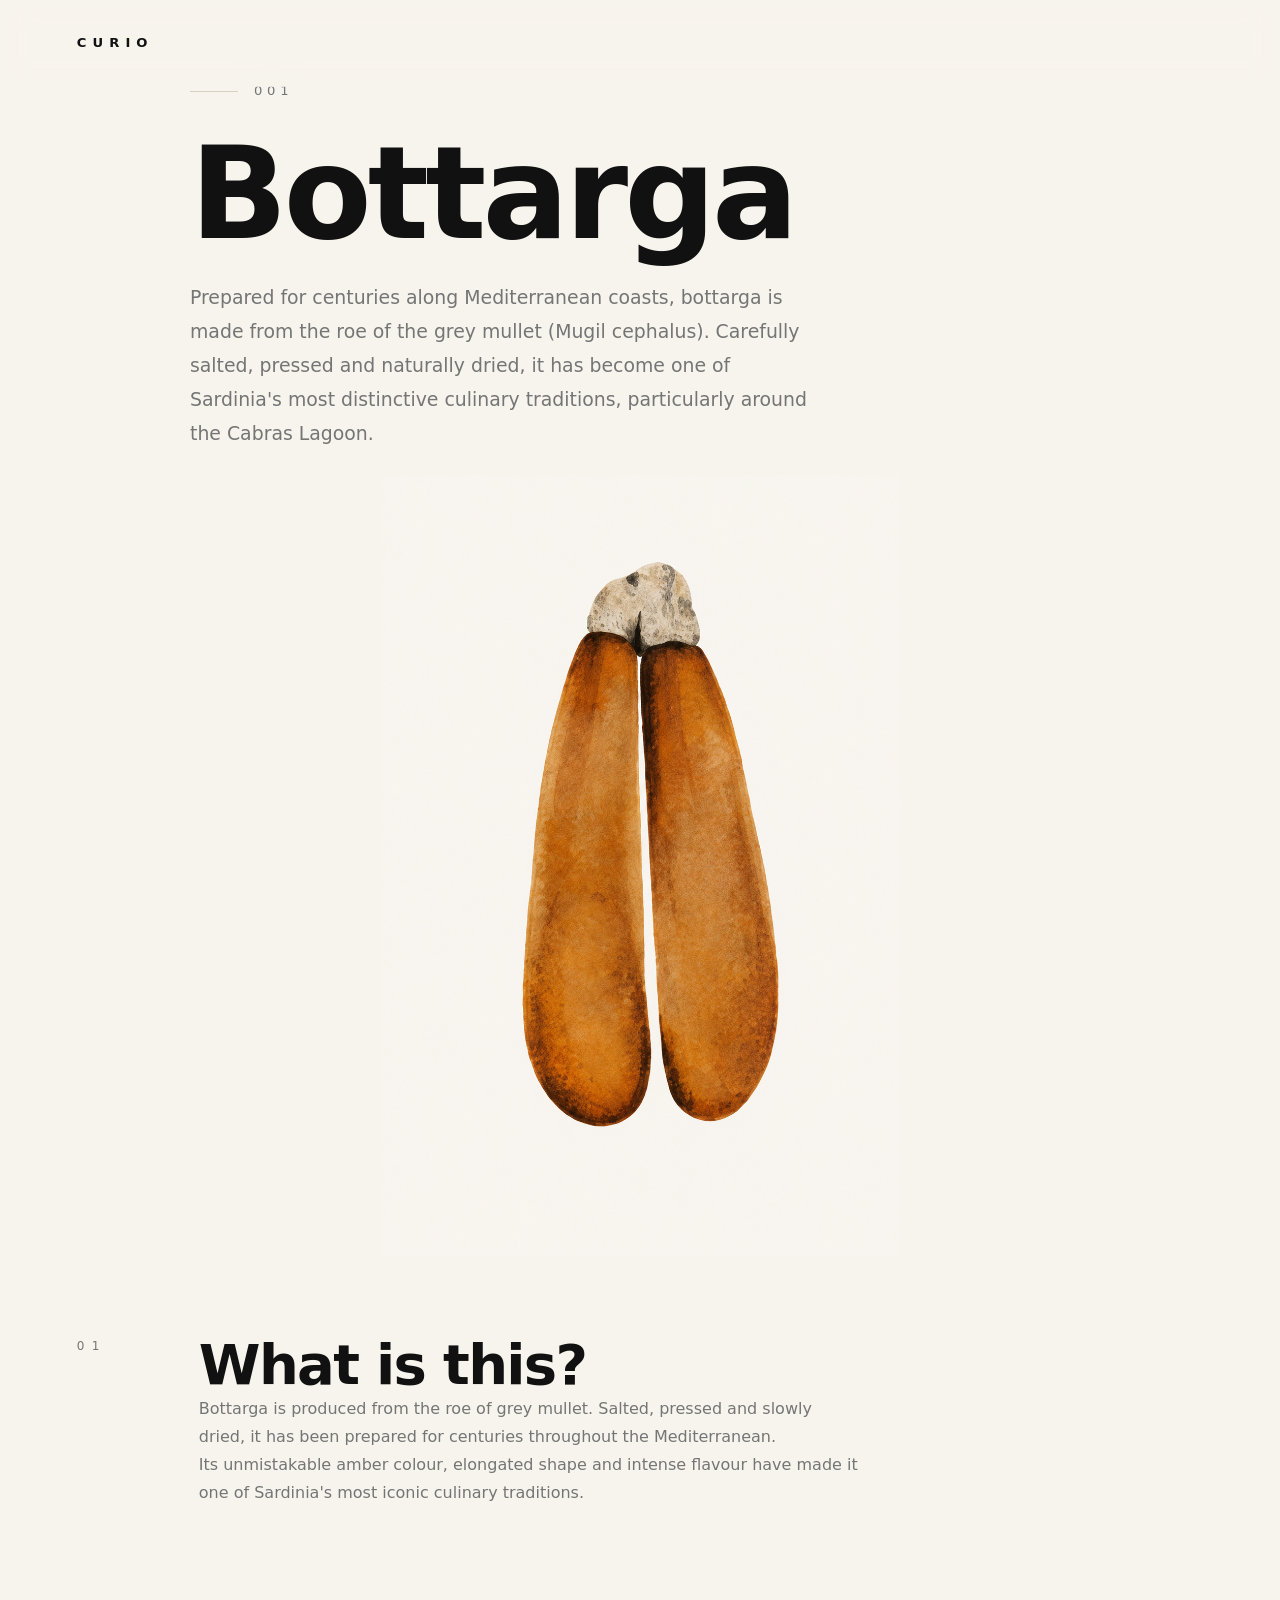
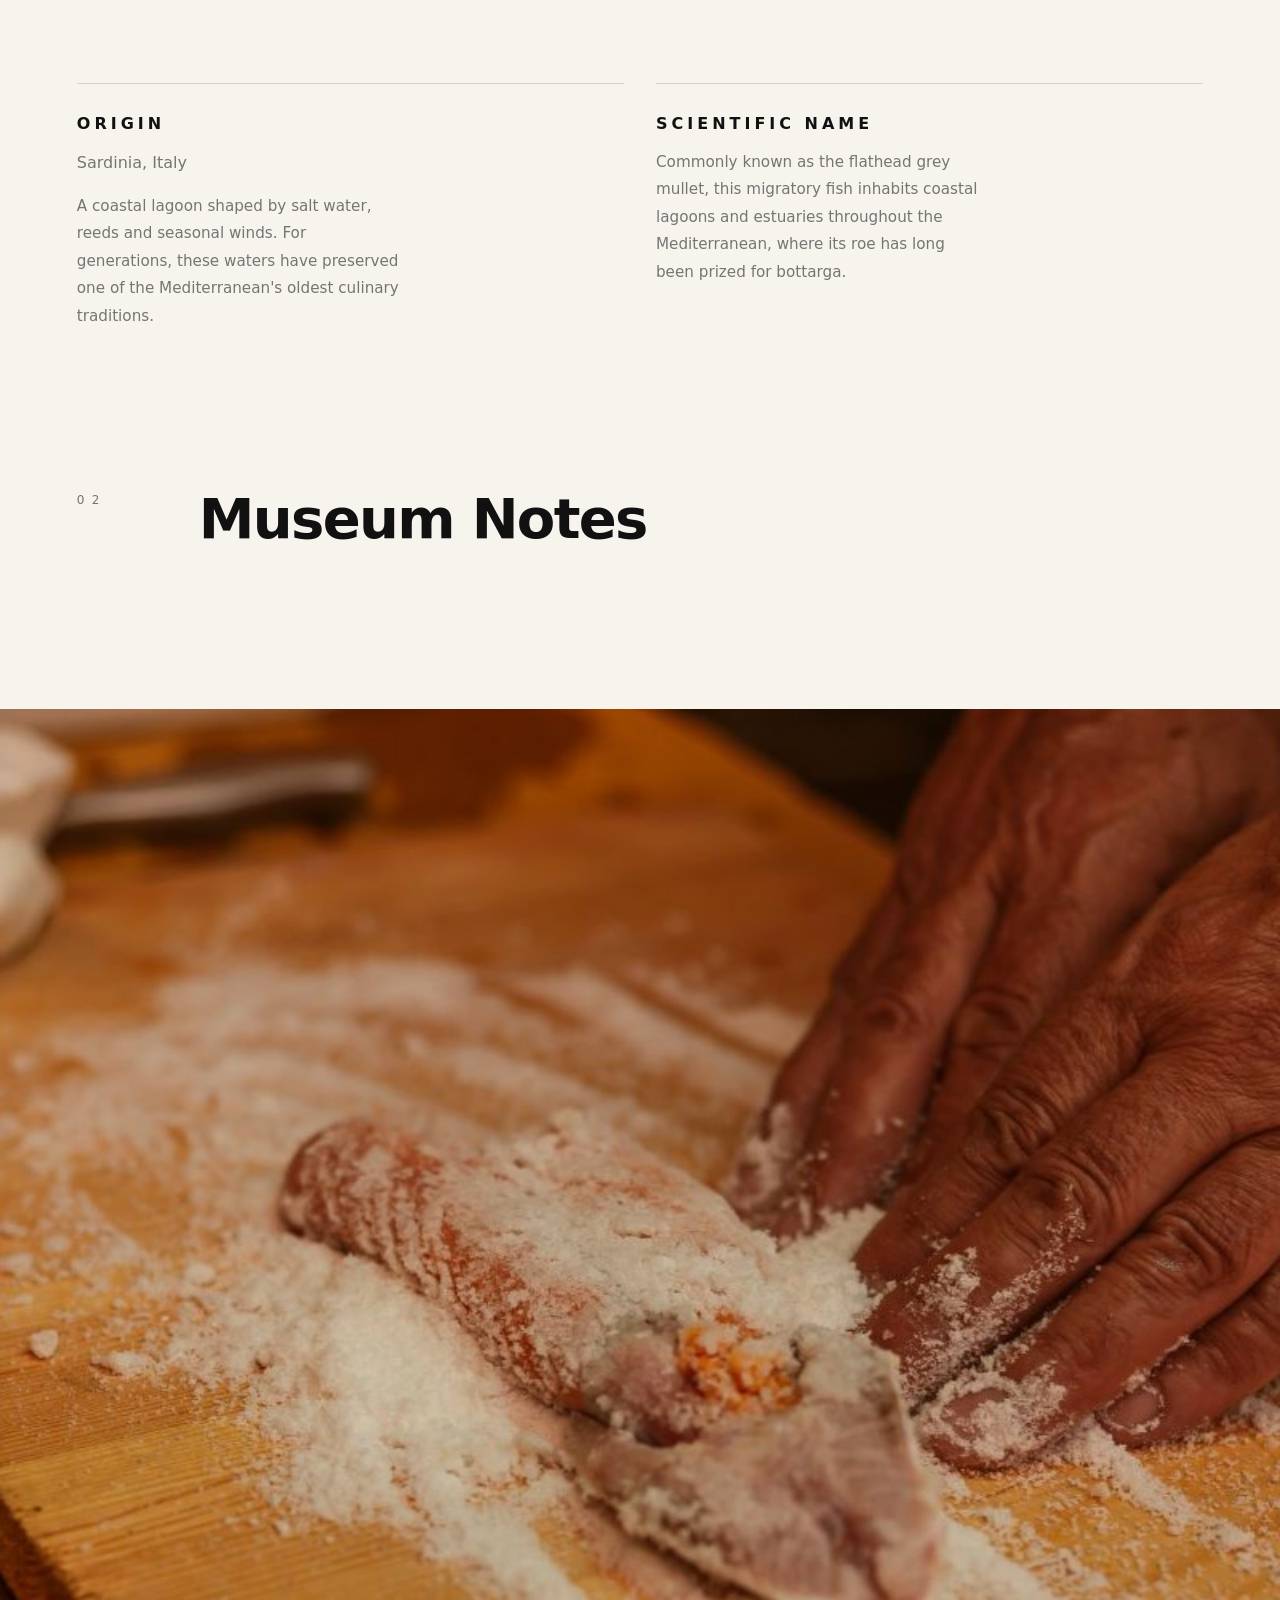
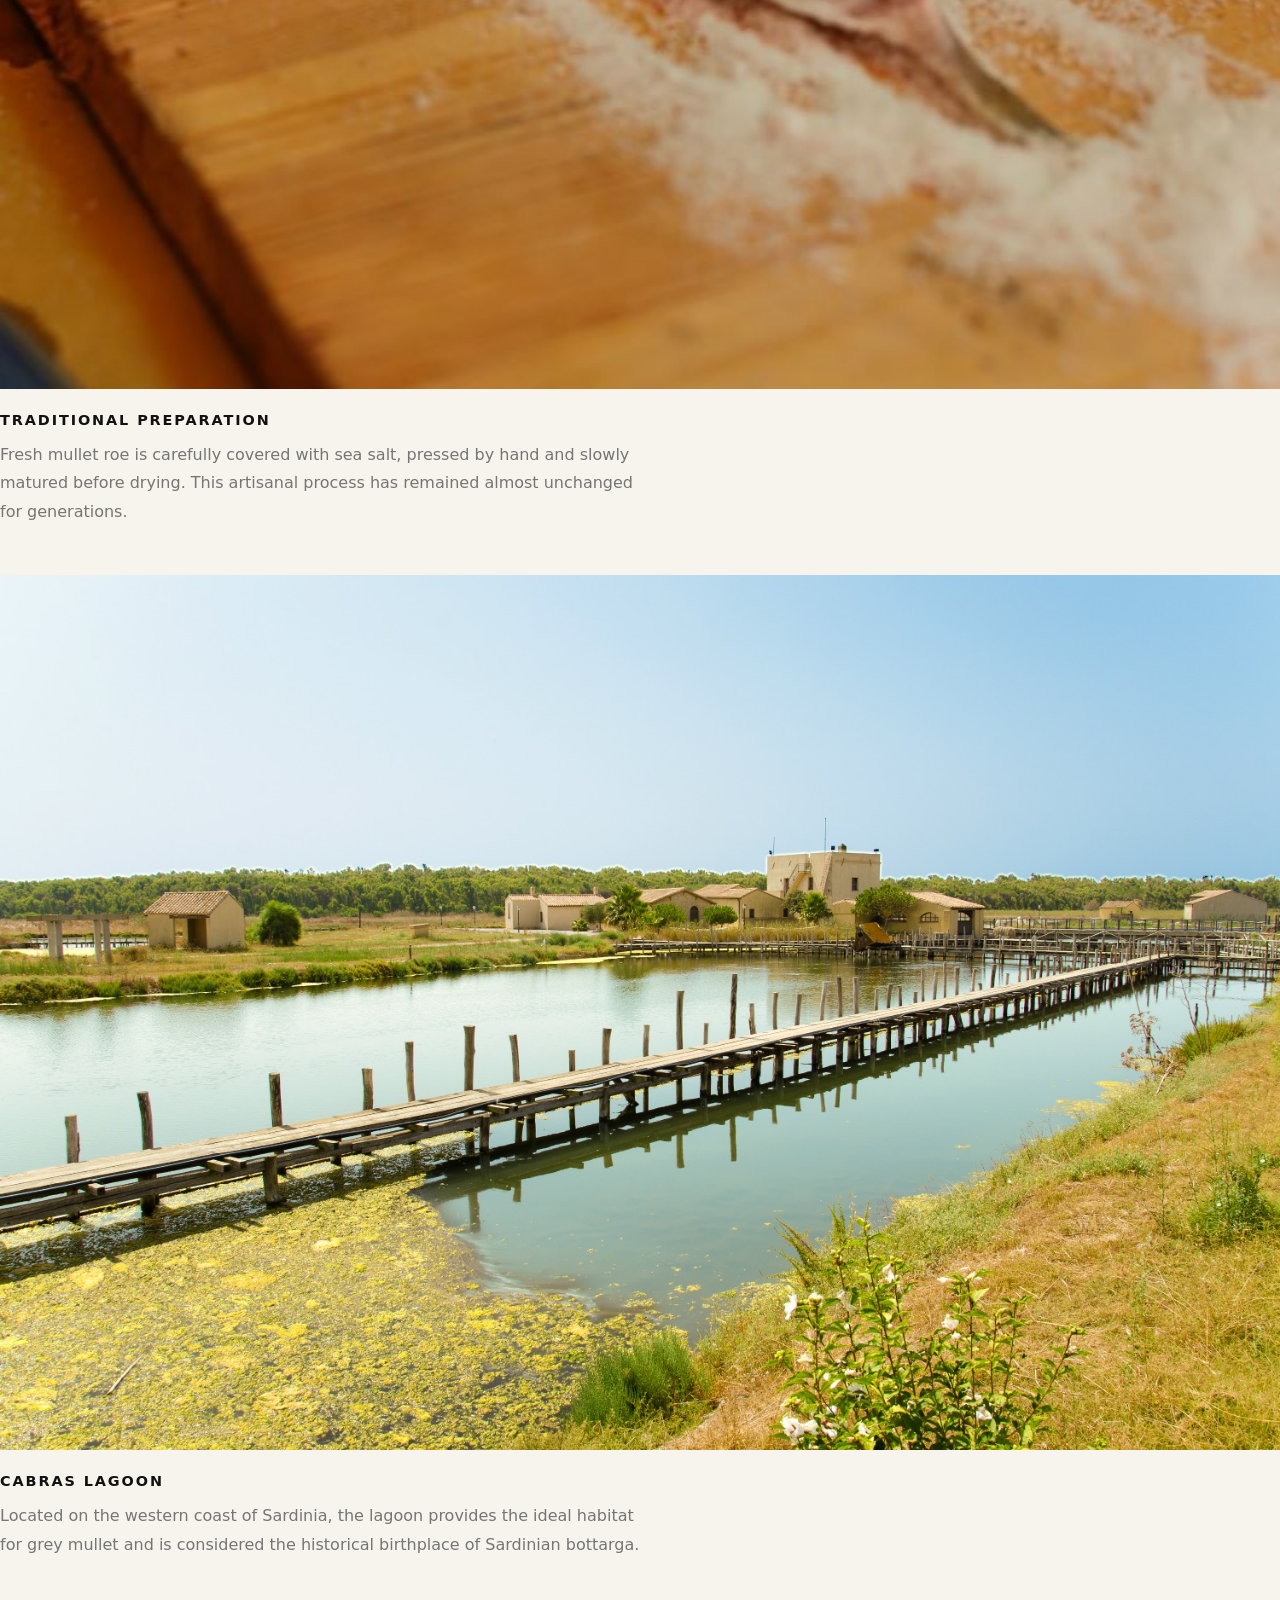
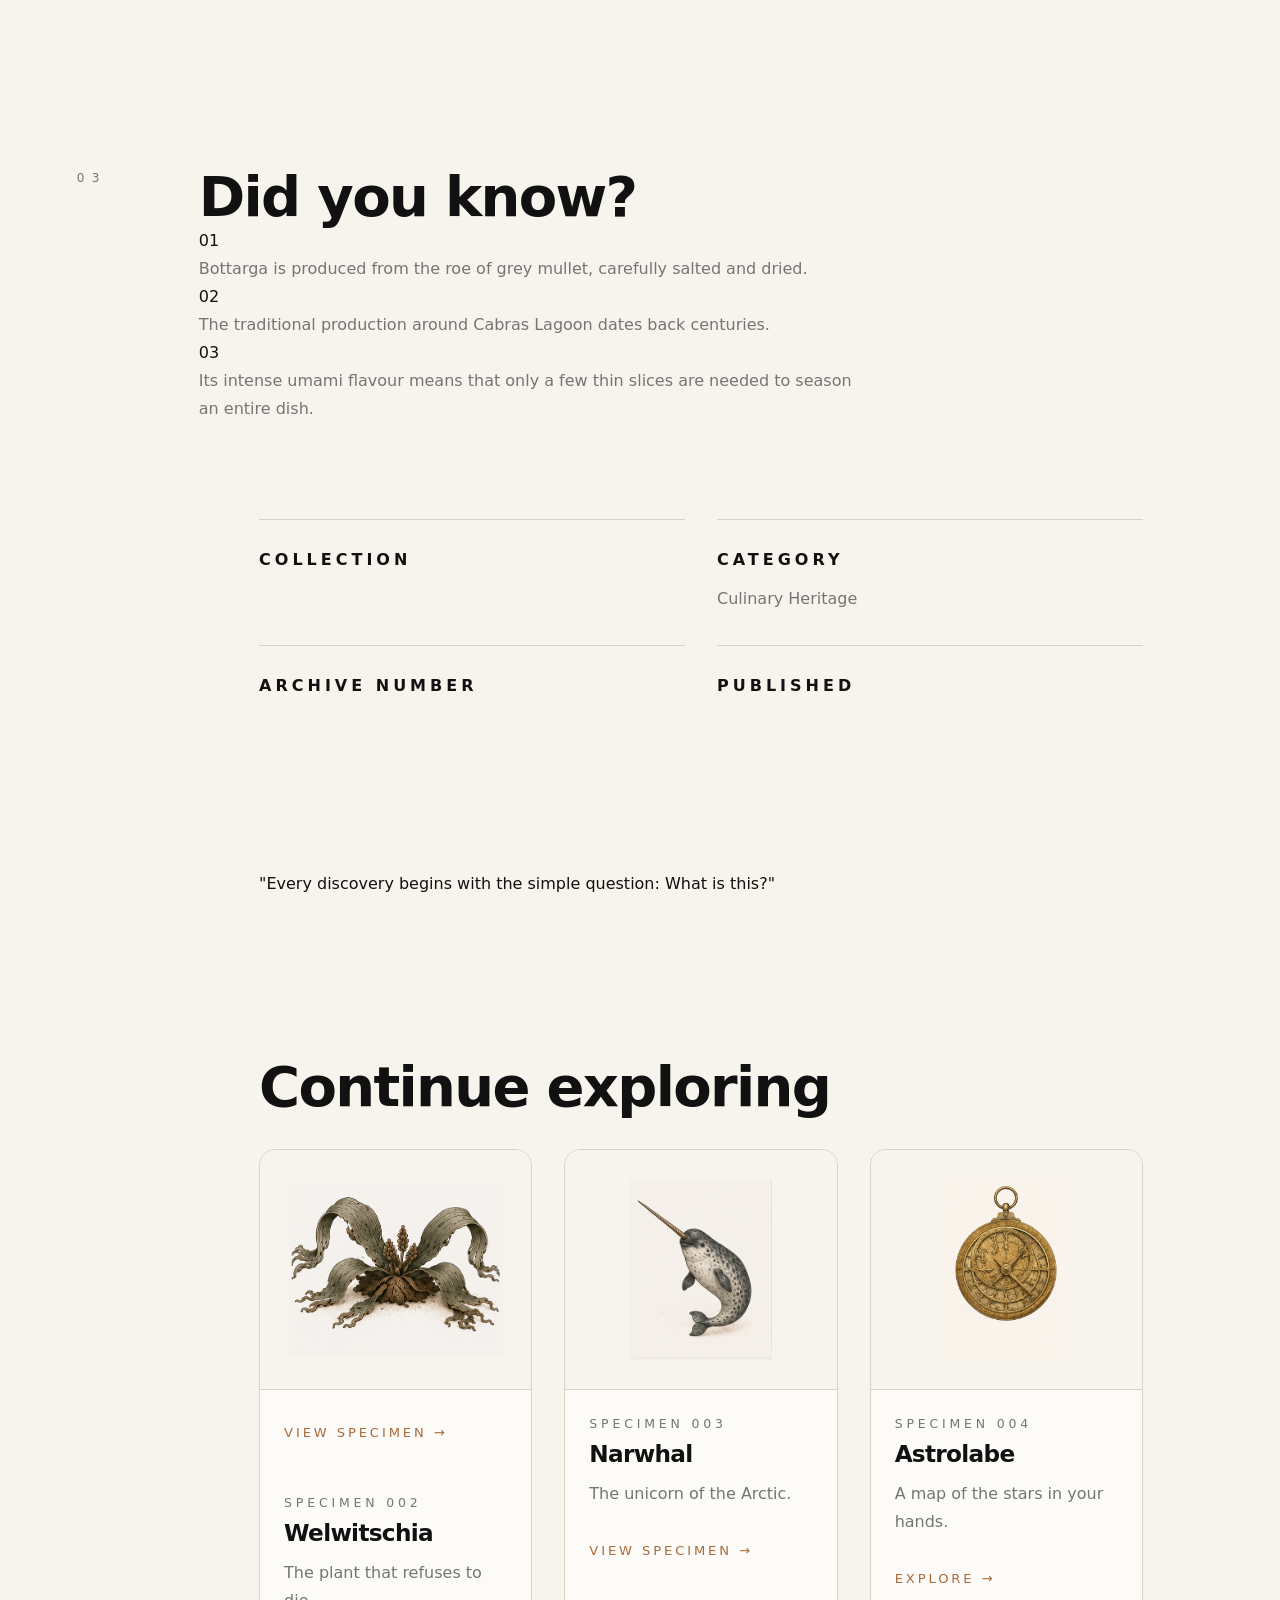
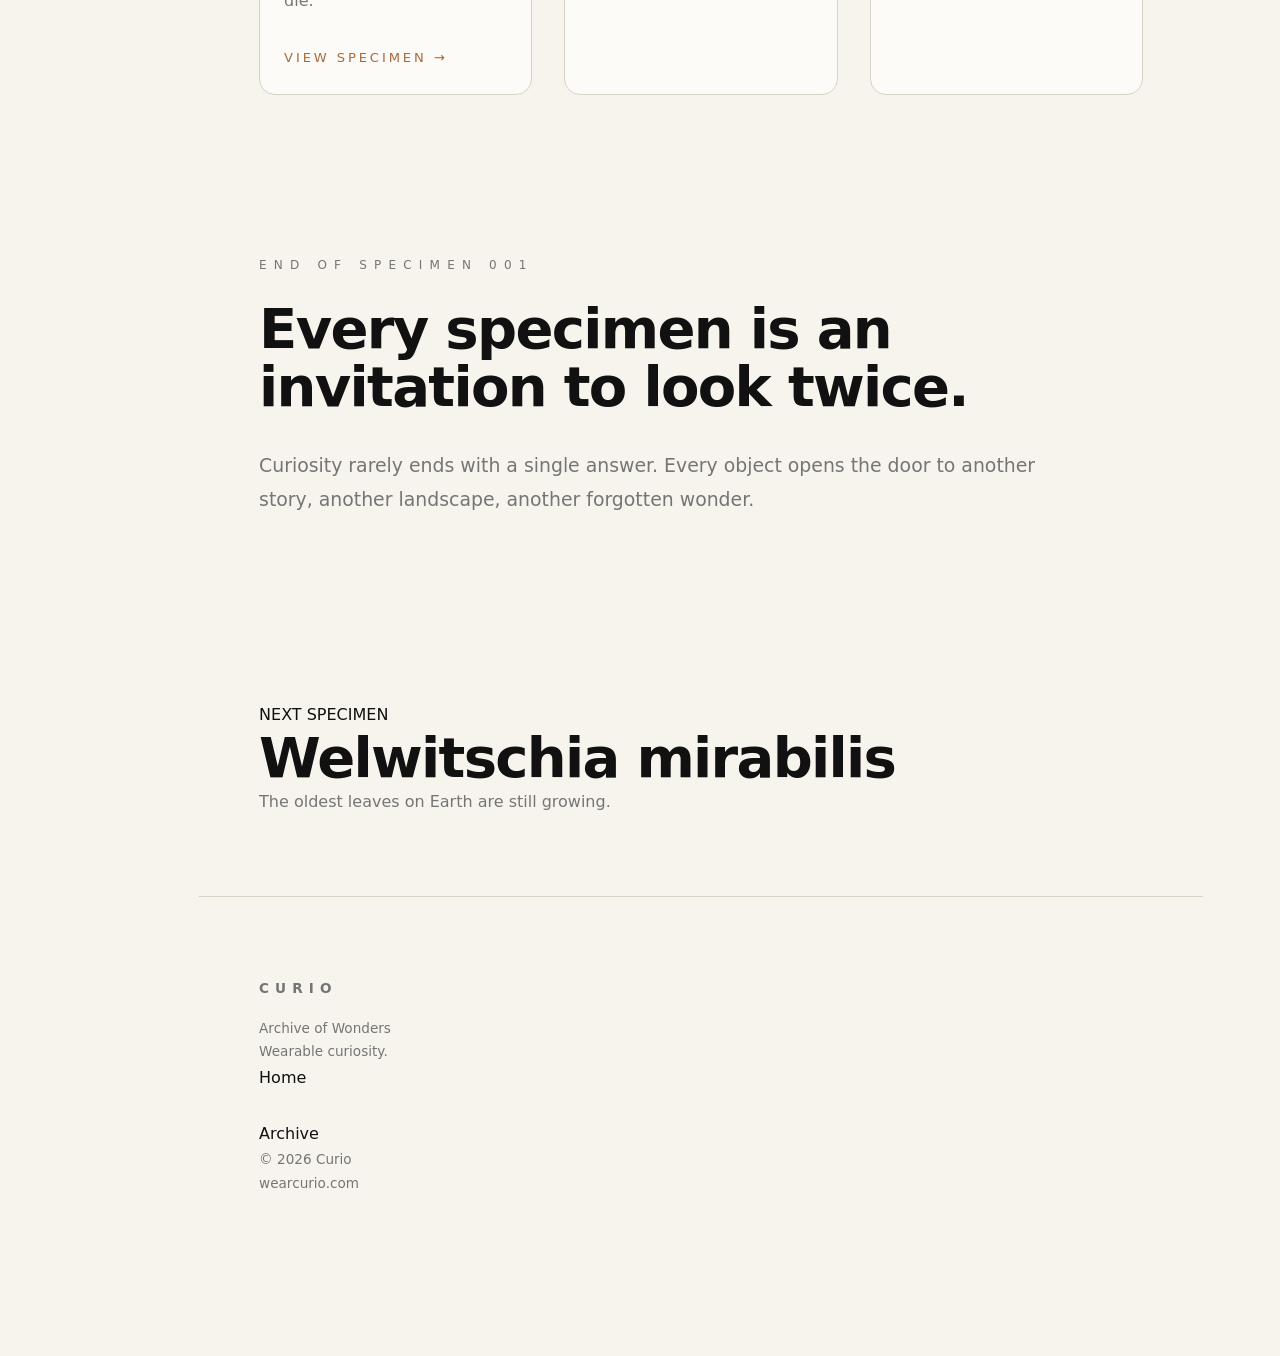
==== specimen.html @ 8e7086c0 "Update specimen.html" ====
<!DOCTYPE html>
<html lang="en">

<head>

    <!-- =====================================================
         CURIO
         SPECIMEN PAGE
    ====================================================== -->

    <meta charset="UTF-8">

    <meta name="viewport"
          content="width=device-width, initial-scale=1.0">

    <title>Curio — Specimen 001</title>

    <meta name="description"
          content="Curio Archive">

    <meta name="theme-color"
          content="#F7F4ED">

    <link rel="stylesheet"
          href="css/main.css">

</head>

<body class="theme-bottarga">

<!-- ======================================================
     HEADER
====================================================== -->

<header class="site-header">

    <div class="container">

        <a href="index.html"
           class="logo">

            CURIO

        </a>

    </div>

</header>

<!-- ======================================================
     MAIN
====================================================== -->

<main>

<!-- ======================================================
     SPECIMEN HERO
====================================================== -->

<section class="hero specimen-hero">

    <div class="container hero-layout">

        <div class="hero-copy">

<div class="specimen-label">
    <span id="specimen-number"></span>
</div>

<h1 class="hero-title" id="specimen-name"></h1>

<p class="hero-description reading" id="specimen-description"></p>

        </div>

        <div class="hero-illustration">

            <img
                src=""
                alt=""
                id="specimen-image"
                class="hero-specimen-image">

        </div>

    </div>

</section>

<!-- ======================================================
     INTRODUCTION
====================================================== -->

<section>

    <div class="container">

        <div class="intro-grid">

            <div>

                <p class="section-number">

                    01

                </p>

            </div>

            <div>

                <h2>

                    What is this?

                </h2>
                <p id="specimen-description-long"></p>

                <p>

                    Bottarga is produced from the roe
                    of grey mullet.

                    Salted, pressed and slowly dried,
                    it has been prepared for centuries
                    throughout the Mediterranean.

                </p>

                <p>

                    Its unmistakable amber colour,
                    elongated shape and intense flavour
                    have made it one of Sardinia's
                    most iconic culinary traditions.

                </p>

            </div>

        </div>

    </div>

</section>

<!-- ======================================================
     SPECIMEN DATA
====================================================== -->

<section>

<div class="container">

<div class="info-grid">

<div class="info-block">

    <h3>

        ORIGIN

    </h3>

    <p>

<span id="specimen-origin"></span>

    </p>

    <p class="info-note">

        A coastal lagoon shaped by salt water,
        reeds and seasonal winds.
        For generations, these waters have
        preserved one of the Mediterranean's
        oldest culinary traditions.

    </p>

</div>

<div class="info-block">

    <h3>

        SCIENTIFIC NAME

    </h3>

<p id="specimen-scientific-name"></p>

    <p class="info-note">

        Commonly known as the flathead grey
        mullet, this migratory fish inhabits
        coastal lagoons and estuaries throughout
        the Mediterranean, where its roe has
        long been prized for bottarga.

    </p>

</div>
        </div> <!-- .info-grid -->

    </div> <!-- .container -->

</section>
<!-- ======================================================
     PART B STARTS HERE
====================================================== -->
<!-- ======================================================
     MUSEUM NOTES
====================================================== -->

<section>

    <div class="container">

        <div class="divider"></div>

        <div class="intro-grid">

            <div>

                <p class="section-number">

                    02

                </p>

            </div>

            <div>

                <h2>

                    Museum Notes

                </h2>

               <p id="specimen-museum-notes"></p>

            </div>

        </div>

    </div>

</section>
<section class="photo-story">

    <div class="photo-block">

        <img
            src="assets/photos/bottarga-process.jpg"
            alt="Traditional preparation of bottarga">

        <div class="photo-caption">

            <h3>Traditional preparation</h3>

            <p>
                Fresh mullet roe is carefully covered with sea salt,
                pressed by hand and slowly matured before drying.
                This artisanal process has remained almost unchanged
                for generations.
            </p>

        </div>

    </div>

    <div class="photo-block">

        <img
            src="assets/photos/cabras-lagoon.jpg"
            alt="Cabras Lagoon">

        <div class="photo-caption">

            <h3>Cabras Lagoon</h3>

            <p>
                Located on the western coast of Sardinia,
                the lagoon provides the ideal habitat for
                grey mullet and is considered the historical
                birthplace of Sardinian bottarga.
            </p>

        </div>

    </div>

</section>

<!-- ======================================================
     DID YOU KNOW
====================================================== -->

<section>

    <div class="container">

        <div class="intro-grid">

            <div>

                <p class="section-number">

                    03

                </p>

            </div>

            <div>

                <h2>

                    Did you know?

                </h2>
    
  <div class="facts">

    <div class="fact">
    <span>01</span>
    <p>
        Bottarga is produced from the roe of grey mullet,
        carefully salted and dried.
    </p>
</div>

<div class="fact">
    <span>02</span>
    <p>
        The traditional production around Cabras Lagoon
        dates back centuries.
    </p>
</div>

<div class="fact">
    <span>03</span>
    <p>
        Its intense umami flavour means that only a few thin
        slices are needed to season an entire dish.
    </p>
</div>


<!-- ======================================================
     SPECIMEN DETAILS
====================================================== -->

<section>

    <div class="container">

        <div class="divider"></div>

        <div class="info-grid">

            <div class="info-block">

                <h3>

                    Collection

                </h3>

                <p id="specimen-collection"></p>

            </div>

            <div class="info-block">

                <h3>

                    Category

                </h3>

             <p>
    <span id="specimen-category"></span>
             </p>

            </div>

            <div class="info-block">

                <h3>

                    Archive Number

                </h3>

                <p id="specimen-archive-number"></p>

            </div>

            <div class="info-block">

                <h3>

                    Published

                </h3>

                <p id="specimen-published"></p>

            </div>

        </div>

    </div>

</section>


<!-- ======================================================
     QUOTE
====================================================== -->

<section>

    <div class="container">

<blockquote class="specimen-quote">

    "Every discovery begins with the
    simple question:
    What is this?"

</blockquote>

    </div>

</section>


<!-- ======================================================
     RELATED SPECIMENS
====================================================== -->

<section>

    <div class="container">

        <div class="divider"></div>

<div class="related-header">
    <h2>Continue exploring</h2>
</div>
<div class="related">

            <!-- SPECIMEN 002 -->

            <article class="related-card">

                <img
                    class="related-image"
                    src="assets/illustrations/welwitschia.png"
                    alt="Welwitschia illustration">

                <div class="related-content">
                    <a href="specimen.html?id=002" class="related-link">
    View specimen →
</a>
                    </div>
                <span>SPECIMEN 002</span>

                <h4>Welwitschia</h4>

                <p>
                    The plant that refuses to die.
                </p>

                <a href="specimen.html?id=002" class="related-link">
                    View specimen →
                </a>

            </article>

            <!-- SPECIMEN 003 -->

            <article class="related-card">

                <img
                    class="related-image"
                    src="assets/illustrations/narwhal.png"
                    alt="Narwhal illustration">

                <span>SPECIMEN 003</span>
<div class="related-content">
                <h4>Narwhal</h4>

                <p>
                    The unicorn of the Arctic.
                </p>

                <a href="specimen.html?id=003" class="related-link">
                    View specimen →
                </a>
</div>
            </article>

            <!-- SPECIMEN 004 -->

<article class="related-card">

    <img
        class="related-image"
        src="assets/illustrations/astrolabe.png"
        alt="Astrolabe illustration">

    <span>SPECIMEN 004</span>
<div class="related-content">
    <h4>Astrolabe</h4>

    <p>
        A map of the stars in your hands.
    </p>

    <a href="specimen.html?id=004" class="related-link">
        Explore →
    </a>
</div>
</article>

<!-- ======================================================
     PART C STARTS HERE
====================================================== -->
<!-- ======================================================
     END OF SPECIMEN
====================================================== -->
    </div> <!-- .related -->

</div> <!-- .container -->

</section>
<section class="specimen-ending">

    <div class="container">

        <div class="divider"></div>

        <p class="section-number">

            END OF SPECIMEN 001

        </p>

        <h2 class="mt-3">

            Every specimen is an invitation
            to look twice.

        </h2>

        <p class="hero-description mt-4">

            Curiosity rarely ends with a single answer.
            Every object opens the door to another story,
            another landscape, another forgotten wonder.

        </p>

    </div>

</section>

<!-- ======================================================
     NEXT SPECIMEN
====================================================== -->

<section class="next-specimen">

    <div class="container">

        <a href="#"
           class="next-card">

            <span>

                NEXT SPECIMEN

            </span>

            <h2>

                Welwitschia mirabilis

            </h2>

            <p>

                The oldest leaves on Earth are still growing.

            </p>

        </a>

    </div>

</section>

<!-- ======================================================
     FOOTER
====================================================== -->

<footer class="site-footer">

    <div class="container footer-grid">

        <div>

            <p class="logo">

                CURIO

            </p>

            <p class="mt-2">

                Archive of Wonders

            </p>

        </div>

        <div>

            <p>

                Wearable curiosity.

            </p>

        </div>

        <div>

            <a href="index.html">

                Home

            </a>

            <br><br>

            <a href="#">

                Archive

            </a>

        </div>

        <div>

            <p>

                © 2026 Curio

            </p>

            <p>

                wearcurio.com

            </p>

        </div>

    </div>

</footer>

<script src="js/main.js"></script>

<script src="js/specimen.js"></script>

</body>

</html>
---- css/main.css ----
/* ==========================================================
   CURIO
   MAIN STYLESHEET
   Version 1.0
   ========================================================== */


/* ==========================================================
   RESET
   ========================================================== */

*,
*::before,
*::after{
    margin:0;
    padding:0;
    box-sizing:border-box;
}

html{
    scroll-behavior:smooth;
}

body{
    min-height:100vh;
}

img,
picture,
svg,
video{
    display:block;
    max-width:100%;
}

button,
input,
textarea,
select{
    font:inherit;
}

a{
    color:inherit;
    text-decoration:none;
}

ul,
ol{
    list-style:none;
}


/* ==========================================================
   DESIGN TOKENS
   ========================================================== */

:root{

    /* ------------------------------------------------------
       COLORS
    ------------------------------------------------------ */

    --background:#F7F4ED;

    --surface:#FFFFFF;

    --text:#111111;

    --muted:#757575;

    --border:#D8D2C5;

    --accent:#A96B3C;

    --shadow:rgba(0,0,0,.05);

    /* ------------------------------------------------------
       TYPOGRAPHY
    ------------------------------------------------------ */

    --font-family:

        Inter,

        system-ui,

        -apple-system,

        BlinkMacSystemFont,

        "Segoe UI",

        sans-serif;

    --fw-regular:400;

    --fw-medium:500;

    --fw-semibold:600;

    --fw-bold:700;

    --lh-tight:1.05;

    --lh-body:1.75;

    /* ------------------------------------------------------
       FONT SIZE
    ------------------------------------------------------ */

    --fs-xs:.75rem;

    --fs-sm:.875rem;

    --fs-base:1rem;

    --fs-md:1.125rem;

    --fs-lg:1.35rem;

    --fs-xl:2rem;

    --fs-hero:clamp(4rem,10vw,8rem);

    /* ------------------------------------------------------
       SPACING
    ------------------------------------------------------ */

    --space-1:.5rem;

    --space-2:1rem;

    --space-3:1.5rem;

    --space-4:2rem;

    --space-5:3rem;

    --space-6:4rem;

    --space-7:6rem;

    --space-8:5rem;

    /* ------------------------------------------------------
       LAYOUT
    ------------------------------------------------------ */

    --container:1200px;

    --reading:760px;

    /* ------------------------------------------------------
       RADIUS
    ------------------------------------------------------ */

    --radius-sm:8px;

    --radius-md:14px;

    --radius-lg:22px;

    /* ------------------------------------------------------
       TRANSITIONS
    ------------------------------------------------------ */

    --transition-fast:.25s ease;

    --transition-normal:.45s ease;

    --transition-slow:.8s ease;

}


/* ==========================================================
   GLOBAL
   ========================================================== */

body{

    background:var(--background);

    color:var(--text);

    font-family:var(--font-family);

    font-size:var(--fs-base);

    line-height:var(--lh-body);

    text-rendering:optimizeLegibility;

    -webkit-font-smoothing:antialiased;

    overflow-x:hidden;

}


/* ==========================================================
   TYPOGRAPHY
   ========================================================== */

h1,
h2,
h3,
h4{

    line-height:var(--lh-tight);

    font-weight:var(--fw-bold);

    letter-spacing:-0.03em;

}

h1{

    font-size:var(--fs-hero);

}

h2{

    font-size:clamp(2rem,5vw,3.5rem);

}

h3{

    font-size:1.5rem;

}

p{

    max-width:65ch;

    color:var(--muted);

}

strong{

    color:var(--text);

}


/* ==========================================================
   CONTAINER
   ========================================================== */

.container{

    width:min(88%, var(--container));

    max-width:1200px;

    margin-left:auto;

    margin-right:auto;

}


/* ==========================================================
   SECTION
   ========================================================== */

section{

    padding-block:5rem;

}


/* ==========================================================
   READING WIDTH
   ========================================================== */

.reading{

    max-width:var(--reading);

}


/* ==========================================================
   UTILITIES
   ========================================================== */

.text-center{

    text-align:center;

}

.text-right{

    text-align:right;

}

.hidden{

    display:none;

}

.full-width{

    width:100%;

}

.mt-1{

    margin-top:var(--space-1);

}

.mt-2{

    margin-top:var(--space-2);

}

.mt-3{

    margin-top:var(--space-3);

}

.mt-4{

    margin-top:var(--space-4);

}

.mt-5{

    margin-top:var(--space-5);

}

.mt-6{

    margin-top:var(--space-6);

}

.mb-1{

    margin-bottom:var(--space-1);

}

.mb-2{

    margin-bottom:var(--space-2);

}

.mb-3{

    margin-bottom:var(--space-3);

}

.mb-4{

    margin-bottom:var(--space-4);

}

.mb-5{

    margin-bottom:var(--space-5);

}

.mb-6{

    margin-bottom:var(--space-6);

}


/* ==========================================================
   SELECTION
   ========================================================== */

::selection{

    background:var(--accent);

    color:white;

}
/* ==========================================================
   HEADER
========================================================== */

.site-header{

    position:fixed;

    inset:0 0 auto 0;

    z-index:1000;

    padding:2rem 0;

    backdrop-filter:blur(14px);

    background:rgba(247,244,237,.55);

    transition:all var(--transition-normal);

}

.site-header .container{

    display:flex;

    justify-content:space-between;

    align-items:center;

}

.logo{

    font-size:.82rem;

    letter-spacing:.38rem;

    font-weight:600;

    text-transform:uppercase;

    transition:opacity var(--transition-fast);

}

.logo:hover{

    opacity:.55;

}


/* ==========================================================
   HERO
========================================================== */

.hero{

    min-height:auto;

    display:flex;

    align-items:center;

    position:relative;

    overflow:hidden;

    padding:6rem 0 2rem;

}

.hero-content{

    max-width:760px;

}

.hero-label{

    display:inline-block;

    margin-bottom:2rem;

    font-size:.78rem;

    letter-spacing:.35rem;

    text-transform:uppercase;

    color:var(--muted);

}

.hero-title{

    margin-bottom:.75rem;

    max-width:10ch;

}

.hero-description{

    font-size:1.18rem;

    line-height:1.8;

    margin-bottom:1.5rem;

}


/* ==========================================================
   BUTTON
========================================================== */

.button-primary{

    display:inline-flex;

    align-items:center;

    justify-content:center;

    gap:.75rem;

    padding:1rem 2rem;

    border:1px solid var(--text);

    color:var(--text);

    background:transparent;

    transition:

        background var(--transition-fast),

        color var(--transition-fast),

        transform var(--transition-fast),

        box-shadow var(--transition-fast);

}

.button-primary:hover{

    background:var(--text);

    color:var(--background);

    transform:translateY(-3px);

    box-shadow:

        0 18px 40px var(--shadow);

}

.button-primary:active{

    transform:translateY(0);

}


/* ==========================================================
   INTRO
========================================================== */

.intro{

    border-top:1px solid var(--border);

}

.intro-grid{

    display:grid;

    grid-template-columns:90px 1fr;

    gap:2rem;

    align-items:start;

}

.section-number{

    font-size:.75rem;

    letter-spacing:.45rem;

    color:var(--muted);

}

.intro h2{

    max-width:14ch;

    margin-bottom:2rem;

}

.intro p{

    font-size:1.08rem;

}
.intro-section{
    padding-top:0;
    padding-bottom:3rem;
}

/* ==========================================================
   FOOTER
========================================================== */

.site-footer{

    padding:5rem 0;

    border-top:1px solid var(--border);

}

.site-footer p{

    font-size:.85rem;

    color:var(--muted);

}


/* ==========================================================
   SMALL MICRO ANIMATIONS
========================================================== */

.hero-label,

.hero-title,

.hero-description,

.button-primary{

    animation:fadeUp .9s ease forwards;

    opacity:0;

}

.hero-title{

    animation-delay:.15s;

}

.hero-description{

    animation-delay:.35s;

}

.button-primary{

    animation-delay:.55s;

}

@keyframes fadeUp{

    from{

        opacity:0;

        transform:translateY(32px);

    }

    to{

        opacity:1;

        transform:translateY(0);

    }

}


/* ==========================================================
   RESPONSIVE
========================================================== */

@media (max-width:900px){

    section{

        padding-block:5rem;

    }

    .hero{

        min-height:auto;

        padding-top:10rem;

    }

    .hero-title{

        font-size:clamp(3.4rem,15vw,5rem);

    }

    .intro-grid{

        grid-template-columns:1fr;

        gap:2rem;

    }

    .hero-description{

        font-size:1rem;

    }

}

@media (max-width:640px){

    .site-header{

        padding:1.4rem 0;

    }

    .logo{

        letter-spacing:.28rem;

    }

    .button-primary{

        width:100%;

    }

}
/* ==========================================================
   CURIO COMPONENTS
   Version 1.0
========================================================== */


/* ==========================================================
   SPECIMEN LABEL
========================================================== */

.specimen-label{

    display:flex;

    align-items:center;

    gap:1rem;

    margin-bottom:2rem;

    font-size:.82rem;

    letter-spacing:.30rem;

    text-transform:uppercase;

    color:var(--muted);

}

.specimen-label::before{

    content:"";

    width:48px;

    height:1px;

    background:var(--border);

}


/* ==========================================================
   READING BLOCK
========================================================== */

.reading-block{

    max-width:720px;

}

.reading-block p{

    margin-bottom:1.5rem;

}


/* ==========================================================
   IMAGE FRAME
========================================================== */

.image-frame{

    display:flex;

    justify-content:center;

    align-items:center;

    margin:0 auto;

    padding:0;

}
.image-frame img{

    width:100%;

    max-width:620px;

    height:auto;

    object-fit:contain;

    transition:
        transform 1.2s ease,
        filter .8s ease;

}
.image-frame:hover img{

    transform:scale(1.015);

}


/* ==========================================================
   INFORMATION GRID
========================================================== */

.info-grid{

    display:grid;
    grid-template-columns:repeat(2,minmax(0,1fr));

    gap:2rem;

    margin-top:1rem;
}

.info-block{

    border-top:1px solid var(--border);

    padding-top:2rem;

}

.info-block h3{

    margin-bottom:1rem;

    font-size:1rem;

    letter-spacing:.25rem;

    text-transform:uppercase;

}

.info-block p{

    color:var(--muted);

}

.info-note{

    margin-top:1rem;

    font-size:.95rem;

    line-height:1.8;

    color:var(--muted);

    max-width:34ch;

}


/* ==========================================================
   RELATED SPECIMENS
========================================================== */

.related{

    display:grid;
    grid-template-columns:repeat(3,minmax(0,1fr));
    gap:2rem;
    align-items:stretch;

}

.related-card{

    display:flex;
    flex-direction:column;

    background:#FCFBF8;

    border:1px solid var(--border);
    border-radius:16px;

    overflow:hidden;

    transition:
        transform .35s ease,
        box-shadow .35s ease;

}

.related-card:hover{

    transform:translateY(-8px);

    box-shadow:0 18px 40px rgba(0,0,0,.06);

}

.related-image{

    width:100%;

    height:240px;

    object-fit:contain;

    background:#F7F4ED;

    border-bottom:1px solid var(--border);

    padding:1.8rem;

}

.related-card span{

    margin:1.4rem 1.5rem .5rem;

    font-size:.78rem;

    letter-spacing:.24rem;

    text-transform:uppercase;

    color:var(--muted);

}

.related-card h4{

    margin:0 1.5rem .8rem;

    font-size:1.45rem;

}

.related-card p{

    margin:0 1.5rem;

    color:var(--muted);

    flex:1;

}

.related-link{

    display:inline-block;

    margin:2rem 1.5rem 1.5rem;

    font-size:.82rem;

    letter-spacing:.18rem;

    text-transform:uppercase;

    color:var(--accent);

    transition:opacity .25s ease;

}

.related-link:hover{

    opacity:.65;

}

.related-header{

    margin-bottom:2rem;

}

/* ======================================================
   SPECIMEN HERO 2.0
====================================================== */

.specimen-hero{
    padding-top:5rem;
    padding-bottom:0rem;
}

.hero-layout{

    display:flex;

    flex-direction:column;

    align-items:center;

}

.hero-copy{

    width:100%;
    max-width:900px;

}

.hero-copy .specimen-label{

    margin-bottom:1.5rem;

}

.hero-copy .hero-title{

    margin-bottom:1.25rem;

}

.hero-copy .hero-description{
    max-width:620px;
    margin-bottom:1.5rem;
}
.hero-illustration{

    width:100%;

    display:flex;

    justify-content:center;

    align-items:center;

}

.hero-specimen-image{

    width:min(100%,520px);

    height:auto;

    display:block;

    transition:transform .5s ease;

}

.hero-specimen-image:hover{

    transform:scale(1.03);

}
/* ==========================================
DOCUMENTARY PHOTOS
========================================== */

.photo-block{
    width:100%;
    margin:0 0 3rem;
}

.photo-block img{
    display:block;
    width:100%;
    height:auto;
}

.photo-caption{

    max-width:720px;

    margin-top:1.2rem;

    margin-left:0;

    margin-right:auto;

    text-align:left;

}

.photo-caption h3{

    margin-bottom:.8rem;

    letter-spacing:.12rem;

    text-transform:uppercase;

    font-size:.9rem;

}

.photo-caption p{

    color:var(--muted);

    line-height:1.8;

}
/* ==========================================================
   SPECIMEN RESPONSIVE
========================================================== */

@media (max-width:900px){

    .hero-layout{
        gap:2rem;
    }

    .hero-copy{
        text-align:left;
    }

    .hero-specimen-image{
        width:min(90vw,420px);
    }
   }

/* ==========================================================
PHOTO STORY
========================================================== */


.photo-caption{

    margin-top:1.5rem;

    max-width:640px;

}

.photo-caption h3{

    margin-bottom:.8rem;

}
   
/* ==========================================================
FACTS + INFO
========================================================== */

/* ==========================================================
   CURIO SPECIMEN RESPONSIVE 2.0
========================================================== */

@media (max-width: 900px){

    /* HERO */

    .specimen-hero{
        padding-top:6rem;
        padding-bottom:2rem;
    }

    .hero-layout{
        display:flex;
        flex-direction:column;
        gap:2rem;
        align-items:center;
    }

    .hero-copy{
        max-width:100%;
    }

    .hero-description{
        max-width:100%;
    }

    .hero-specimen-image{
        width:min(88vw,420px);
    }

    /* INTRO */

    .intro-grid{
        grid-template-columns:1fr;
        gap:1.5rem;
    }

    .section-number{
        margin-bottom:.5rem;
    }

    /* INFORMATION */

    .info-block{
        padding-top:1.5rem;
    }

    /* PHOTOS */

    .photo-block{
        margin-bottom:3rem;
    }

    .photo-block img{
        width:100%;
        display:block;
    }

    .photo-caption{
        padding-top:1rem;
        text-align:left;
    }

    .photo-caption h3{
        font-size:1.3rem;
        margin-bottom:.5rem;
    }

    /* FACTS */

    .facts{
        display:flex;
        flex-direction:column;
        gap:2rem;
        margin-top:2rem;
    }

    .fact{
        display:block;
    }

    .fact span{
        display:block;
        margin-bottom:.5rem;
        font-weight:700;
        font-size:1.1rem;
    }

    /* DETAILS */

    .info-grid .info-block h3{
        letter-spacing:.18rem;
    }

    /* RELATED */

    .related{
        grid-template-columns:1fr;
    }

}
/* ==========================================================
MOBILE
========================================================== */

@media (max-width: 768px){

    .intro-grid{

        grid-template-columns:1fr;

        gap:2rem;

    }

    .facts-layout{

        grid-template-columns:1fr;

        gap:3rem;

    }

.continue-layout{

    display:grid;

    grid-template-columns:300px minmax(0,1fr);

    gap:4rem;

    align-items:start;

}

    .photo-story{

        width:100%;

        margin:2.5rem auto 0;

    }

    .photo-item{

        margin-bottom:3rem;

    }

    .photo-item h3{

        font-size:1.9rem;

    }

}
/* ==========================================================
PHONE FIX
========================================================== */
@media (max-width:900px){

    .intro-grid,
    .continue-layout{

        display:block;

    }

    .section-number{

        margin-bottom:2rem;

    }

    .photo-story{

        width:100%;

        margin:3rem auto;

    }

    .photo-block{

        margin-bottom:3rem;

    }

    .info-grid{

        grid-template-columns:1fr;

        gap:1.8rem;

        margin-top:2rem;

    }

}
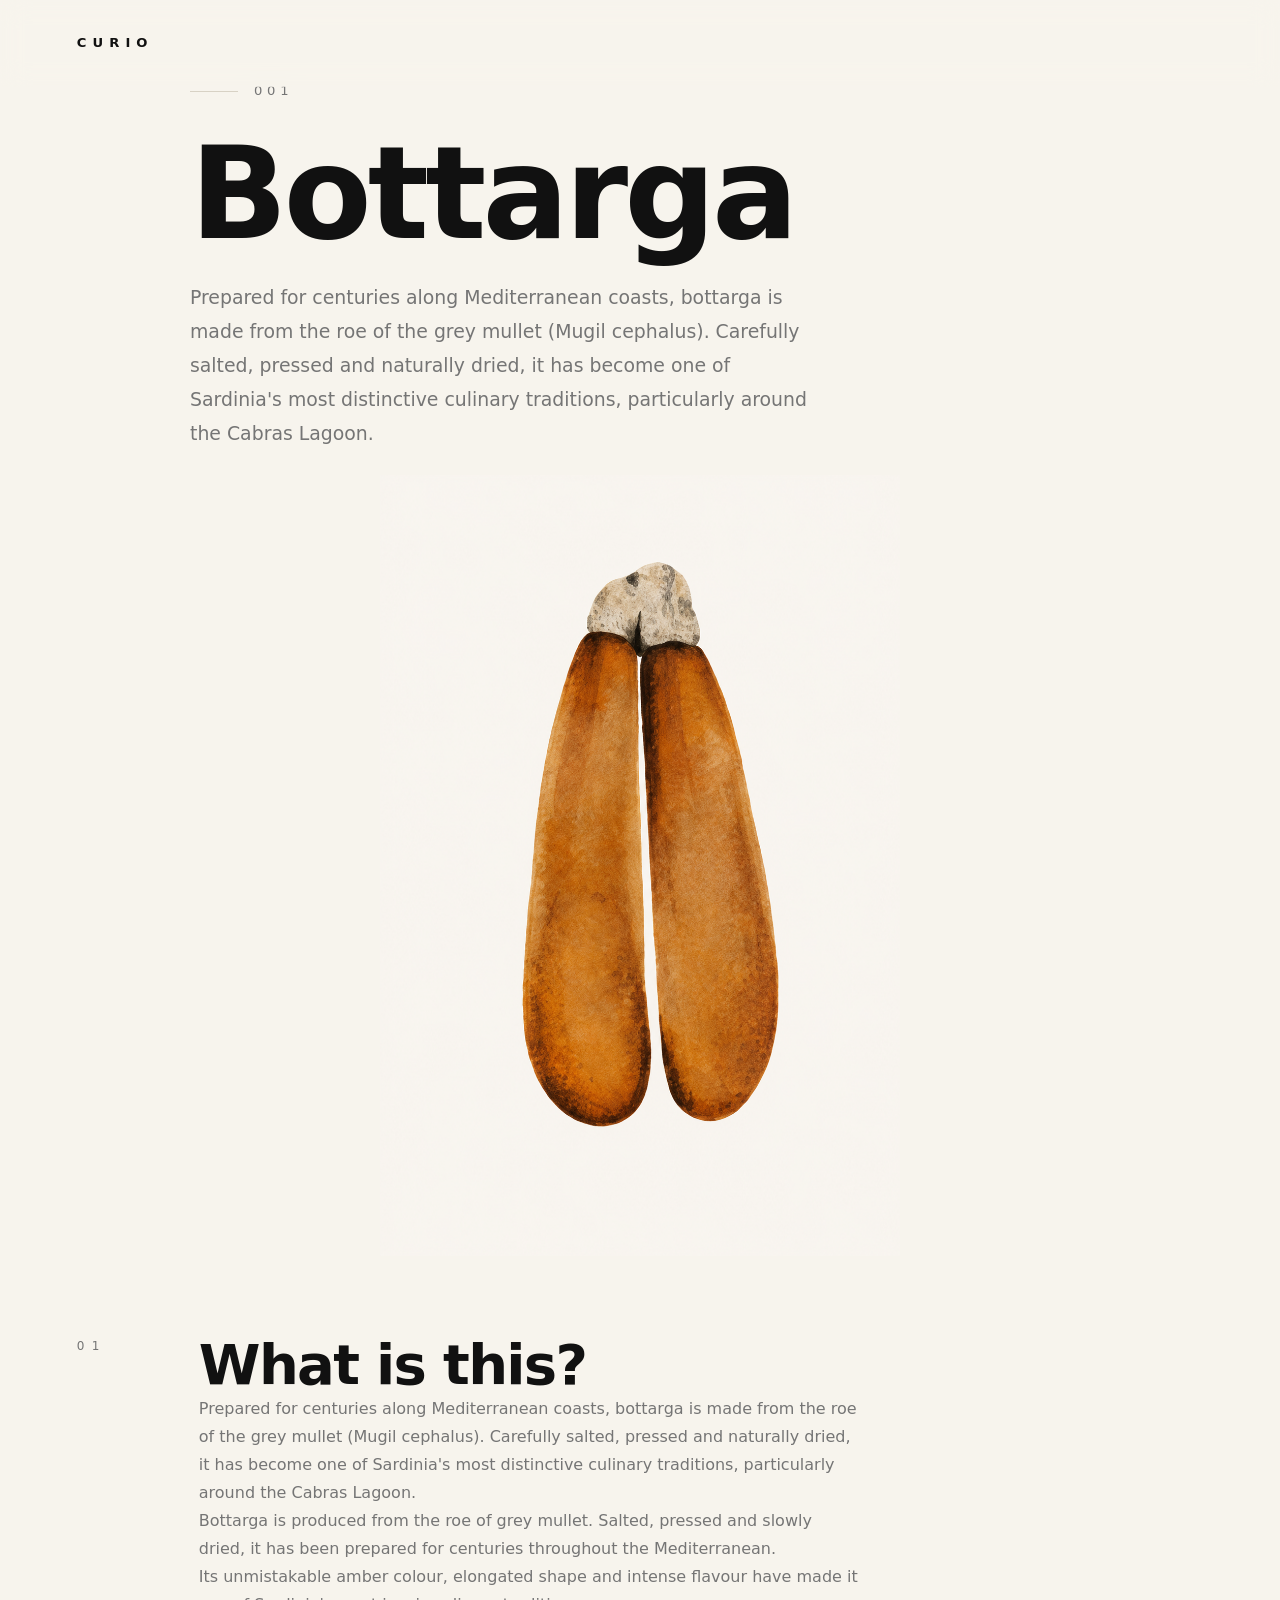
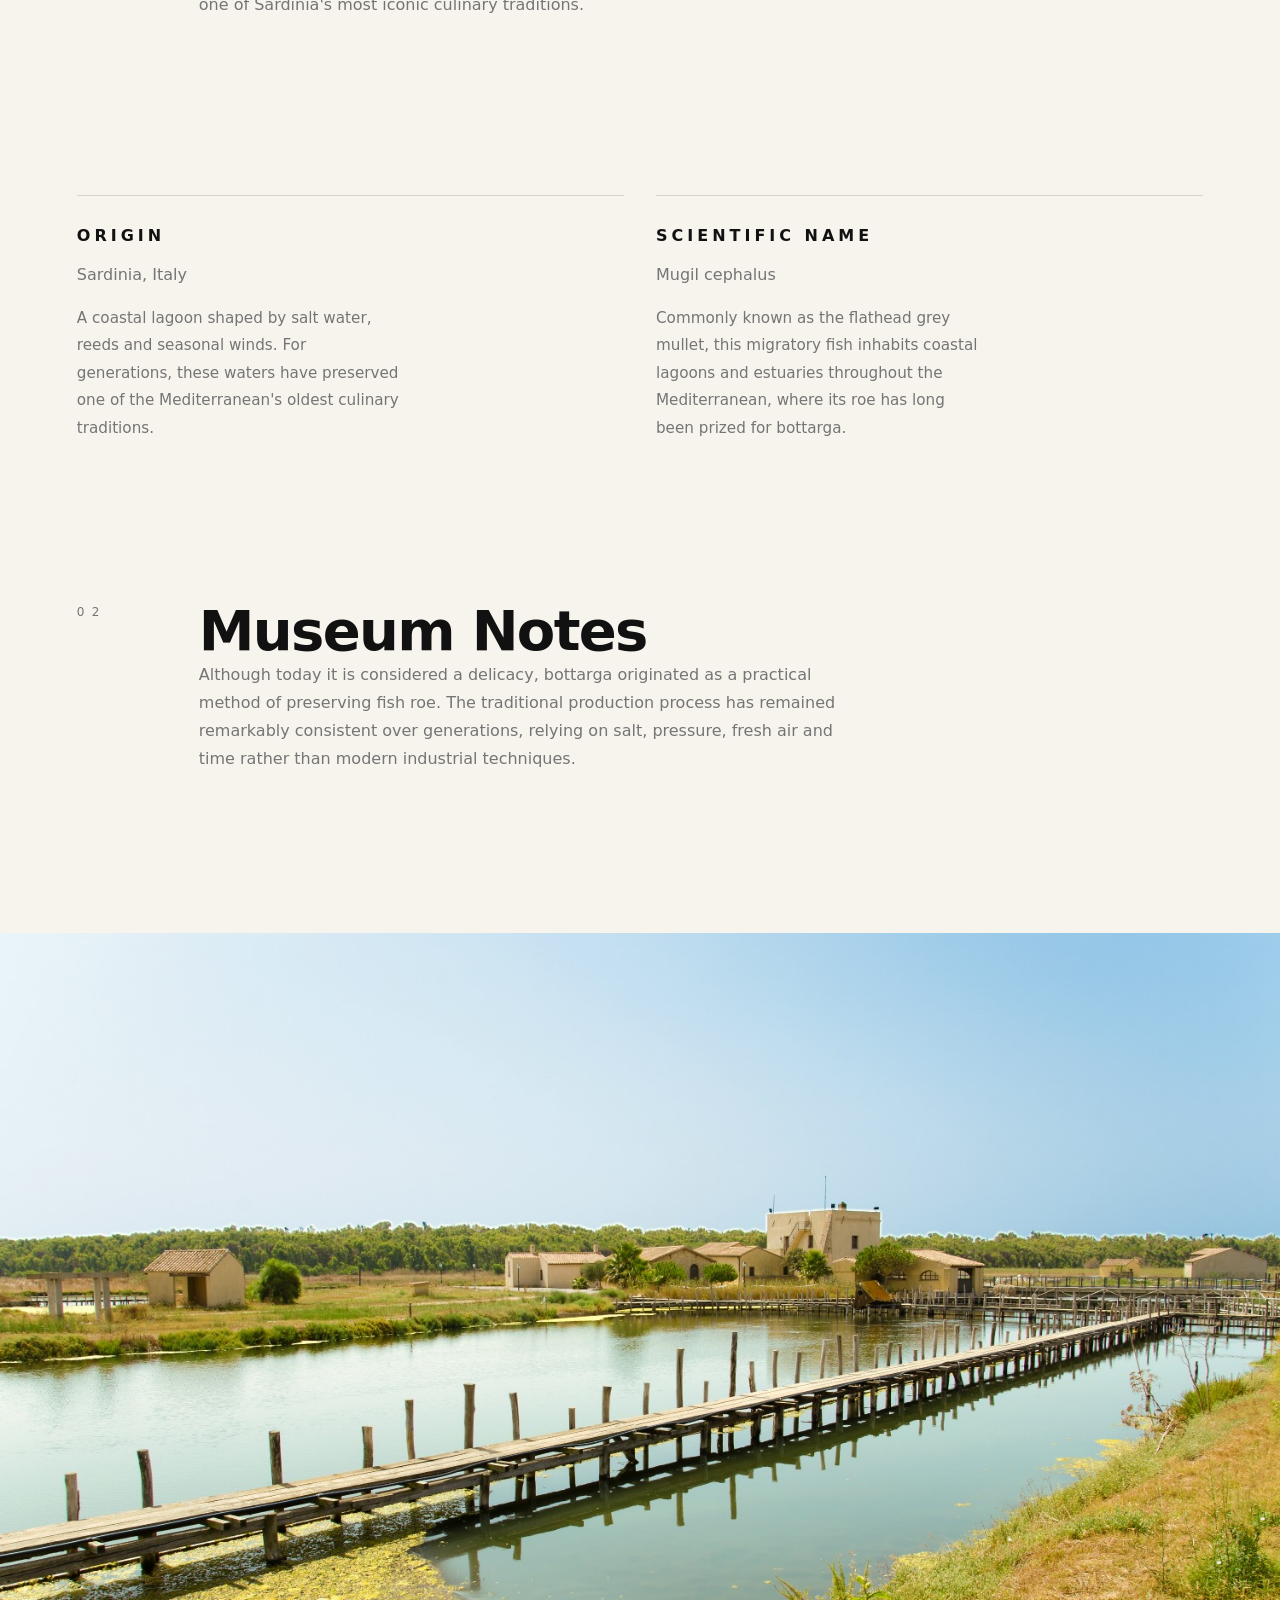
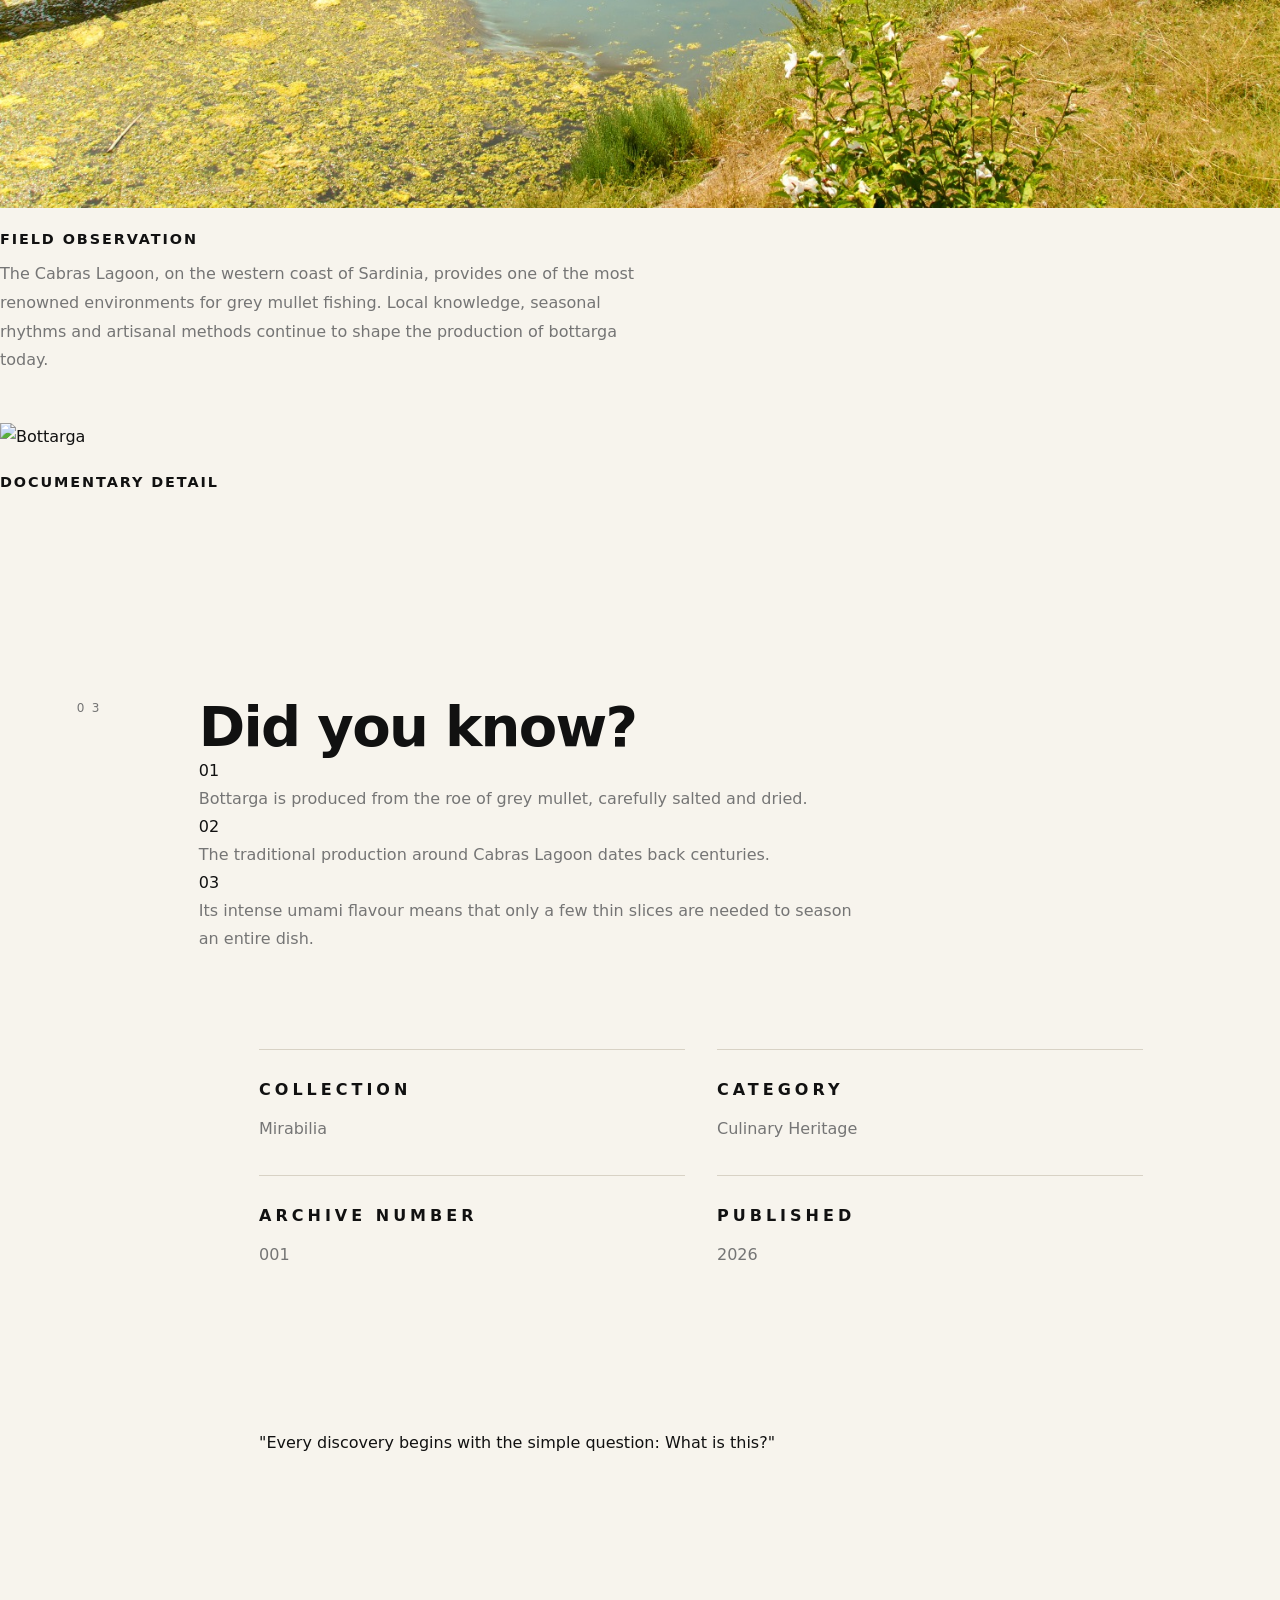
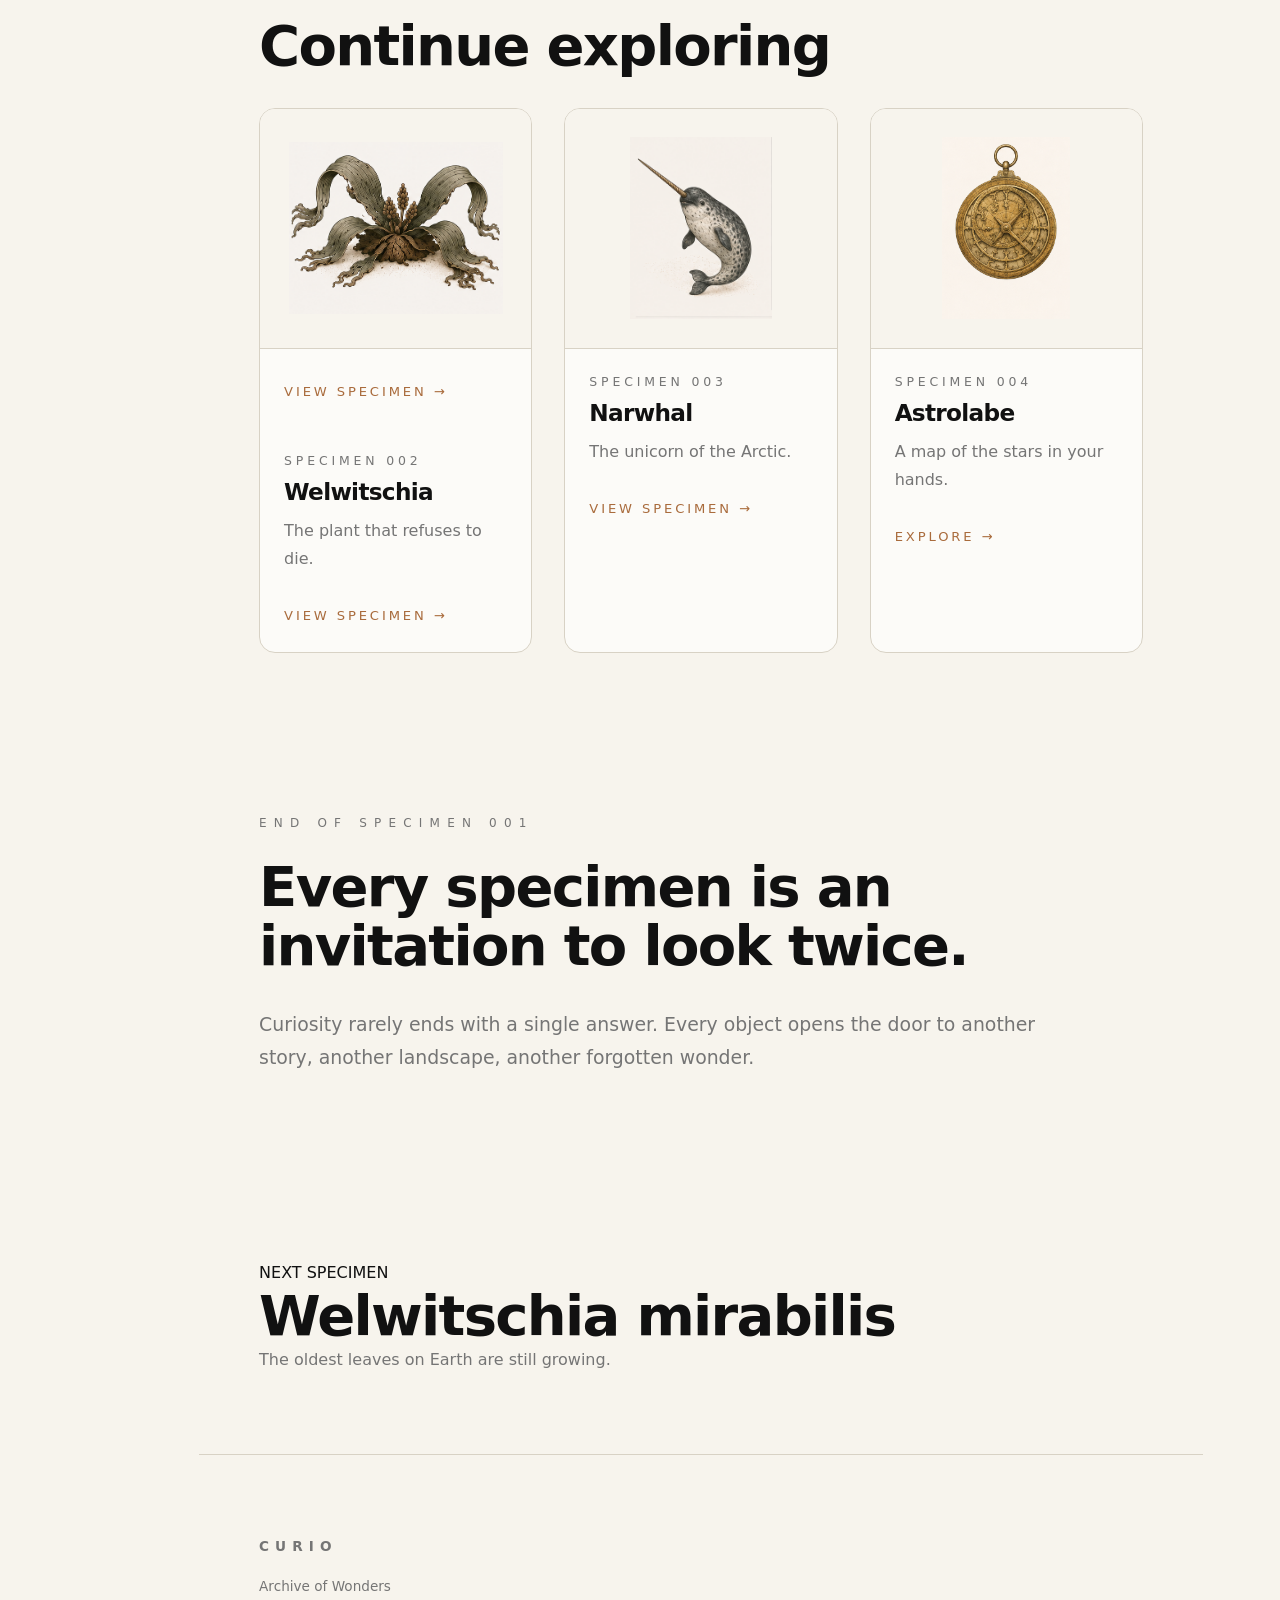
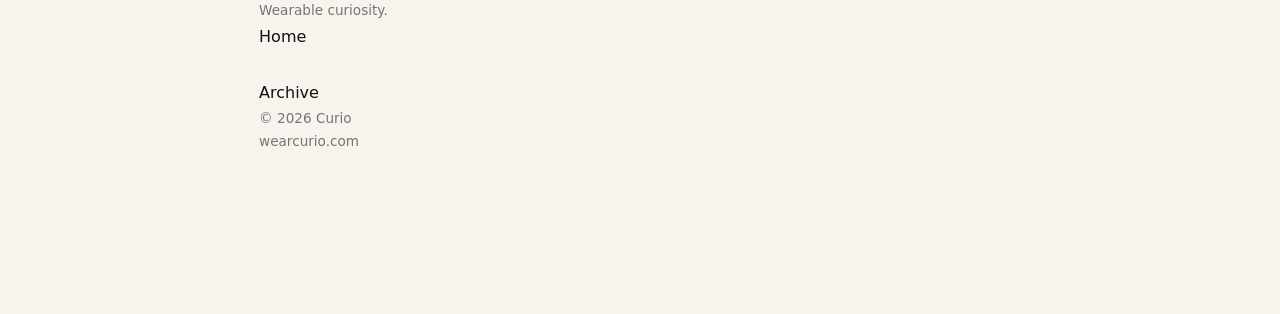
==== commit 35a0c98b: "Refactor photo blocks in specimen.html Updated image elements and captions in specimen.html." ====
--- a/specimen.html
+++ b/specimen.html
@@ -253,40 +253,33 @@
     <div class="photo-block">
 
         <img
-            src="assets/photos/bottarga-process.jpg"
-            alt="Traditional preparation of bottarga">
+            id="specimen-photo-1"
+            src=""
+            alt="">
 
         <div class="photo-caption">
 
-            <h3>Traditional preparation</h3>
-
-            <p>
-                Fresh mullet roe is carefully covered with sea salt,
-                pressed by hand and slowly matured before drying.
-                This artisanal process has remained almost unchanged
-                for generations.
-            </p>
-
-        </div>
-
-    </div>
+            <h3 id="specimen-field-title"></h3>
+
+            <p id="specimen-field-text"></p>
+
+        </div>
+
+    </div>
+
 
     <div class="photo-block">
 
         <img
-            src="assets/photos/cabras-lagoon.jpg"
-            alt="Cabras Lagoon">
+            id="specimen-photo-2"
+            src=""
+            alt="">
 
         <div class="photo-caption">
 
-            <h3>Cabras Lagoon</h3>
-
-            <p>
-                Located on the western coast of Sardinia,
-                the lagoon provides the ideal habitat for
-                grey mullet and is considered the historical
-                birthplace of Sardinian bottarga.
-            </p>
+            <h3>Documentary detail</h3>
+
+            <p></p>
 
         </div>
 
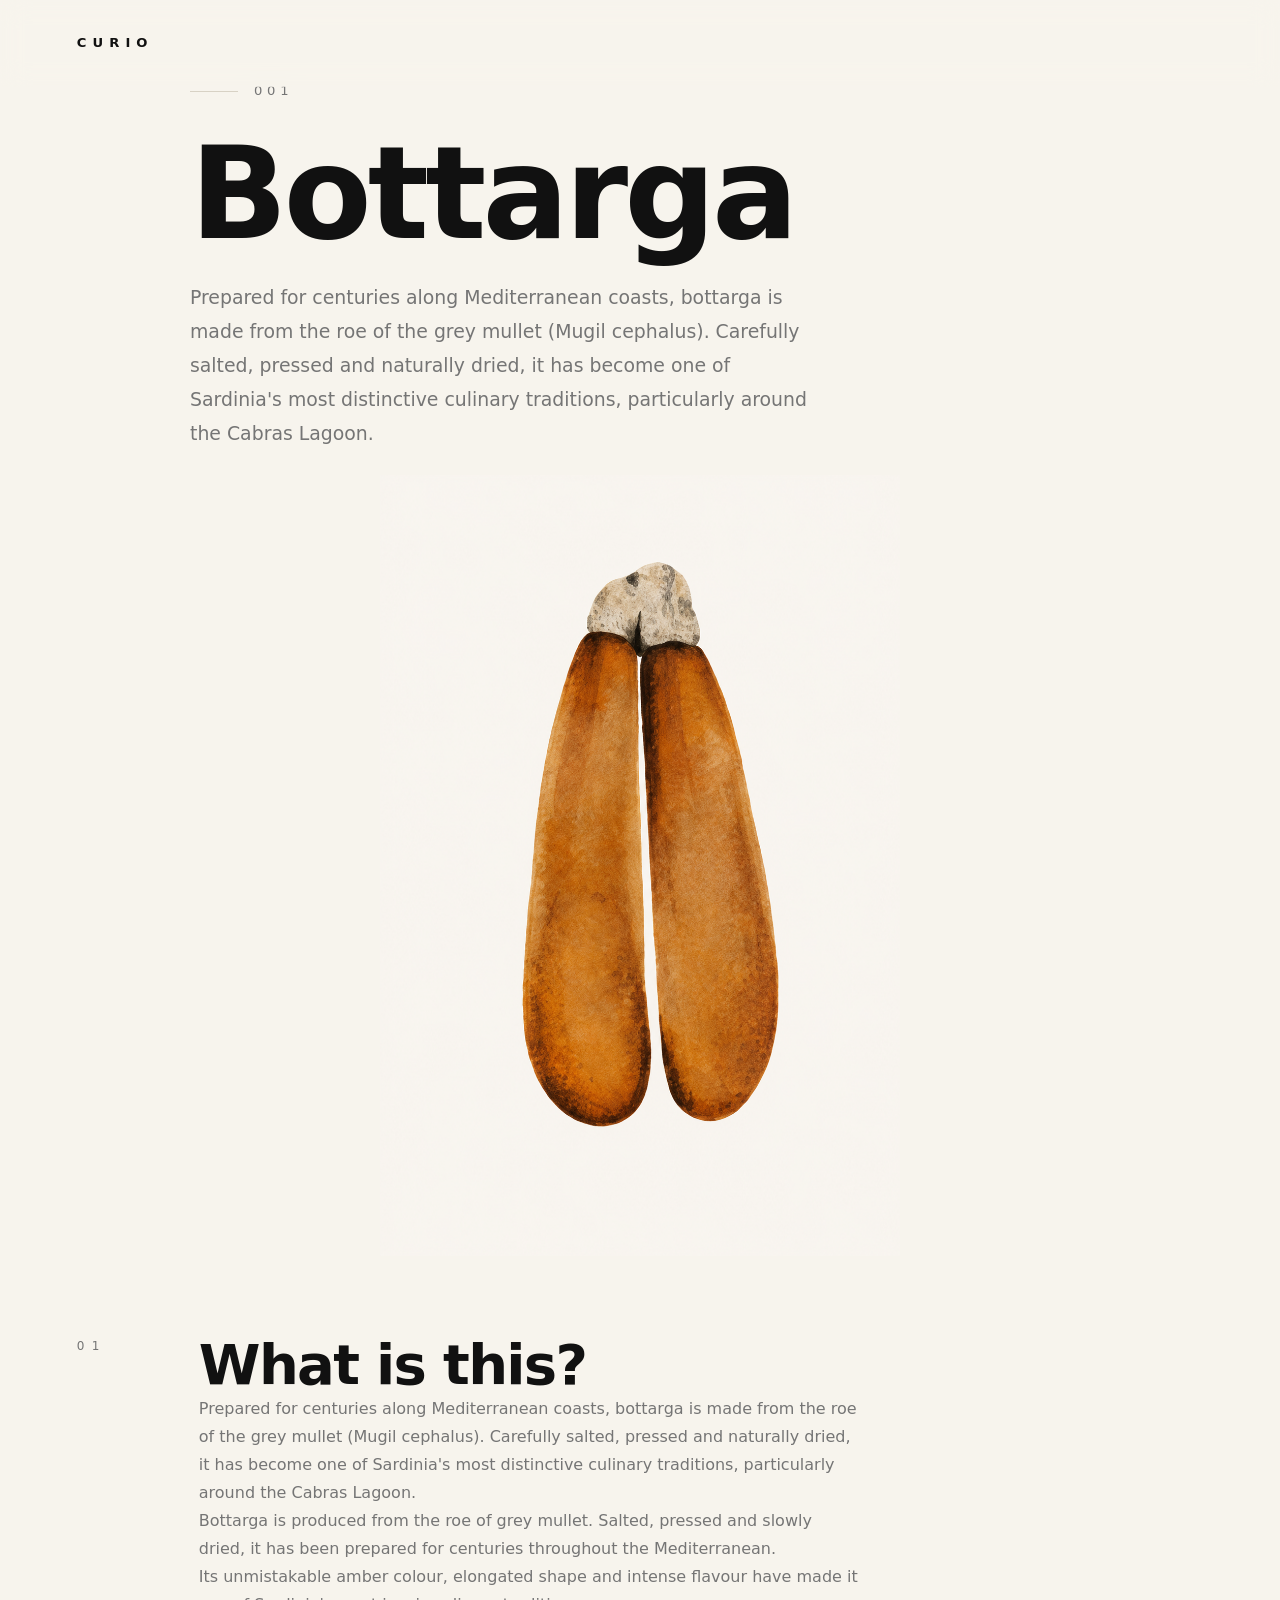
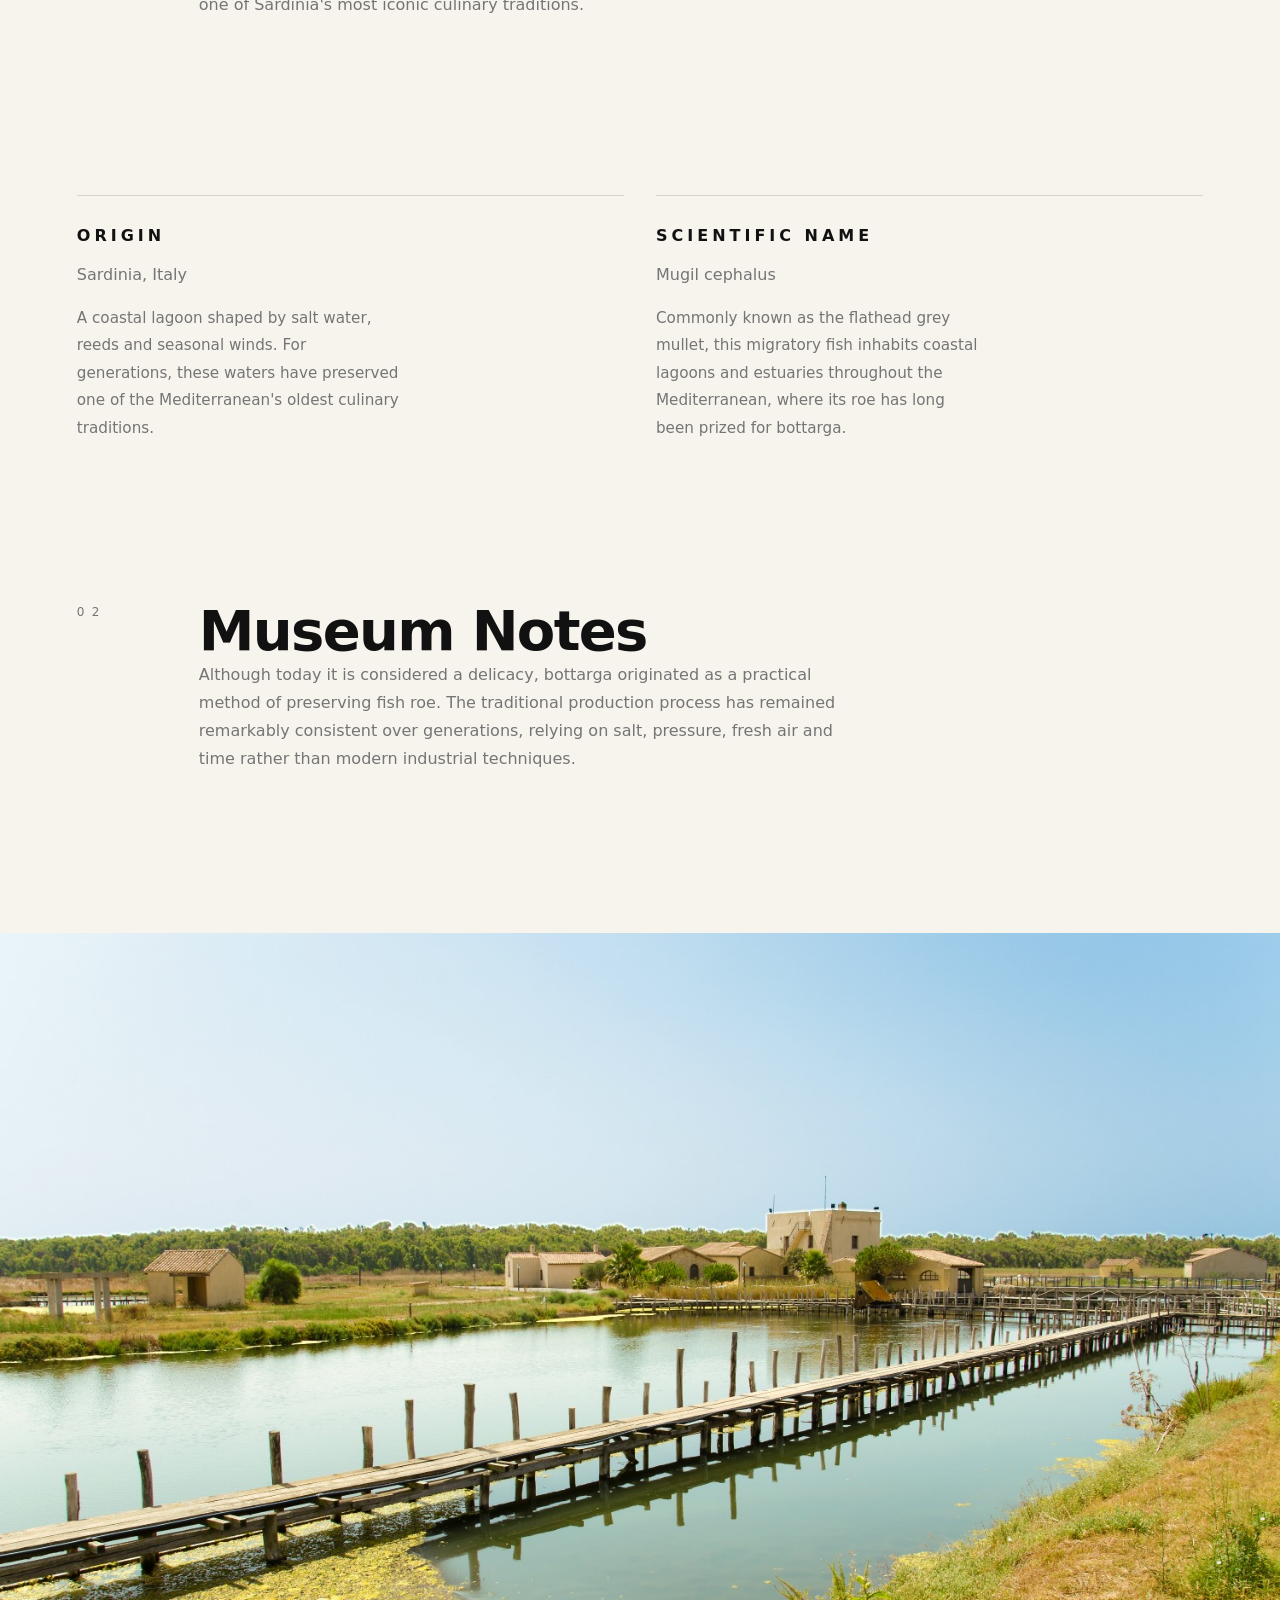
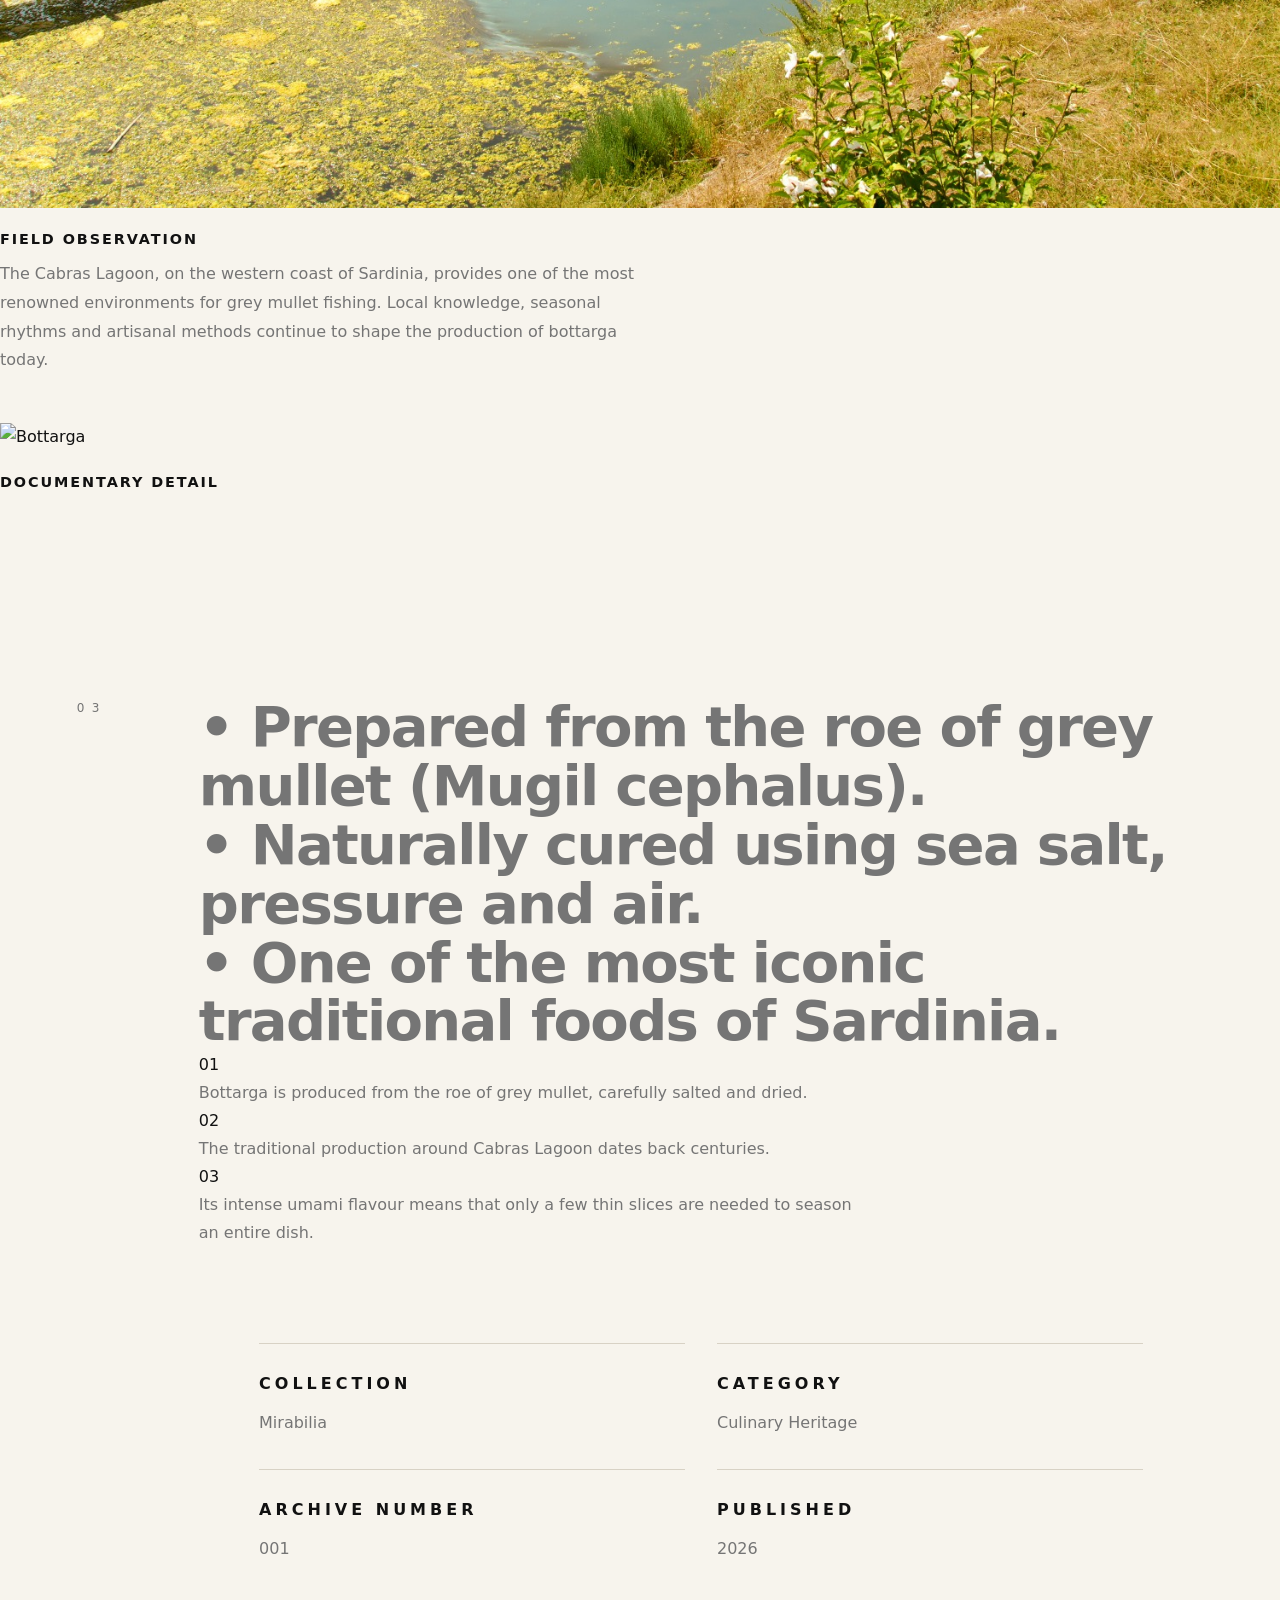
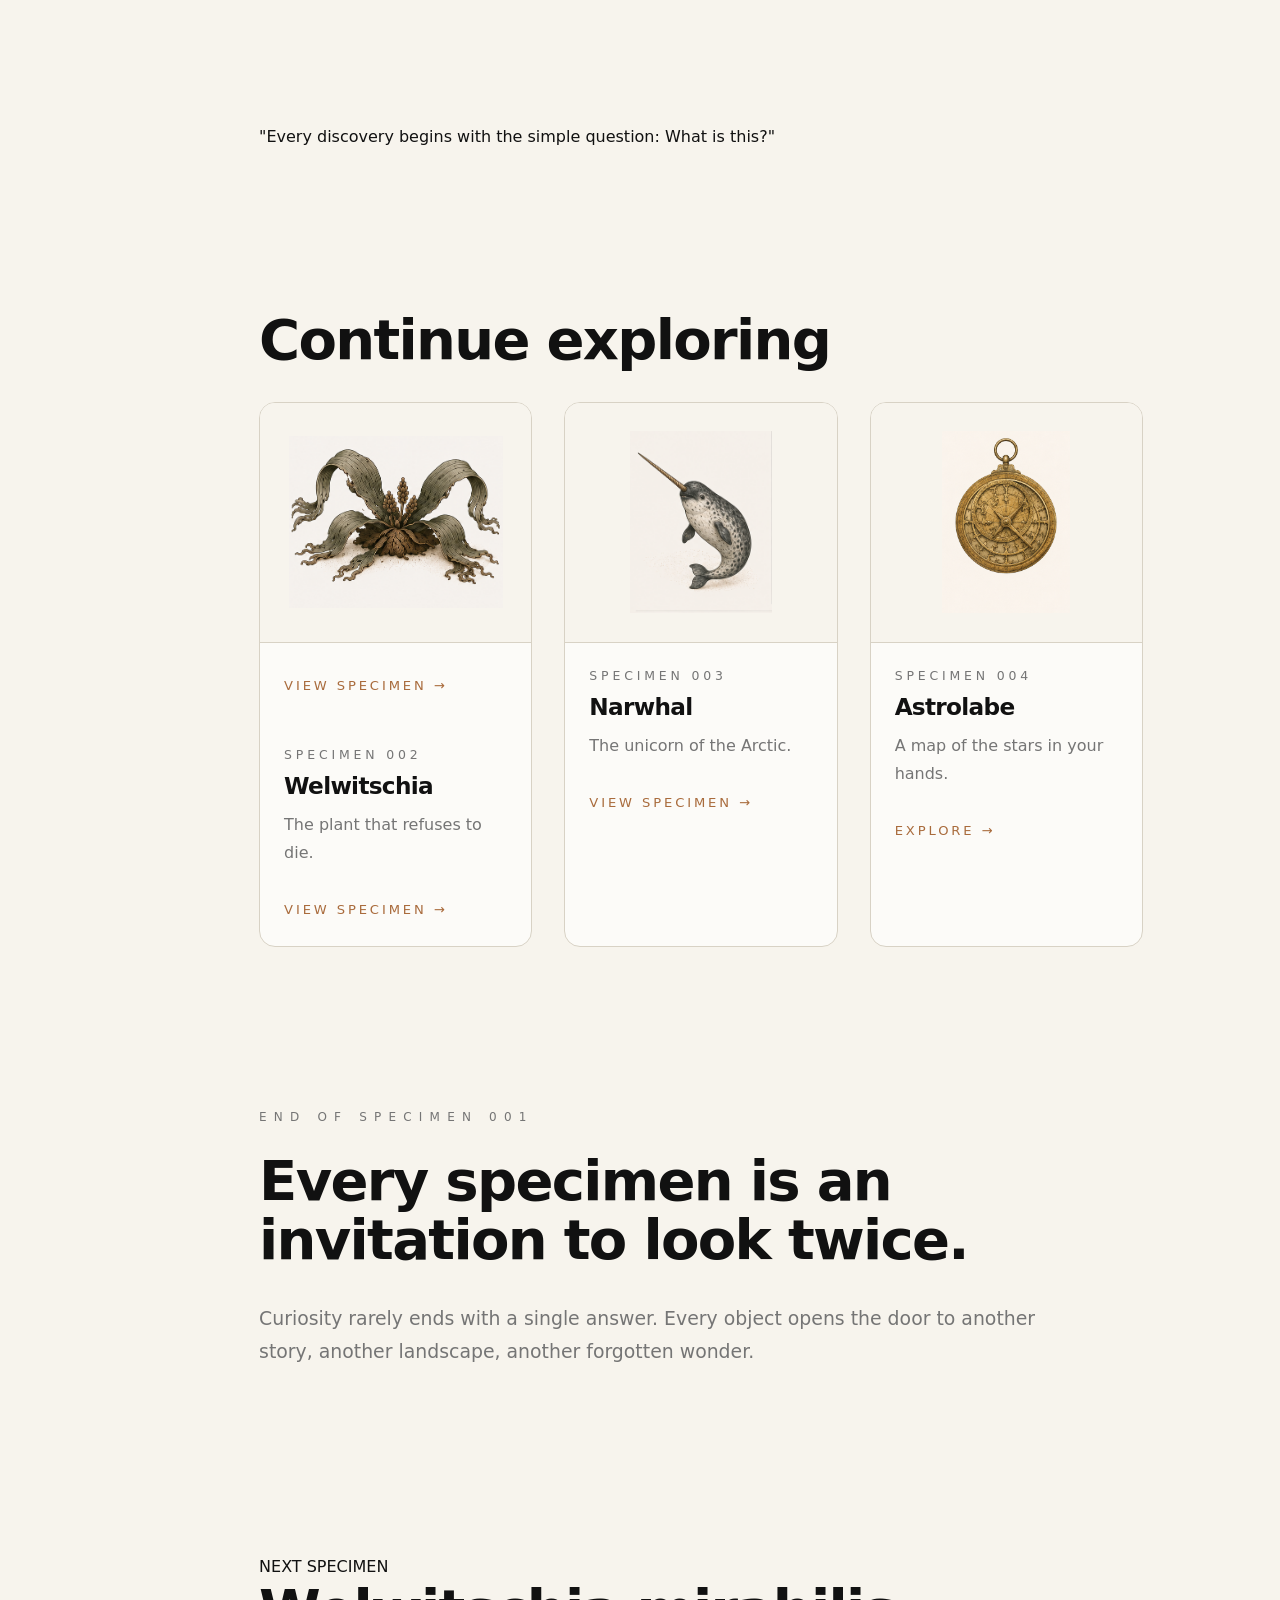
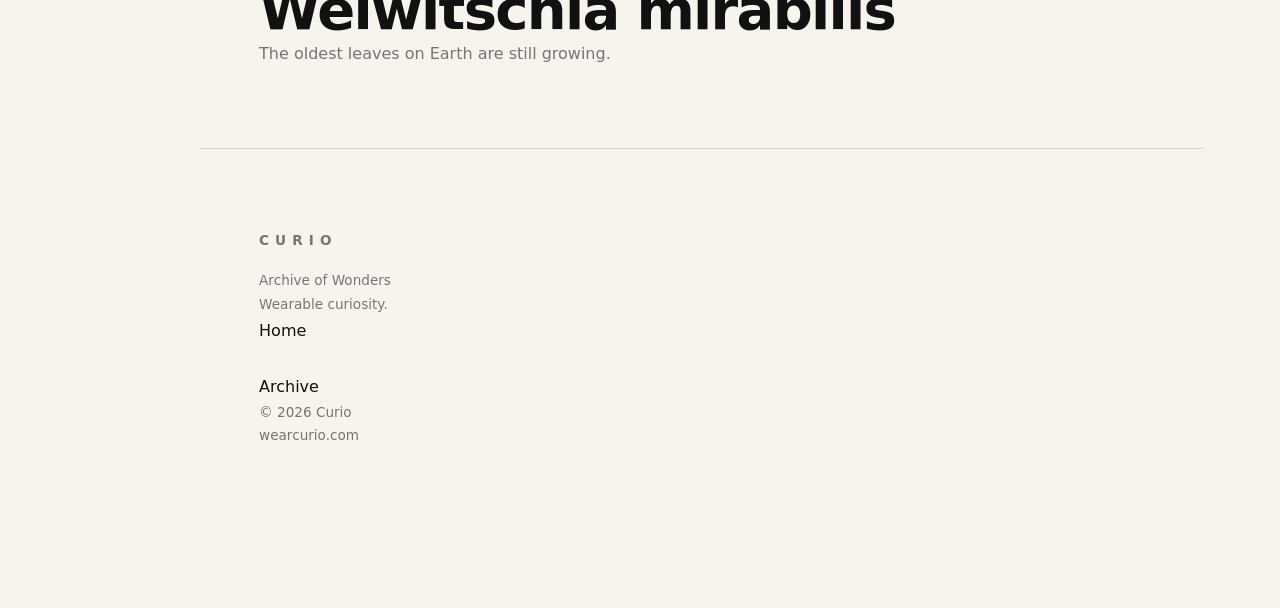
==== commit 3c067191: "Update specimen.html" ====
--- a/specimen.html
+++ b/specimen.html
@@ -311,7 +311,7 @@
 
                 <h2>
 
-                    Did you know?
+                  <div class="facts" id="specimen-curiosity">
 
                 </h2>
     
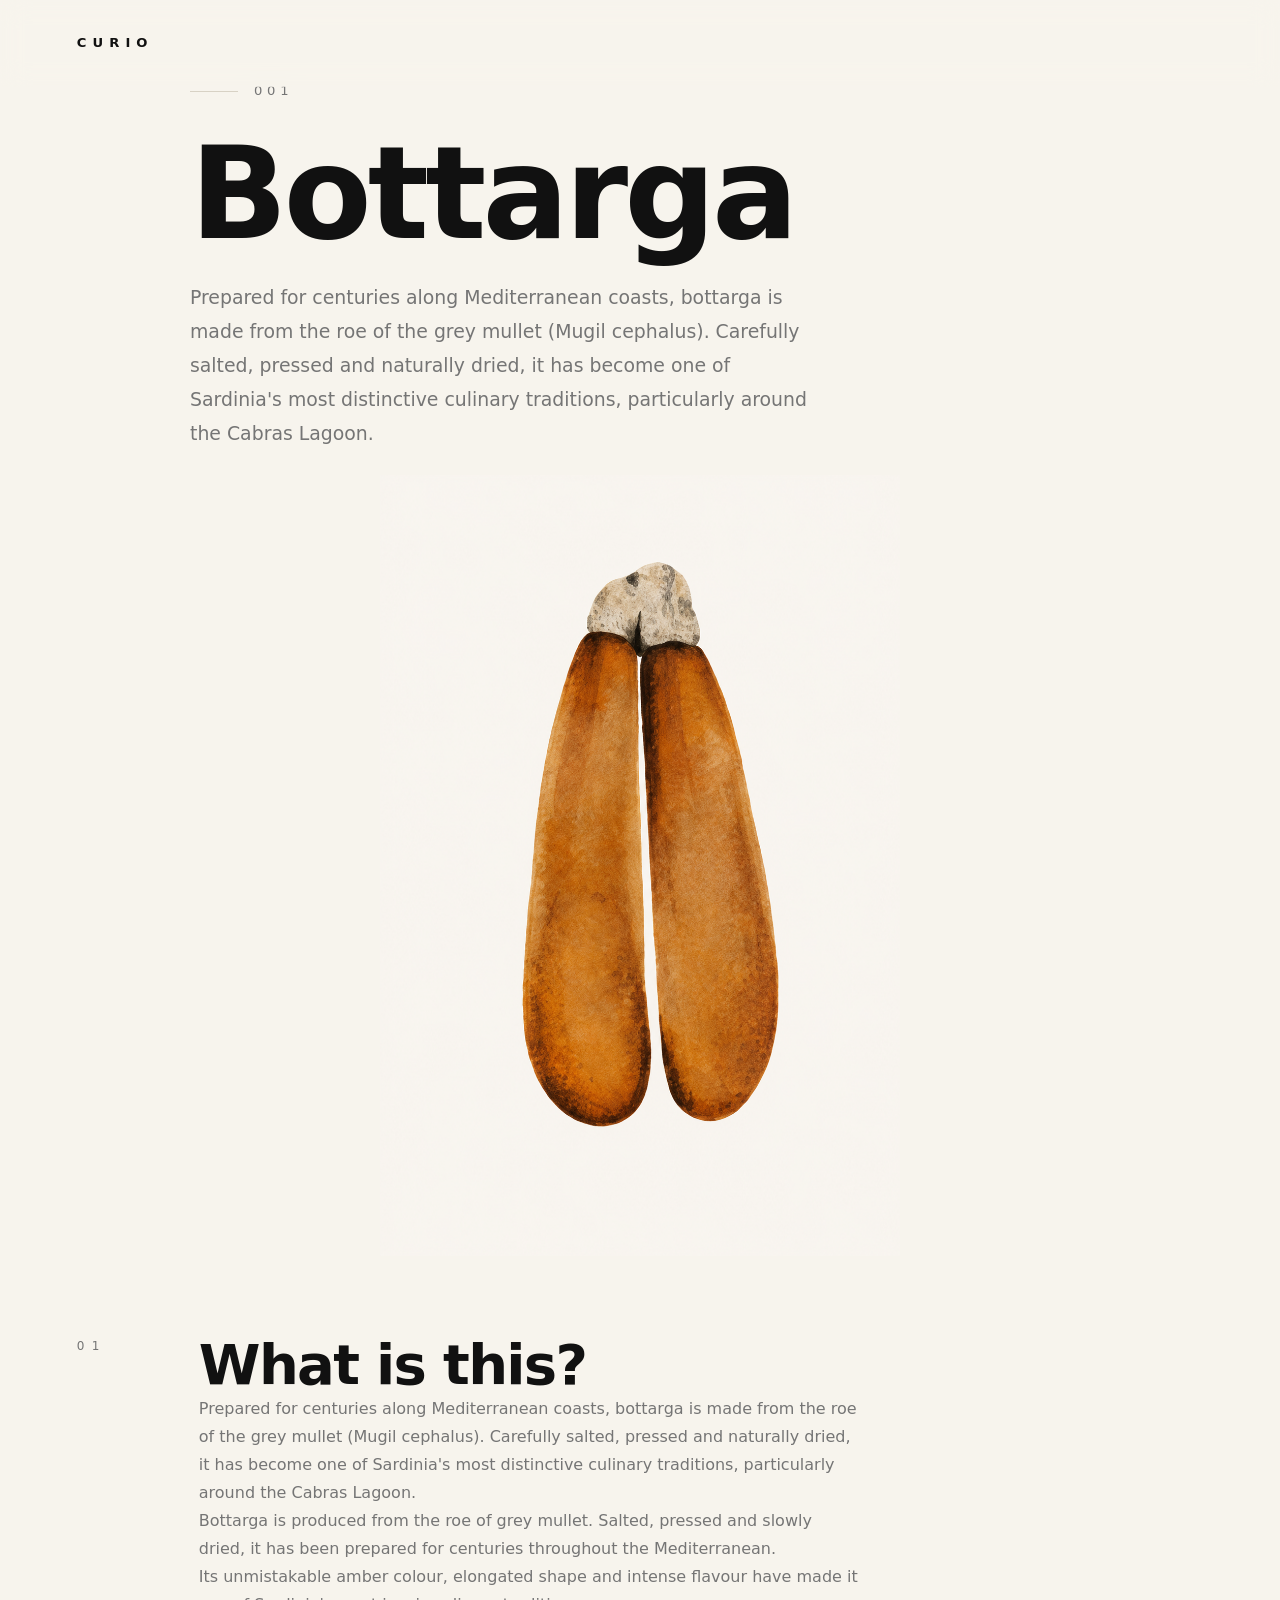
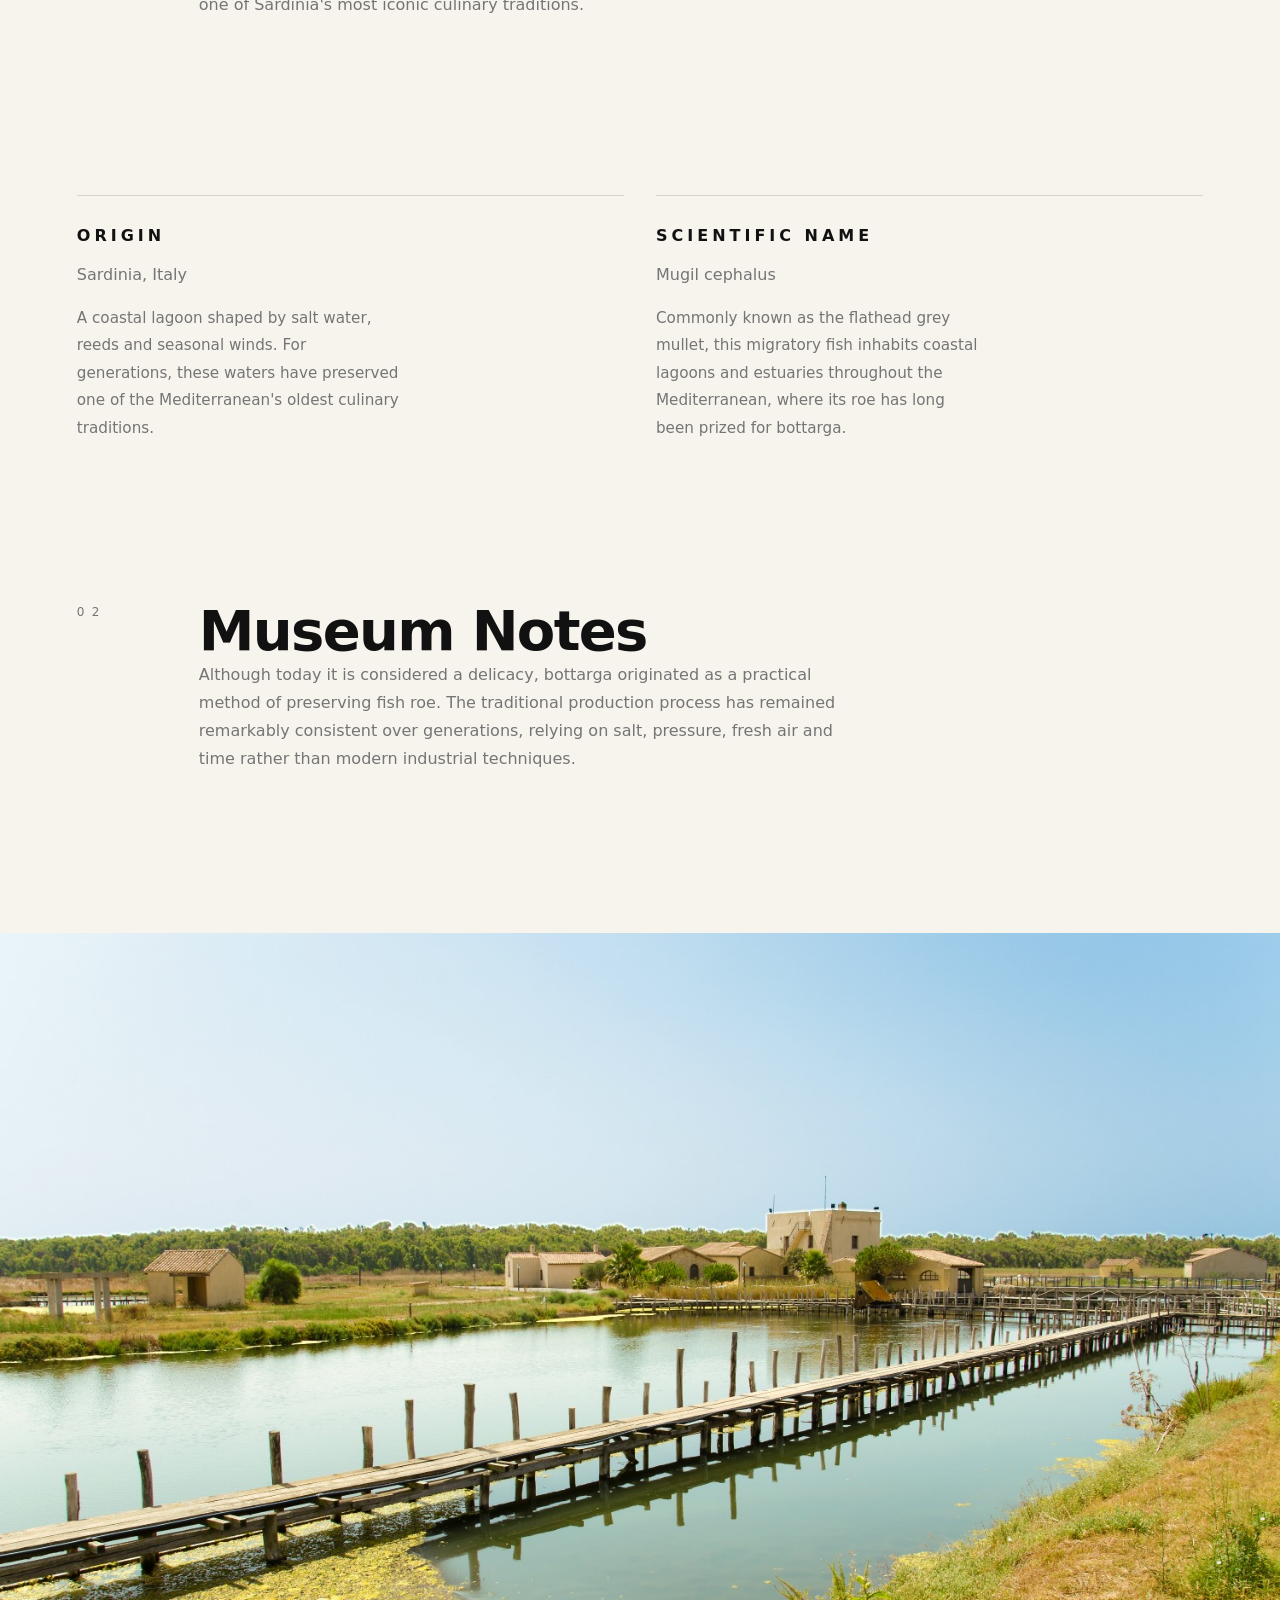
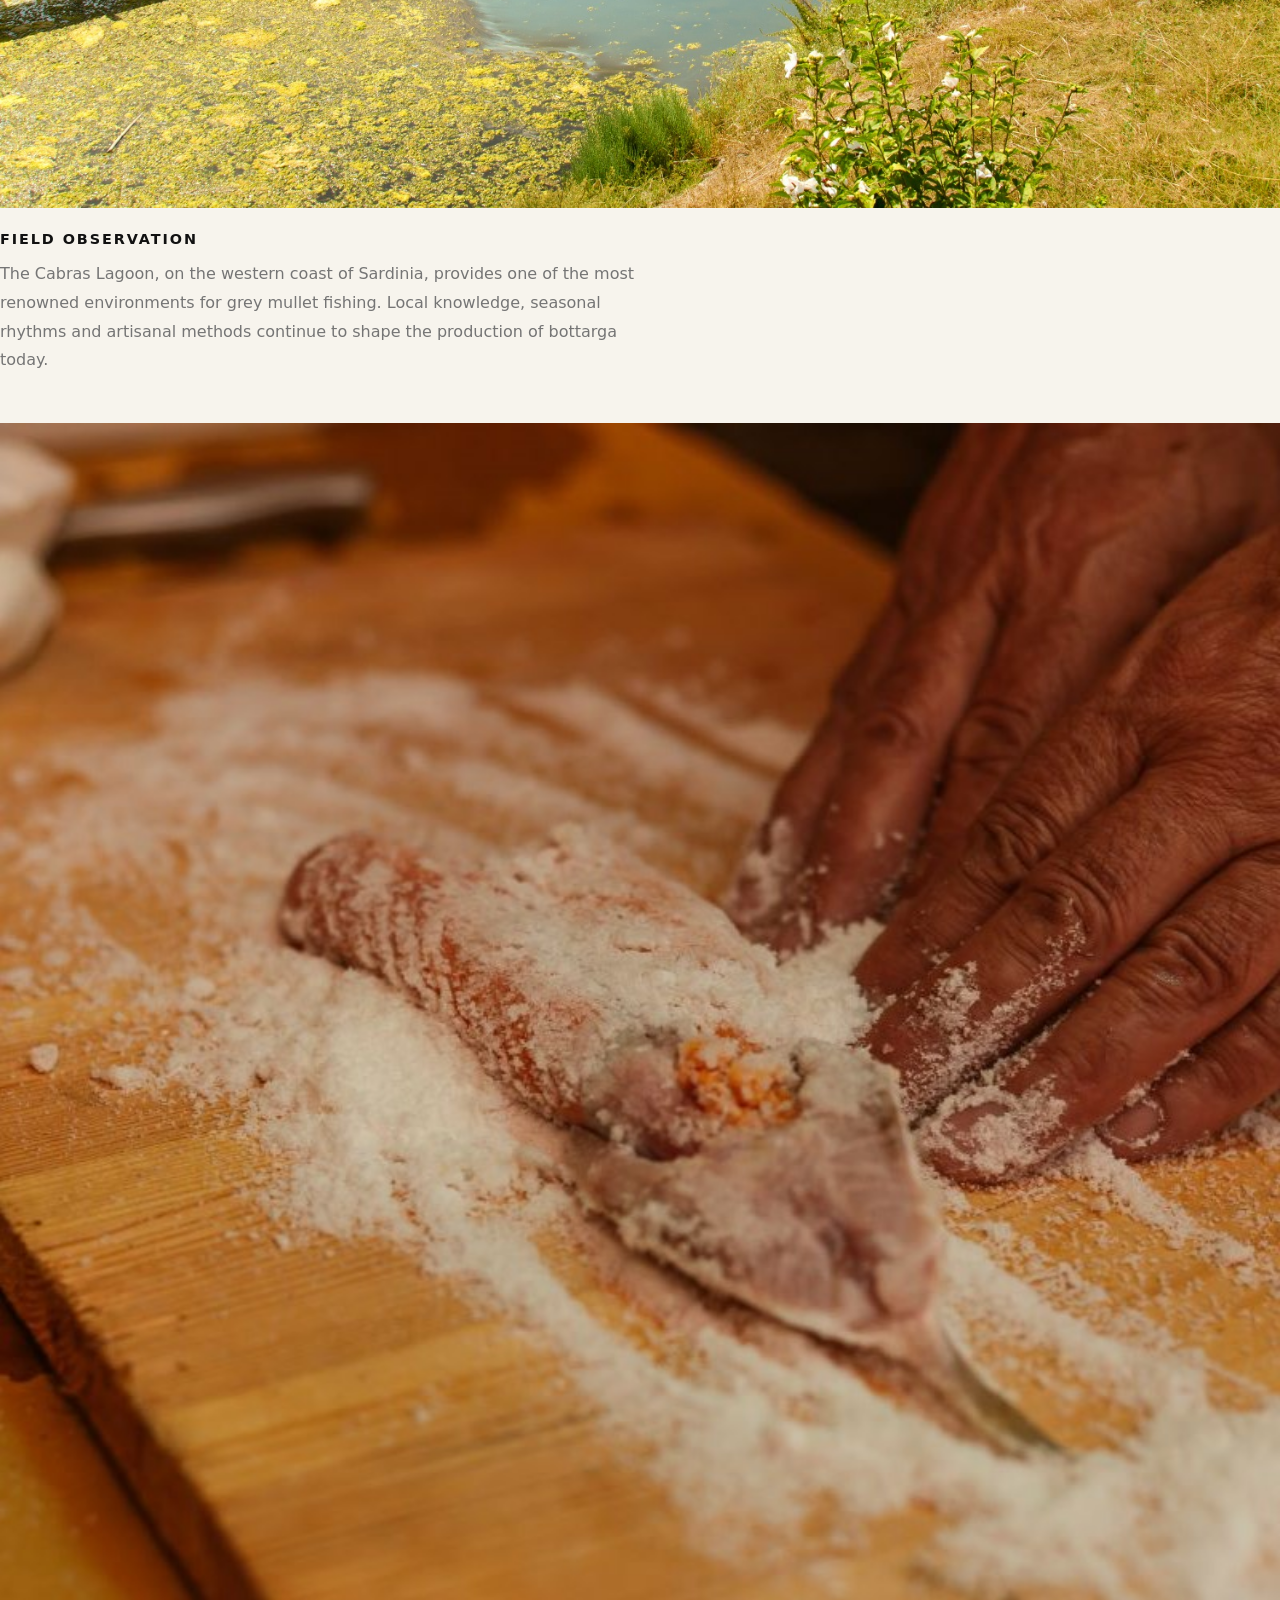
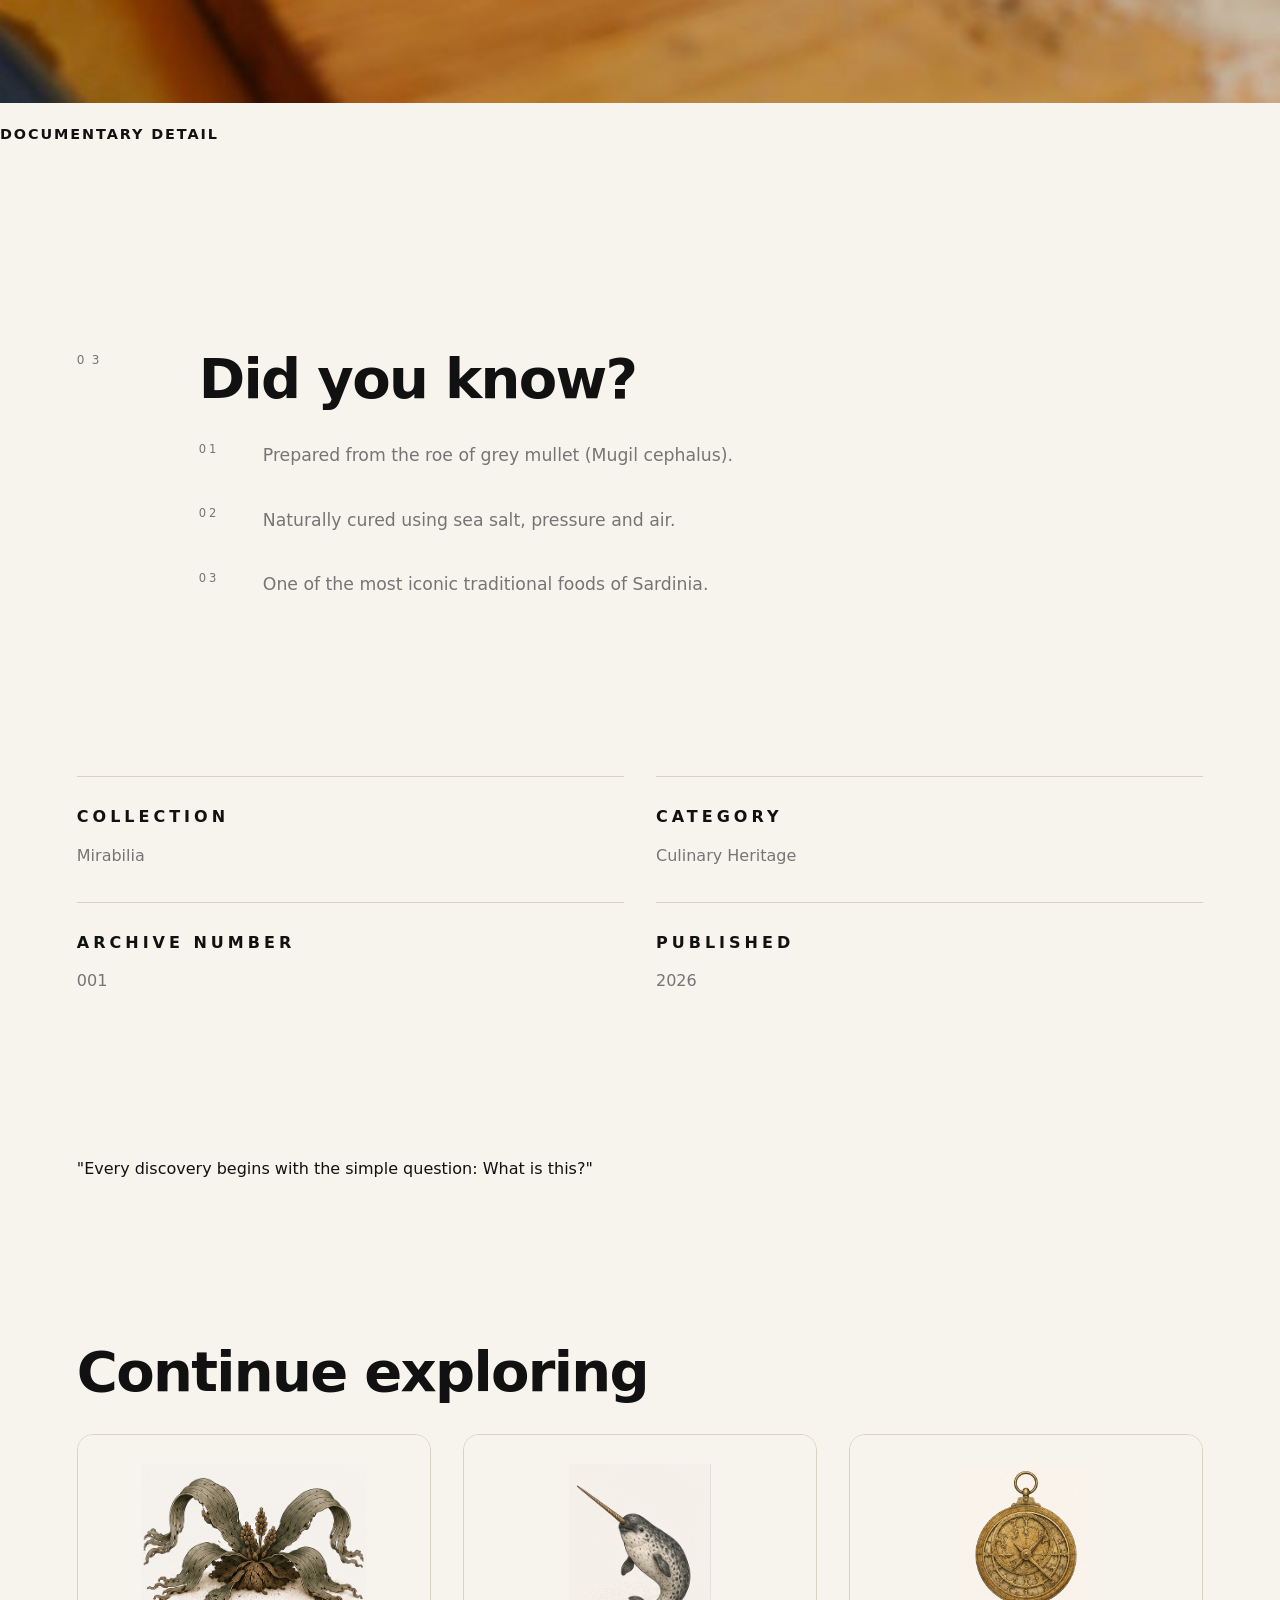
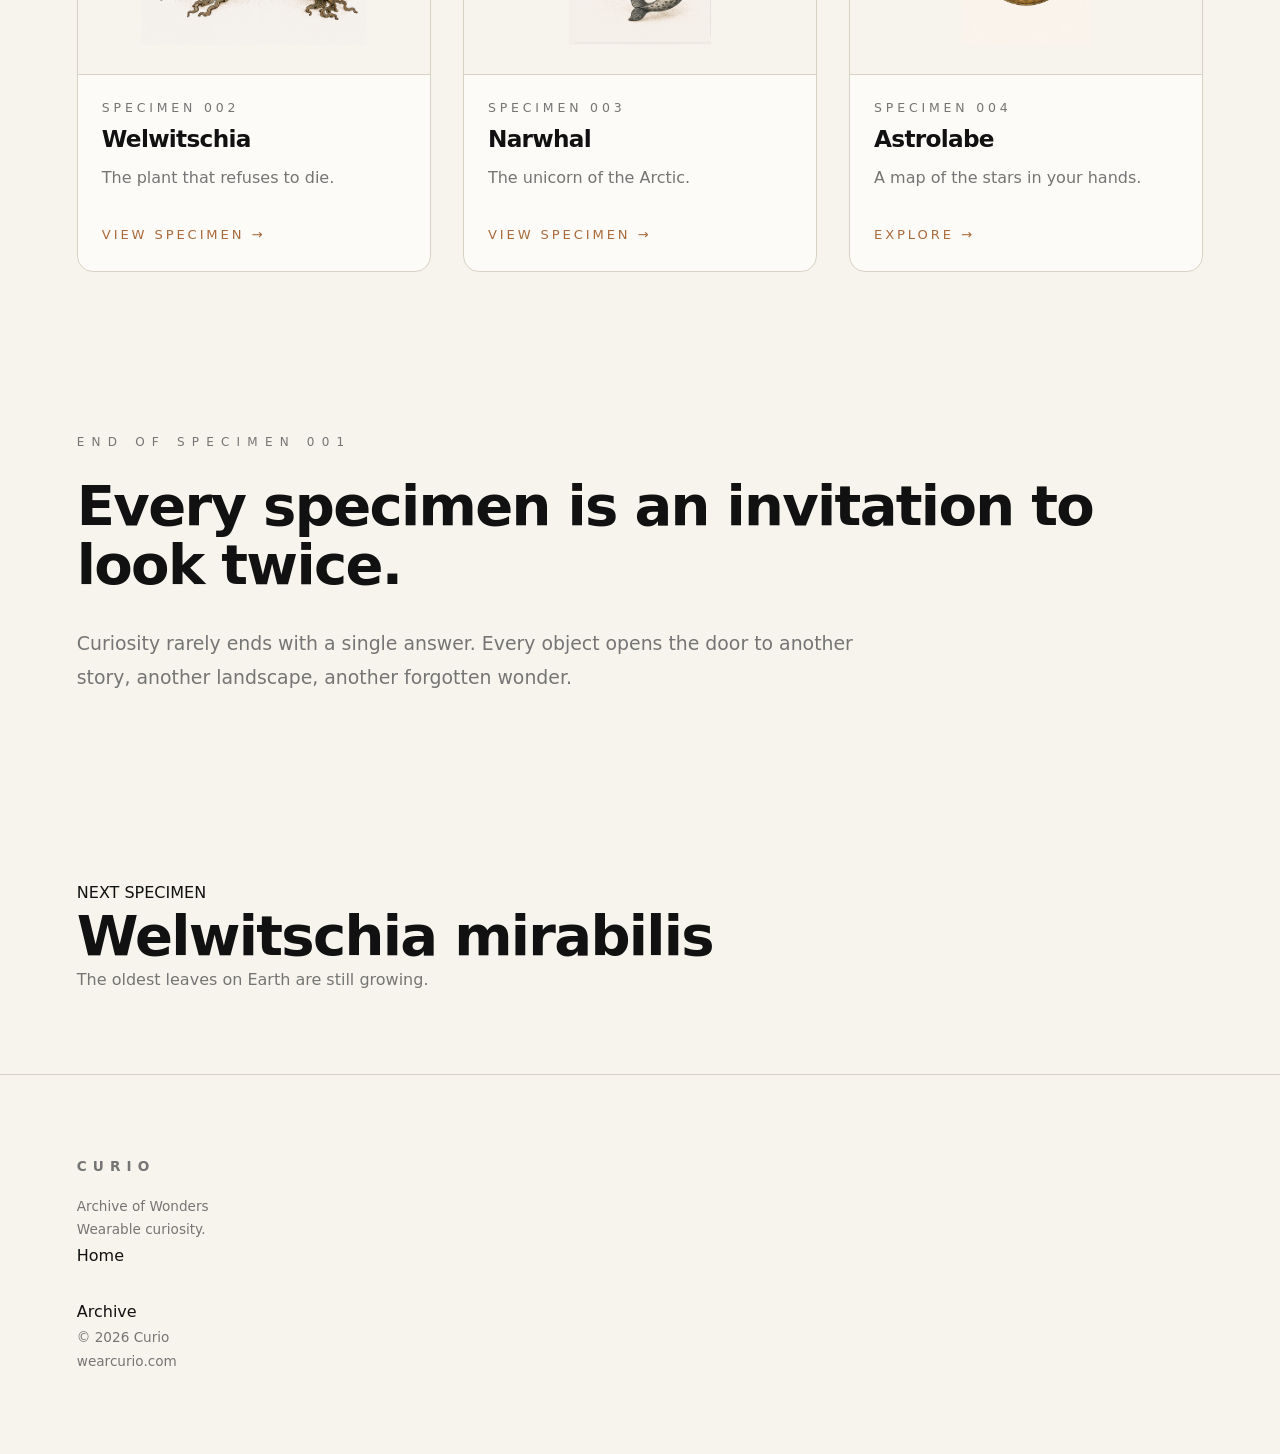
==== commit e3f395f0: "Update specimen.html" ====
--- a/specimen.html
+++ b/specimen.html
@@ -300,9 +300,7 @@
             <div>
 
                 <p class="section-number">
-
                     03
-
                 </p>
 
             </div>
@@ -310,38 +308,19 @@
             <div>
 
                 <h2>
-
-                  <div class="facts" id="specimen-curiosity">
-
+                    Did you know?
                 </h2>
-    
-  <div class="facts">
-
-    <div class="fact">
-    <span>01</span>
-    <p>
-        Bottarga is produced from the roe of grey mullet,
-        carefully salted and dried.
-    </p>
-</div>
-
-<div class="fact">
-    <span>02</span>
-    <p>
-        The traditional production around Cabras Lagoon
-        dates back centuries.
-    </p>
-</div>
-
-<div class="fact">
-    <span>03</span>
-    <p>
-        Its intense umami flavour means that only a few thin
-        slices are needed to season an entire dish.
-    </p>
-</div>
-
-
+
+                <div class="facts" id="specimen-curiosity">
+                </div>
+
+            </div>
+
+        </div>
+
+    </div>
+
+</section>
 <!-- ======================================================
      SPECIMEN DETAILS
 ====================================================== -->
@@ -456,11 +435,7 @@
                     src="assets/illustrations/welwitschia.png"
                     alt="Welwitschia illustration">
 
-                <div class="related-content">
-                    <a href="specimen.html?id=002" class="related-link">
-    View specimen →
-</a>
-                    </div>
+                
                 <span>SPECIMEN 002</span>
 
                 <h4>Welwitschia</h4>
--- a/css/main.css
+++ b/css/main.css
@@ -1393,4 +1393,39 @@
     }
 
 }
-   
+/* ==========================================================
+   FACTS
+========================================================== */
+
+#specimen-curiosity.facts {
+    display:flex;
+    flex-direction:column;
+    gap:2.2rem;
+    margin-top:2rem;
+}
+
+#specimen-curiosity.facts .fact {
+    display:grid;
+    grid-template-columns:40px minmax(0, 1fr);
+    column-gap:1.5rem;
+    align-items:start;
+}
+
+#specimen-curiosity.facts .fact span {
+    display:block;
+    padding-top:.15rem;
+    font-size:.72rem;
+    line-height:1;
+    font-weight:500;
+    letter-spacing:.18rem;
+    color:var(--muted);
+}
+
+#specimen-curiosity.facts .fact p {
+    max-width:65ch;
+    margin:0;
+    font-size:1.08rem;
+    line-height:1.7;
+    font-weight:400;
+    color:var(--muted);
+}
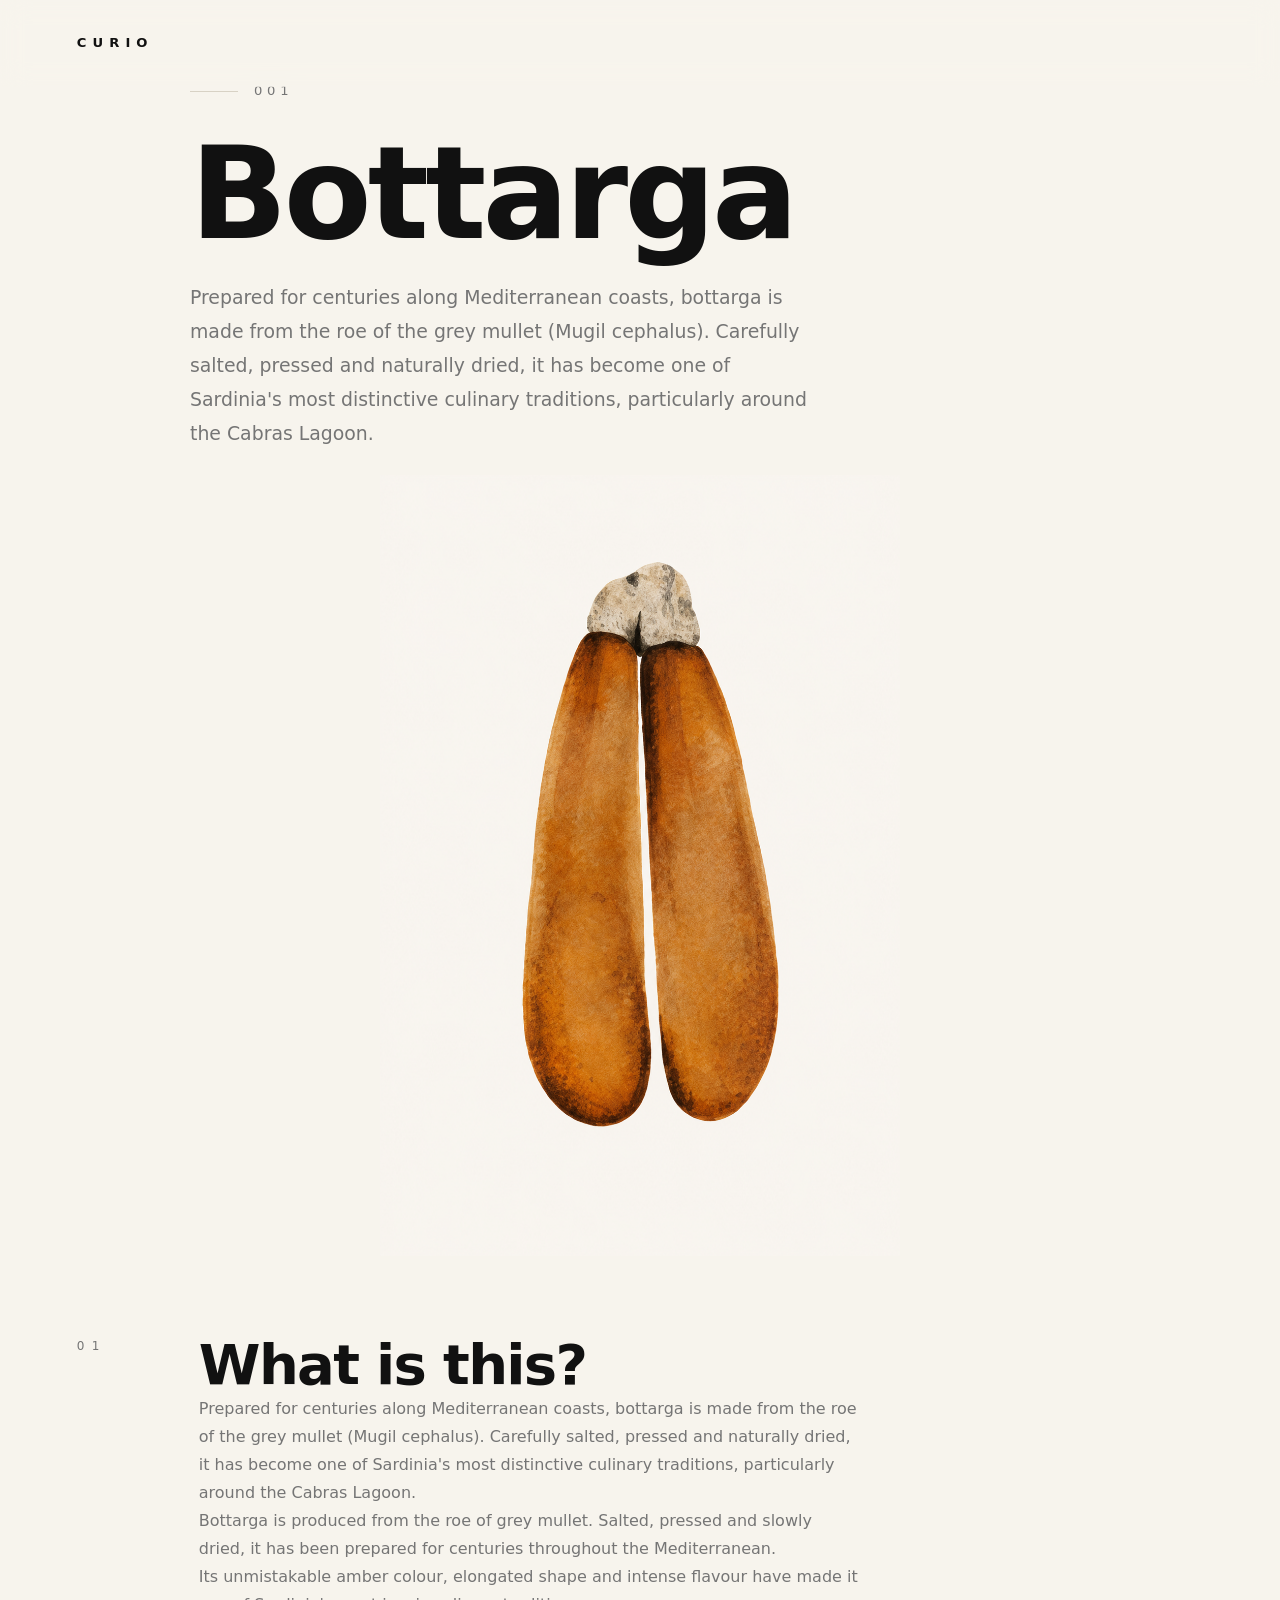
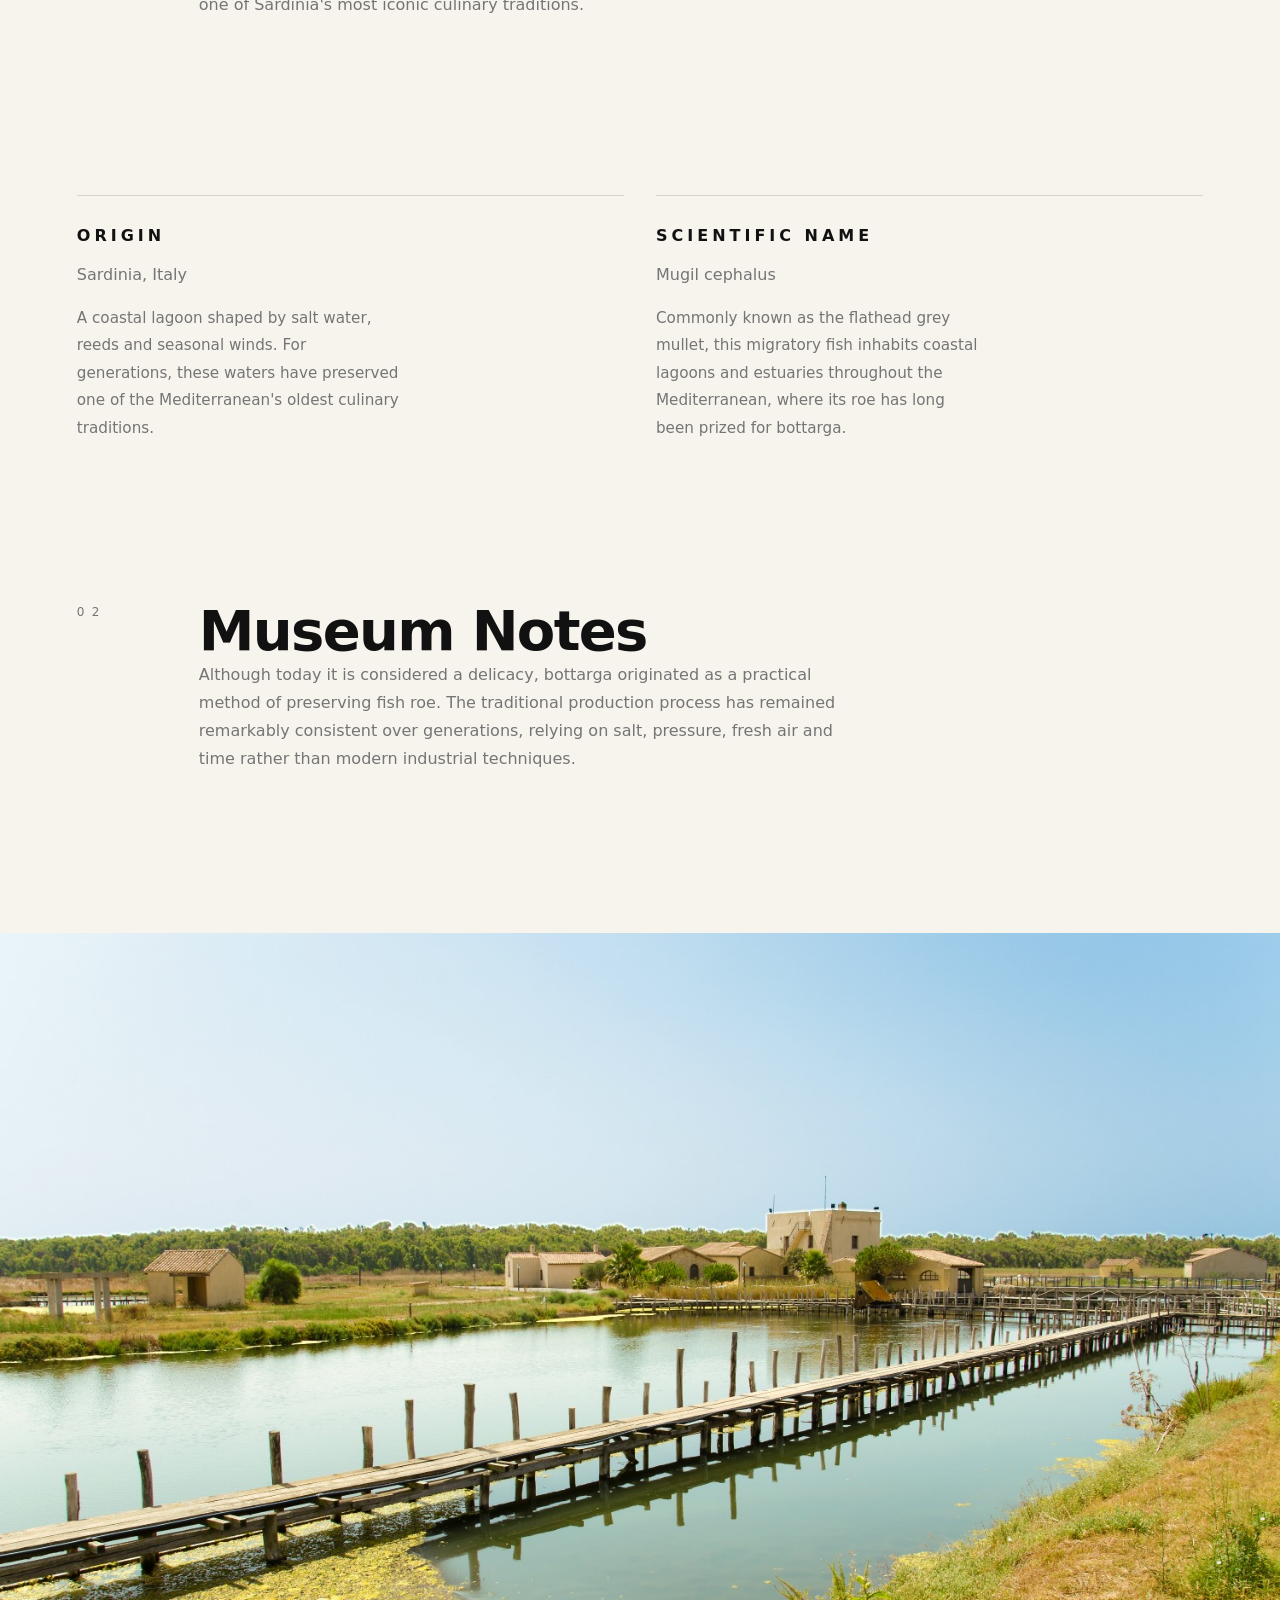
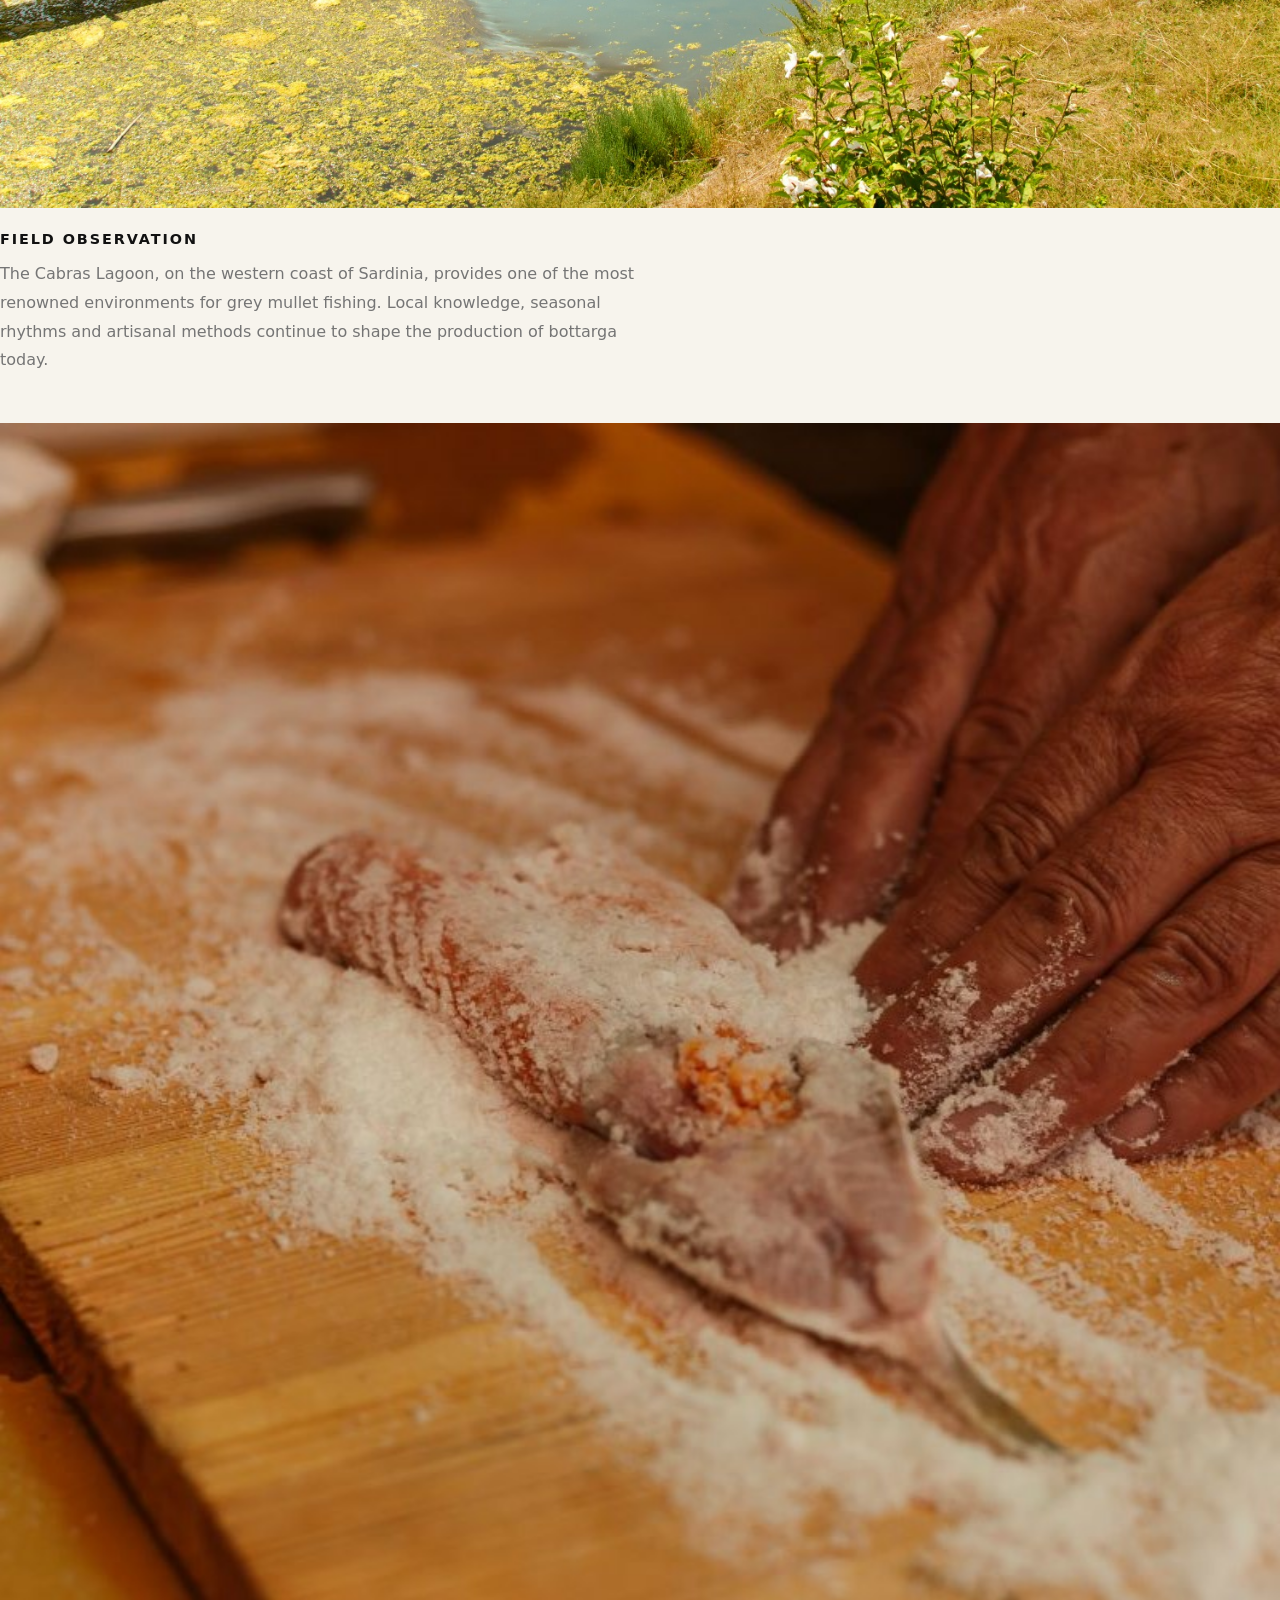
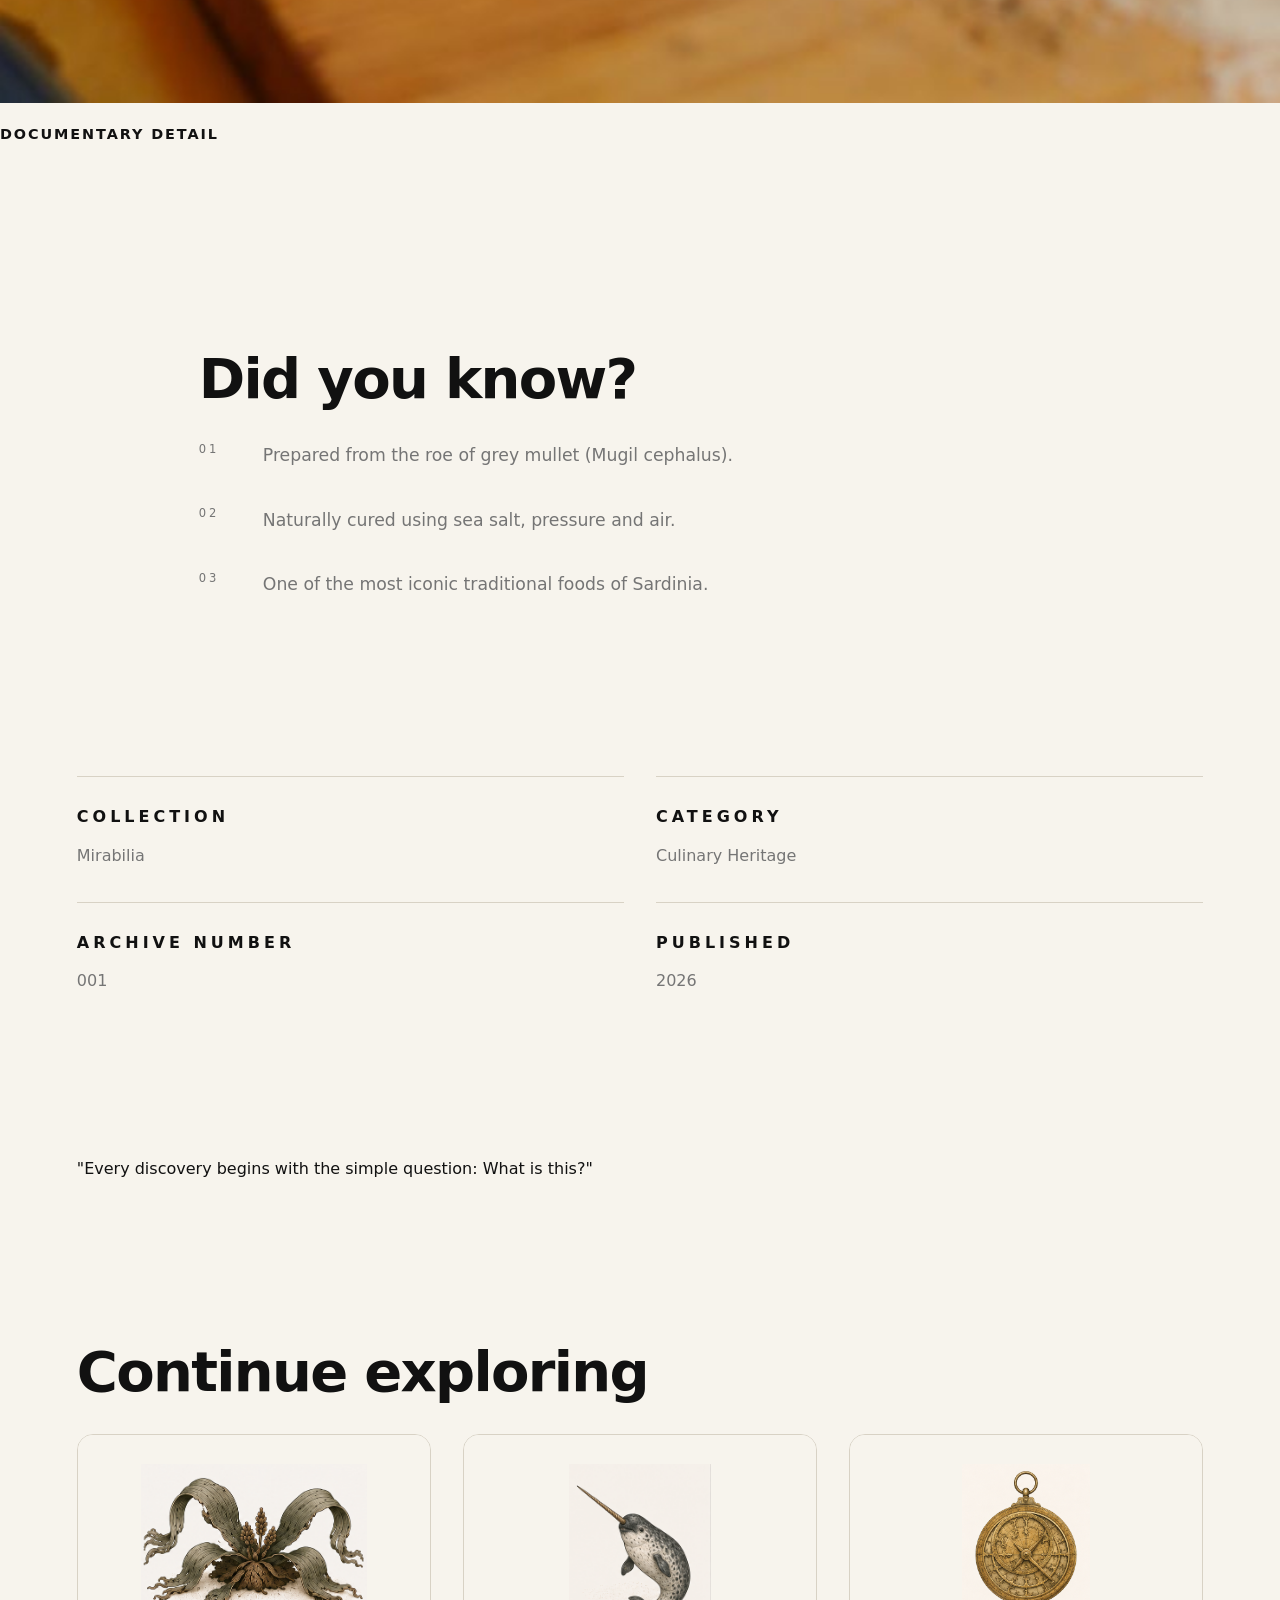
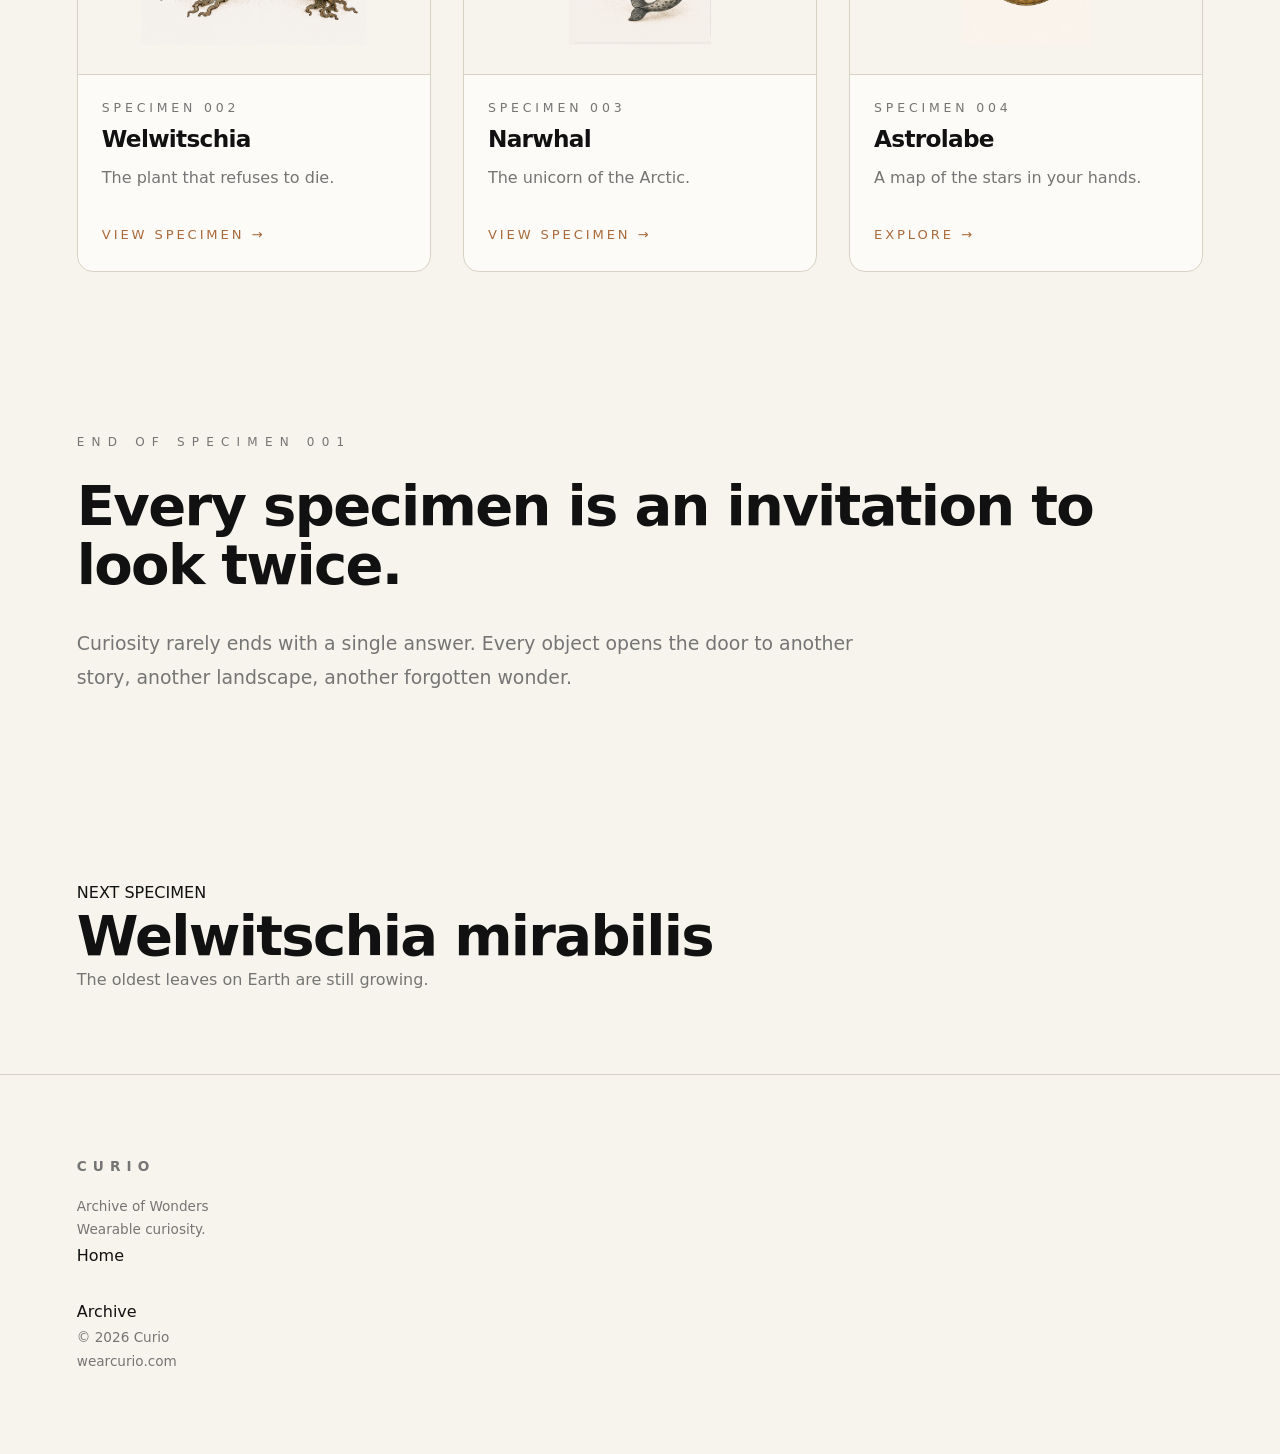
==== commit 336d326a: "Update specimen.html" ====
--- a/specimen.html
+++ b/specimen.html
@@ -299,10 +299,6 @@
 
             <div>
 
-                <p class="section-number">
-                    03
-                </p>
-
             </div>
 
             <div>
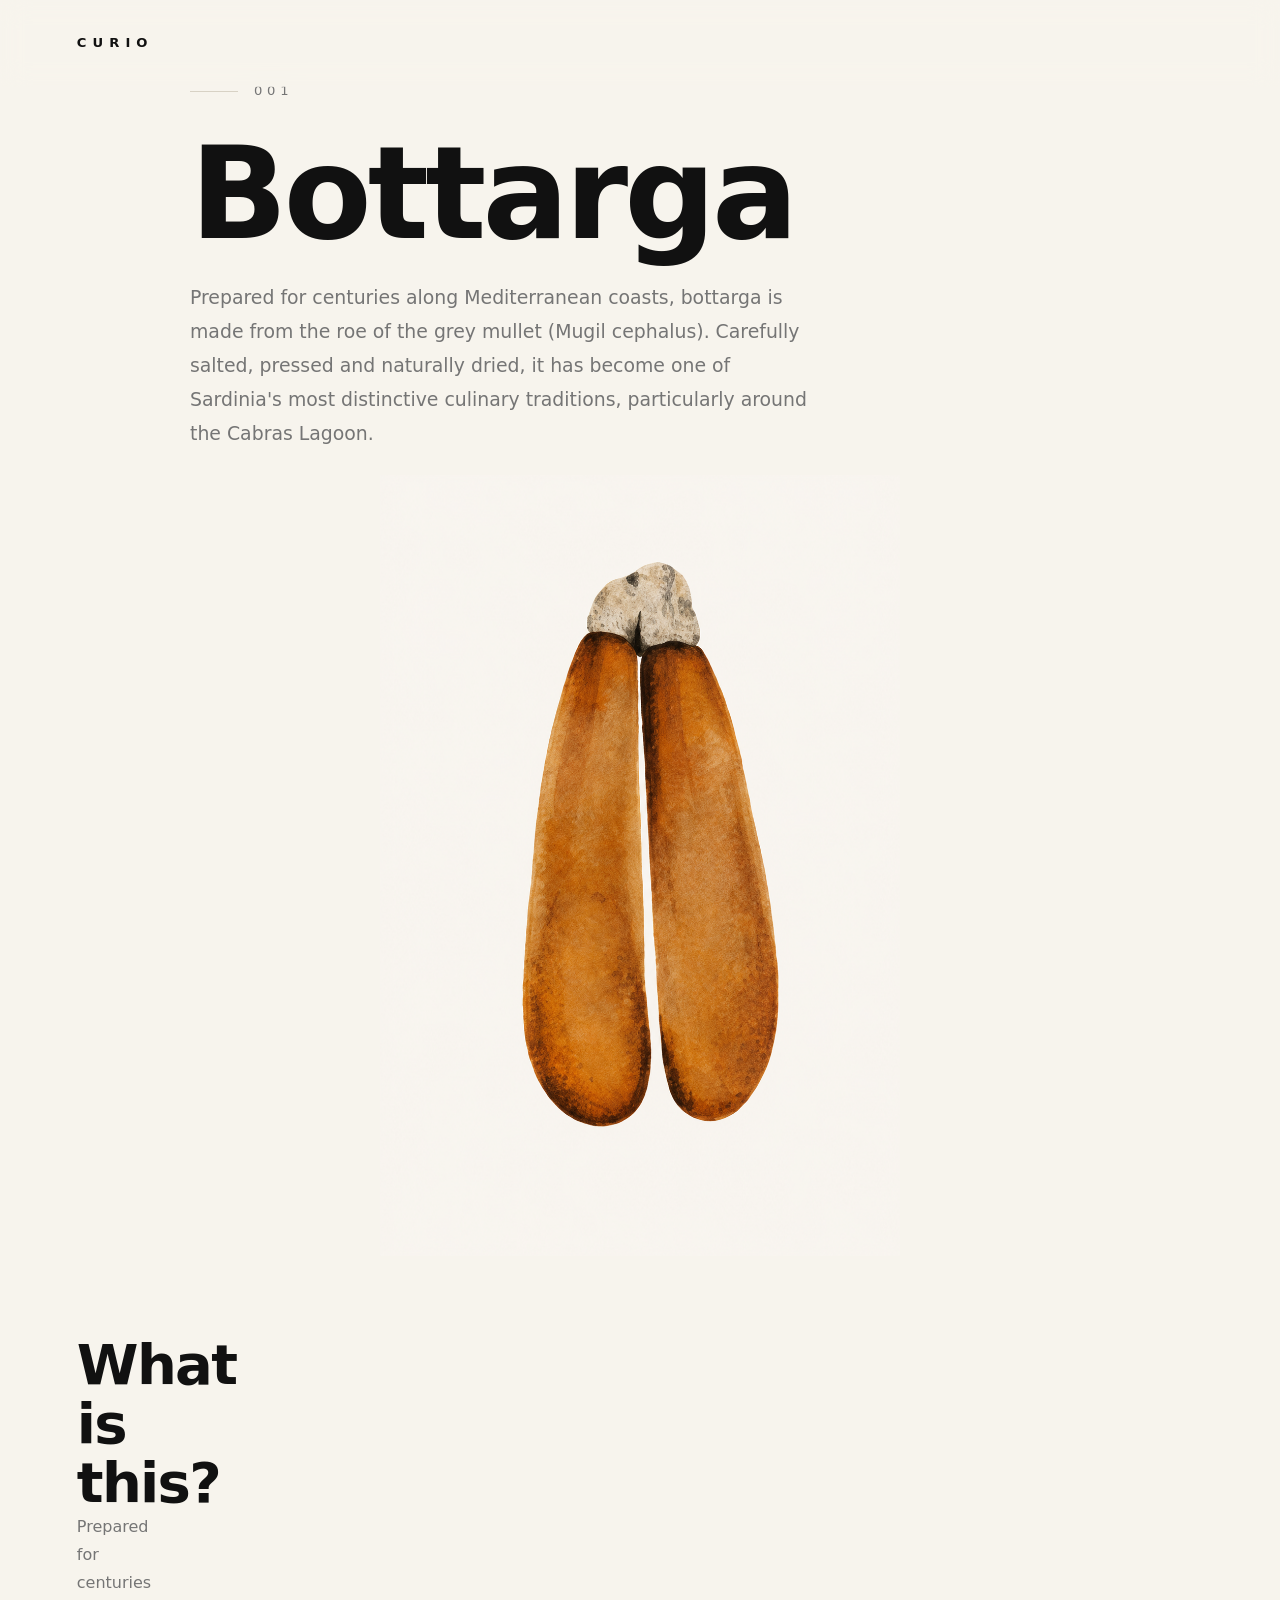
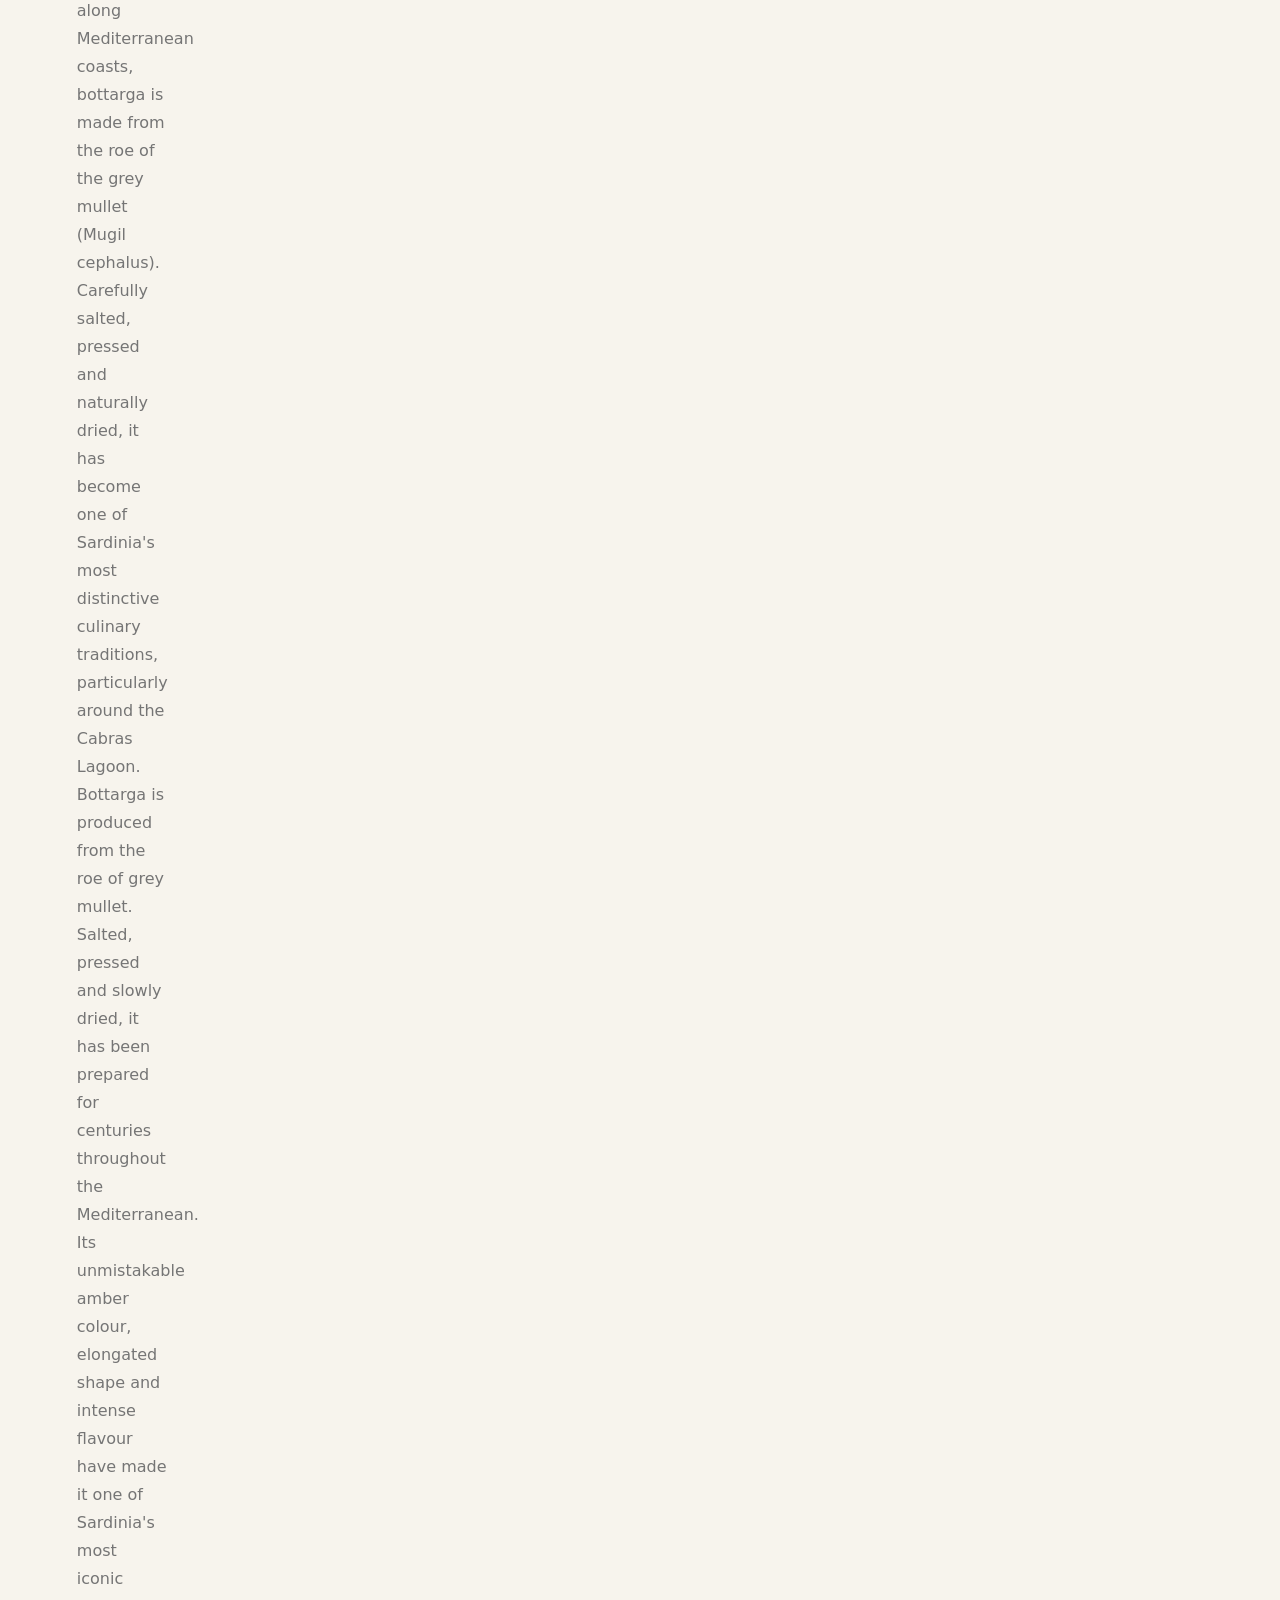
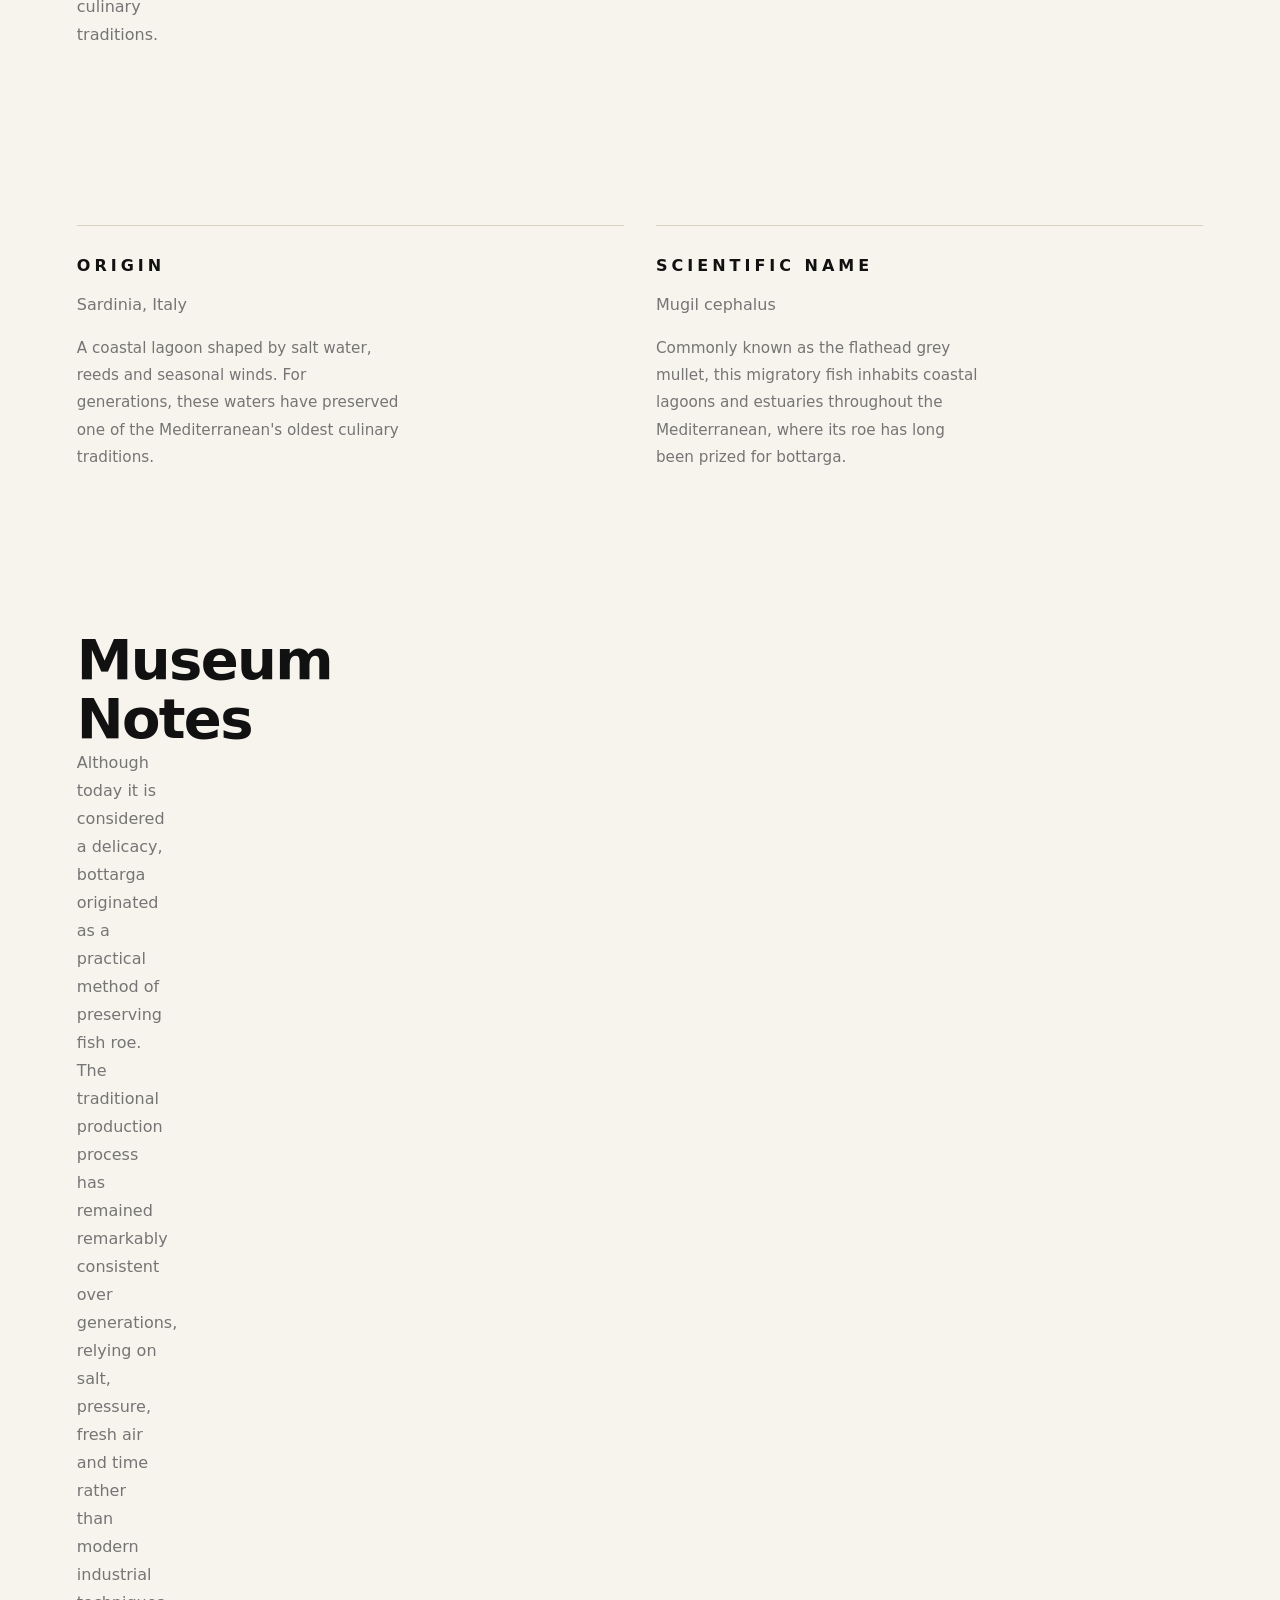
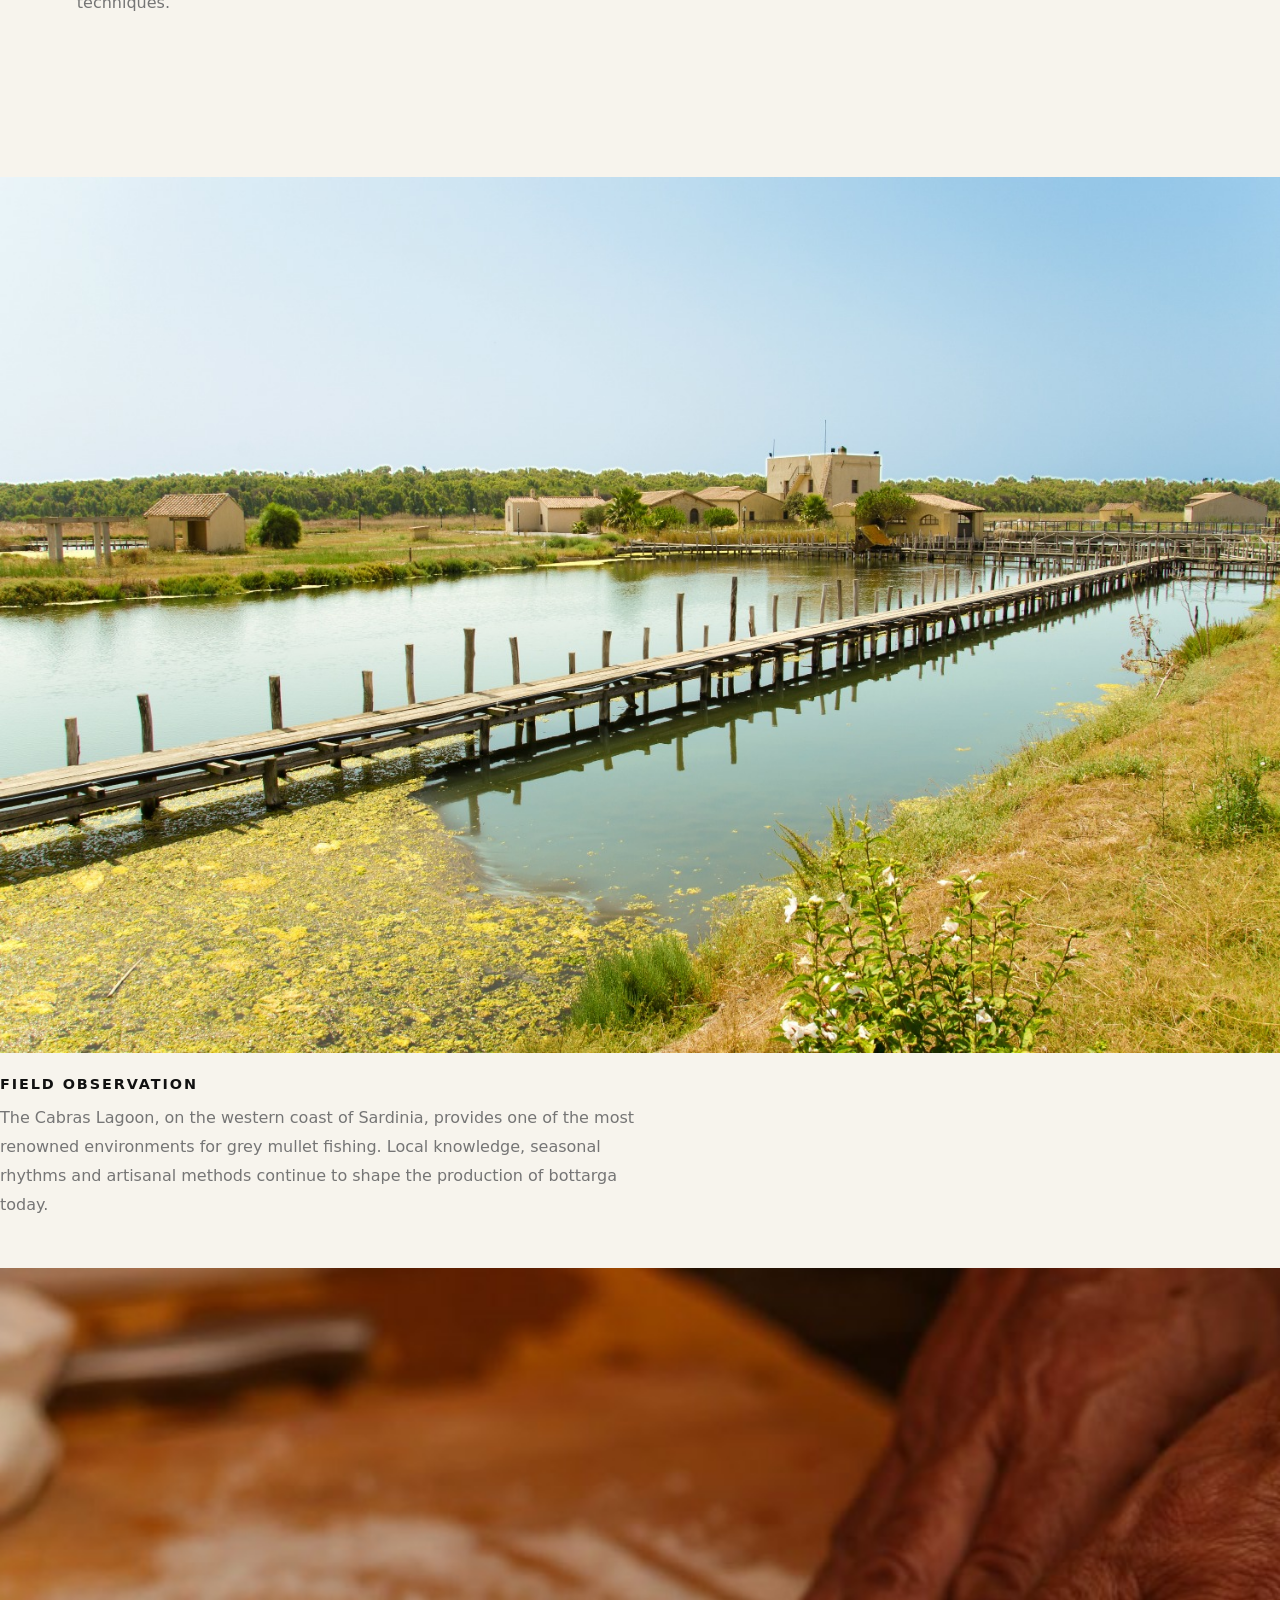
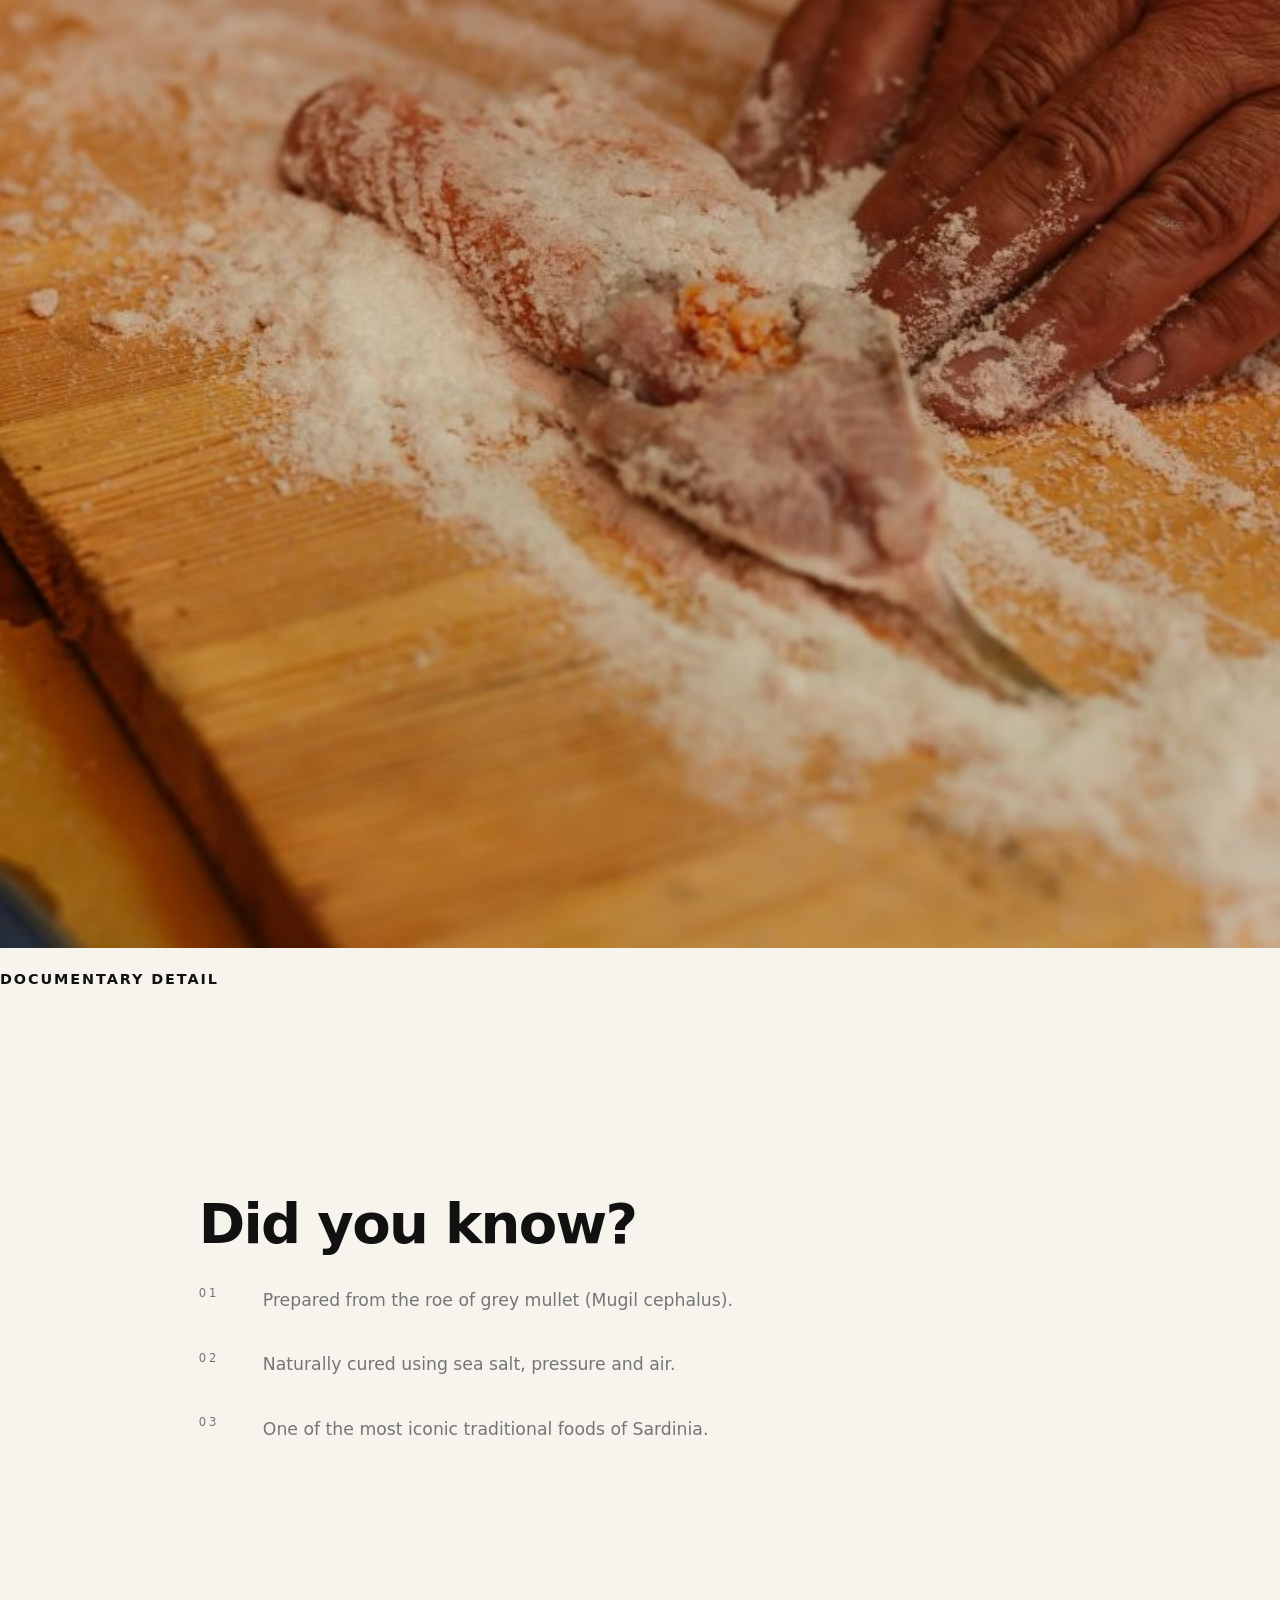
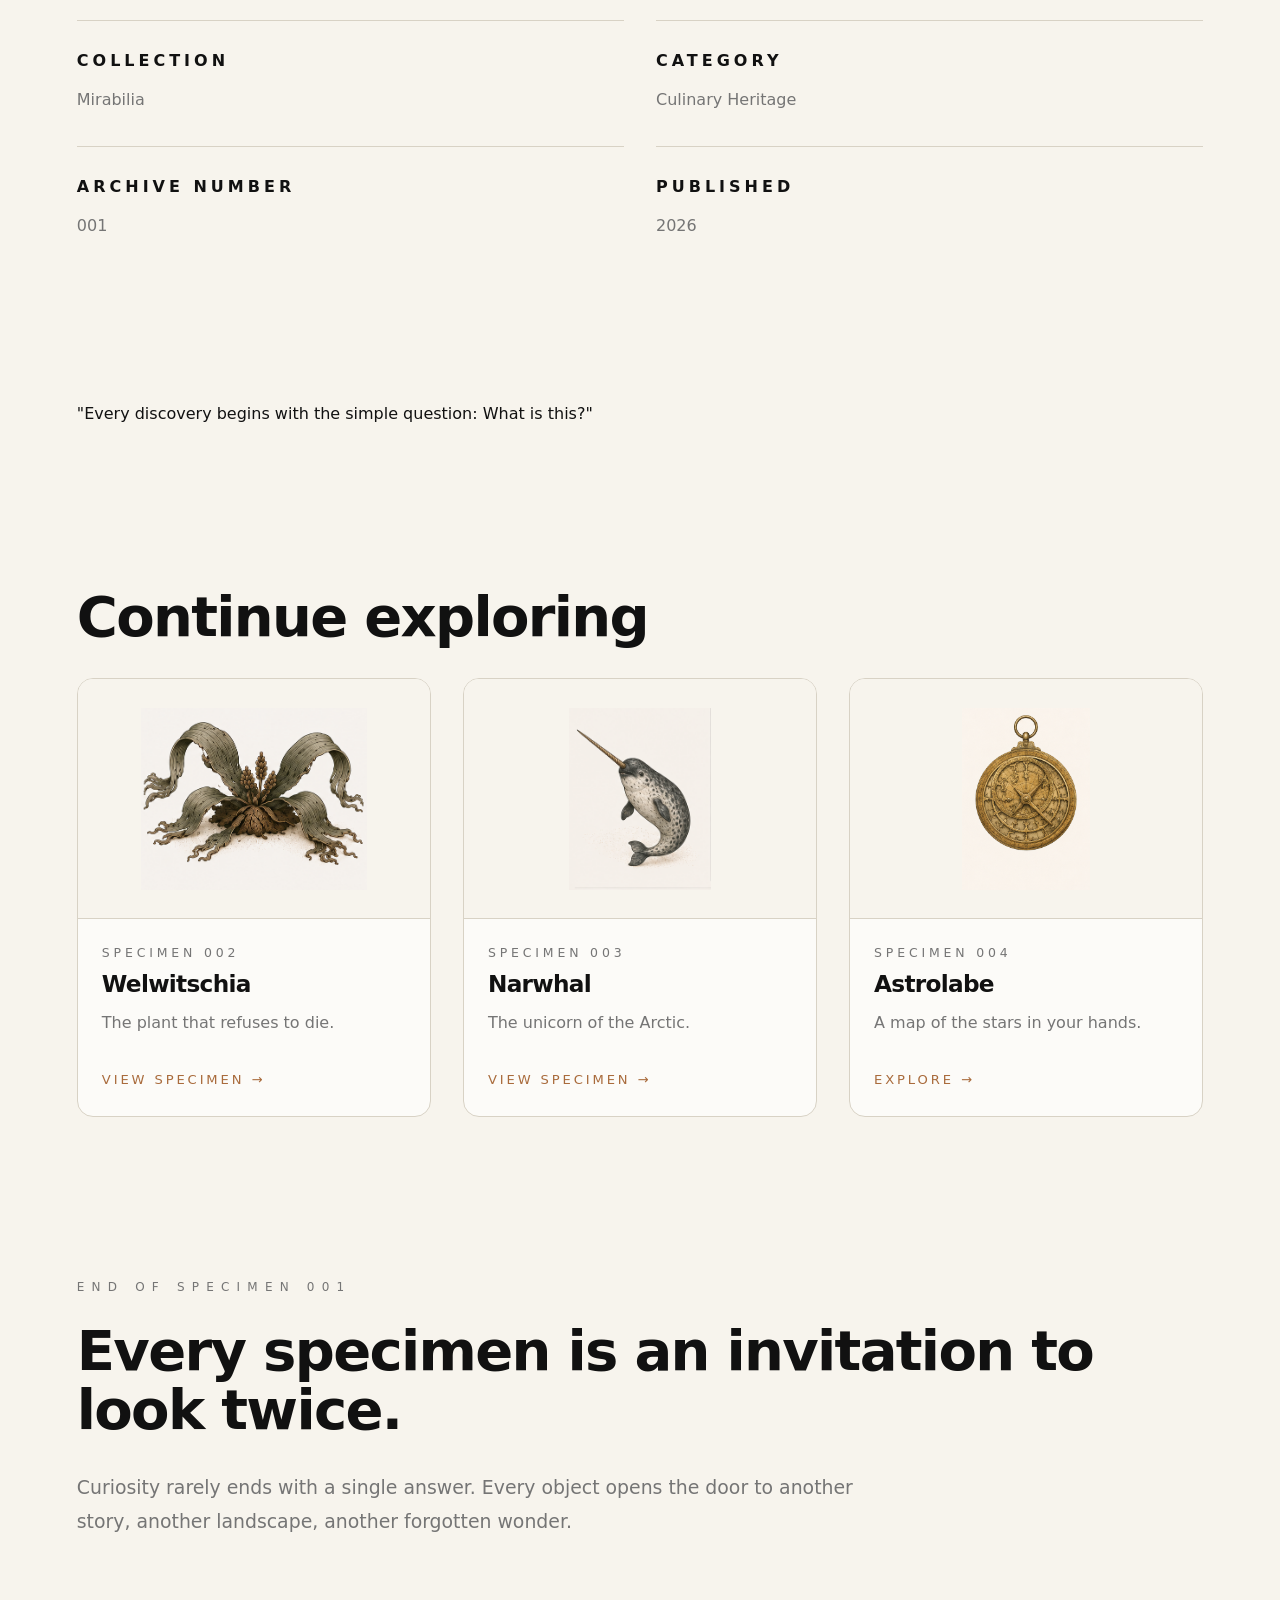
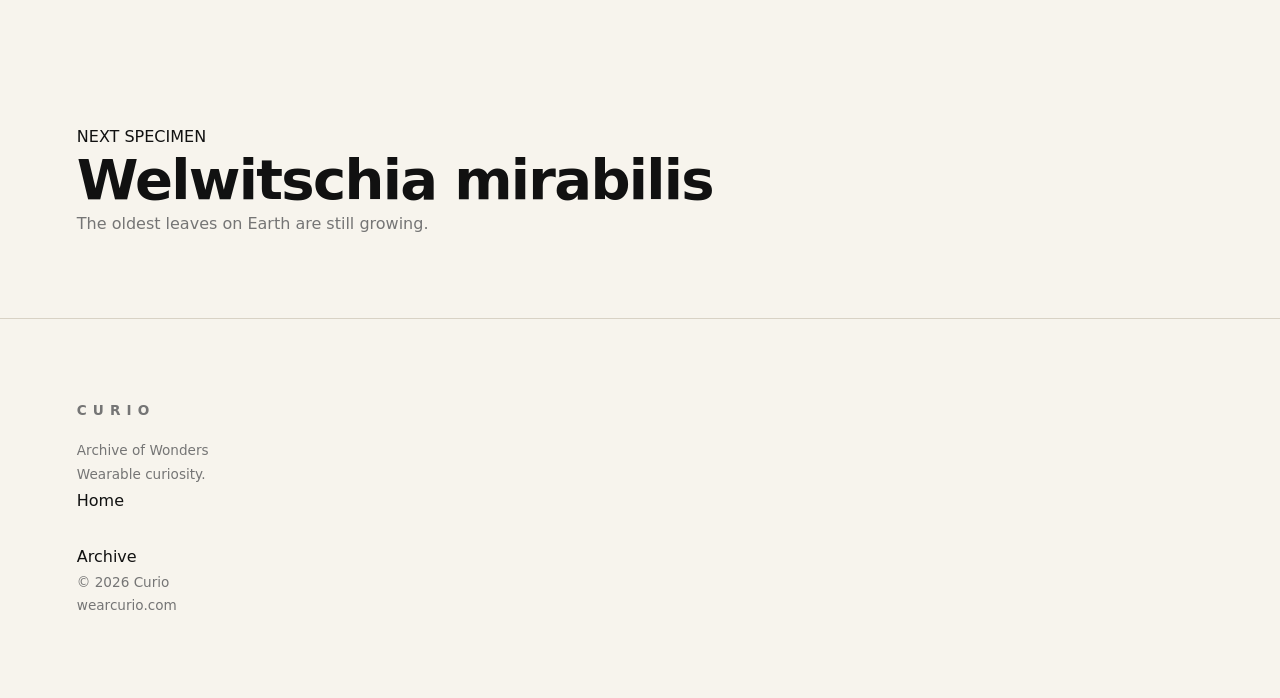
==== commit 39a9f1bb: "Update specimen.html" ====
--- a/specimen.html
+++ b/specimen.html
@@ -97,15 +97,6 @@
 
         <div class="intro-grid">
 
-            <div>
-
-                <p class="section-number">
-
-                    01
-
-                </p>
-
-            </div>
 
             <div>
 
@@ -223,16 +214,6 @@
 
             <div>
 
-                <p class="section-number">
-
-                    02
-
-                </p>
-
-            </div>
-
-            <div>
-
                 <h2>
 
                     Museum Notes
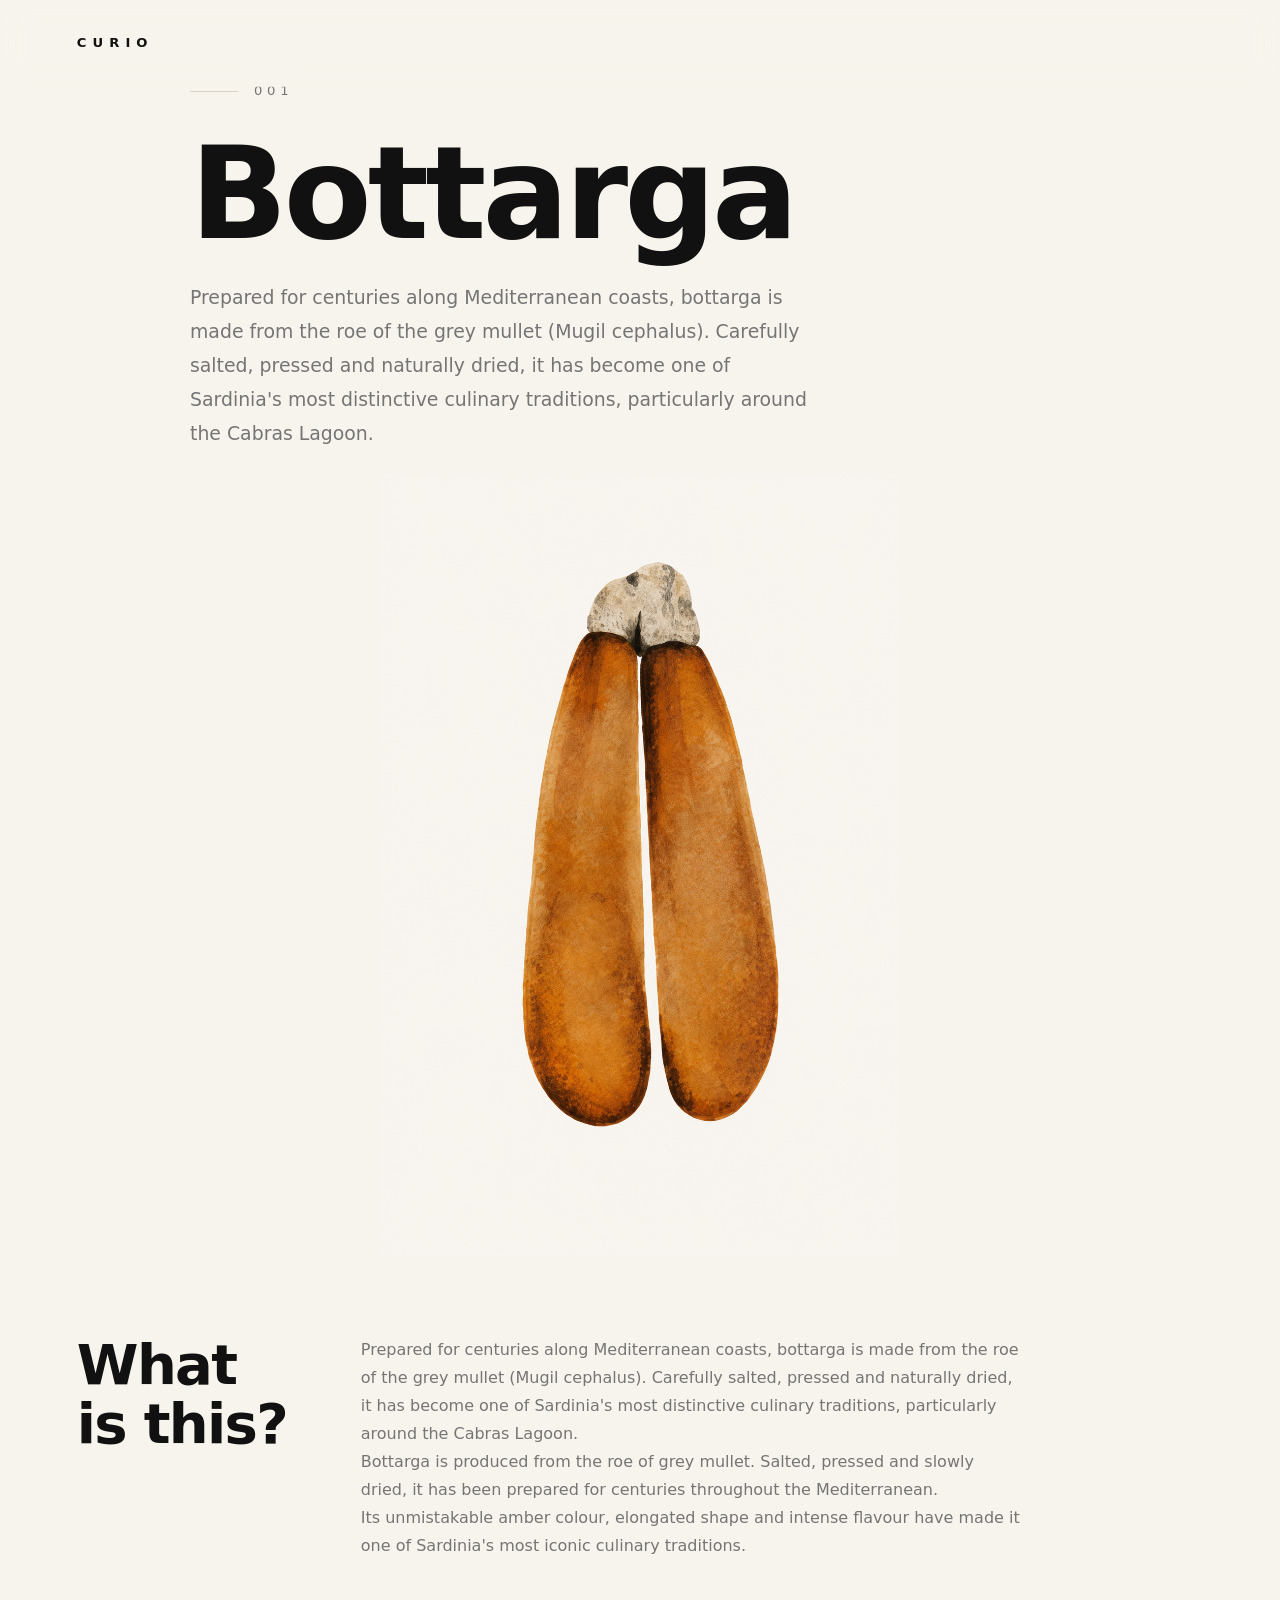
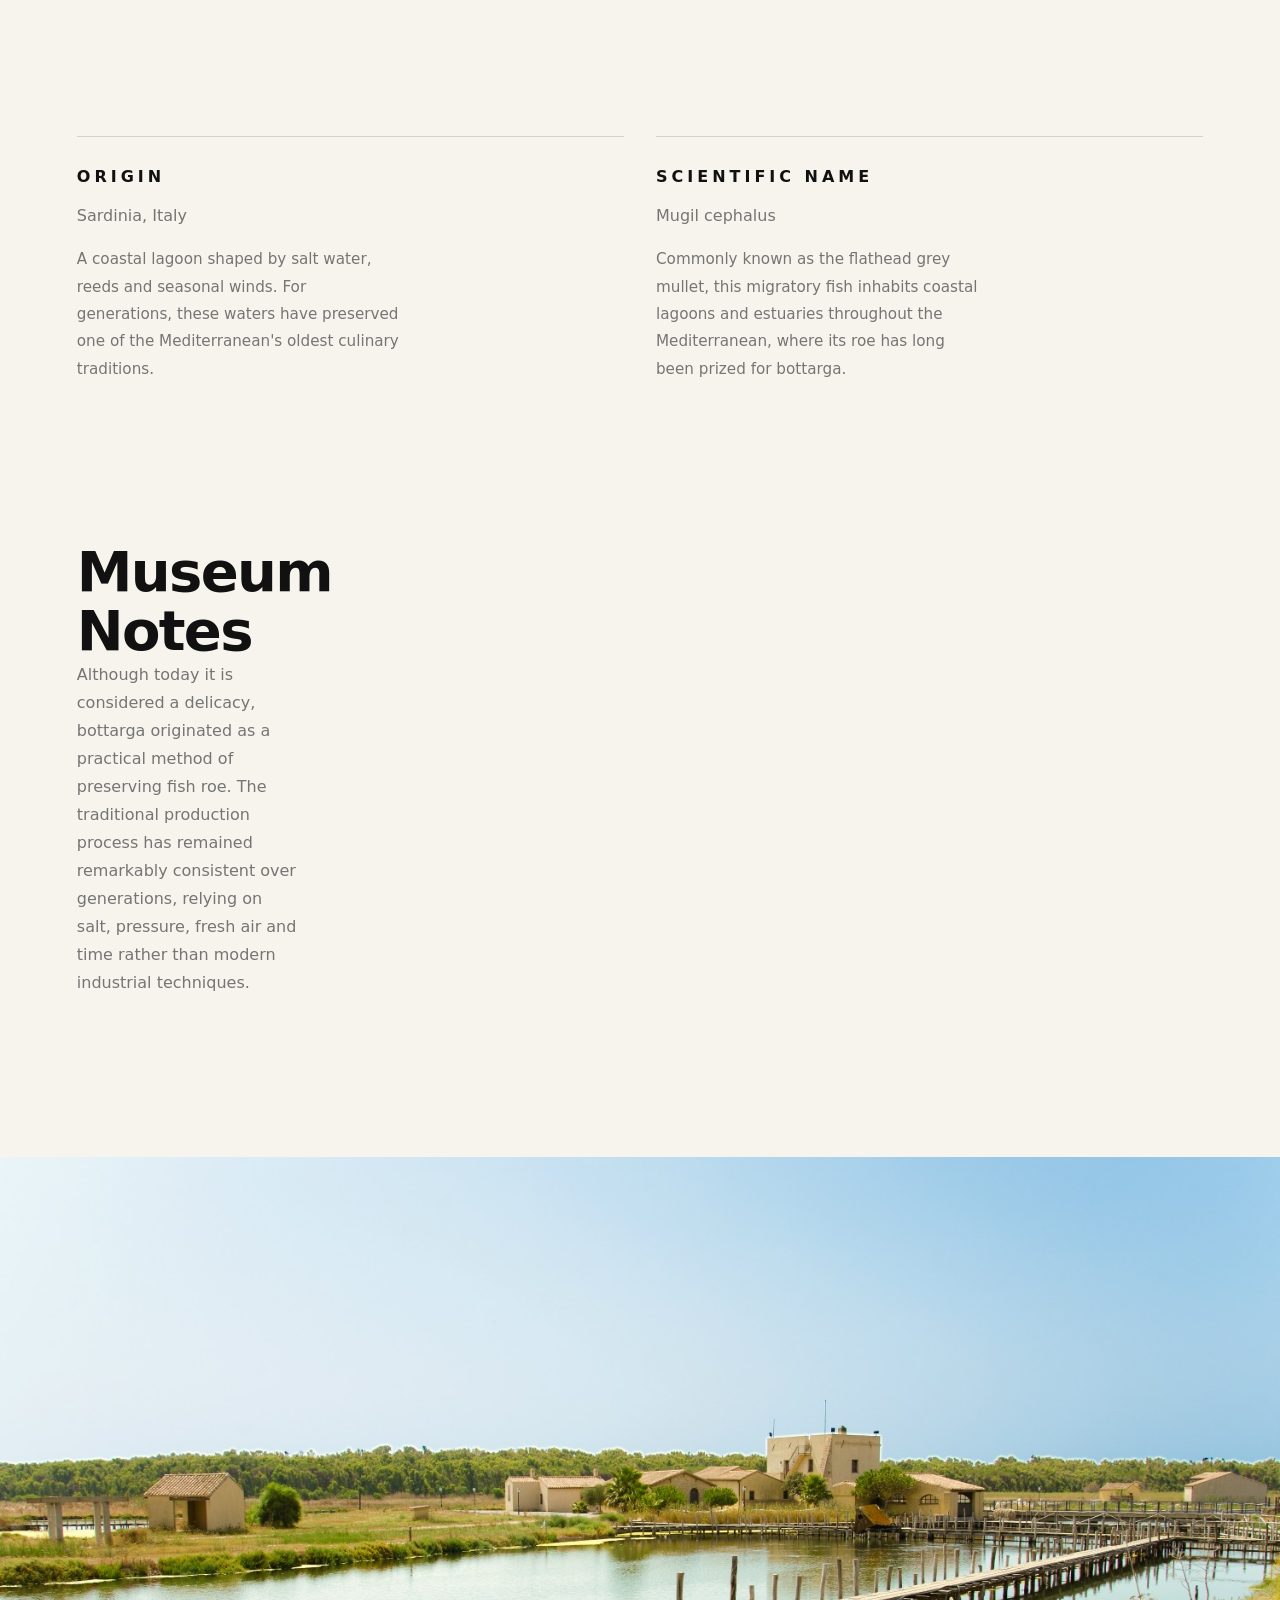
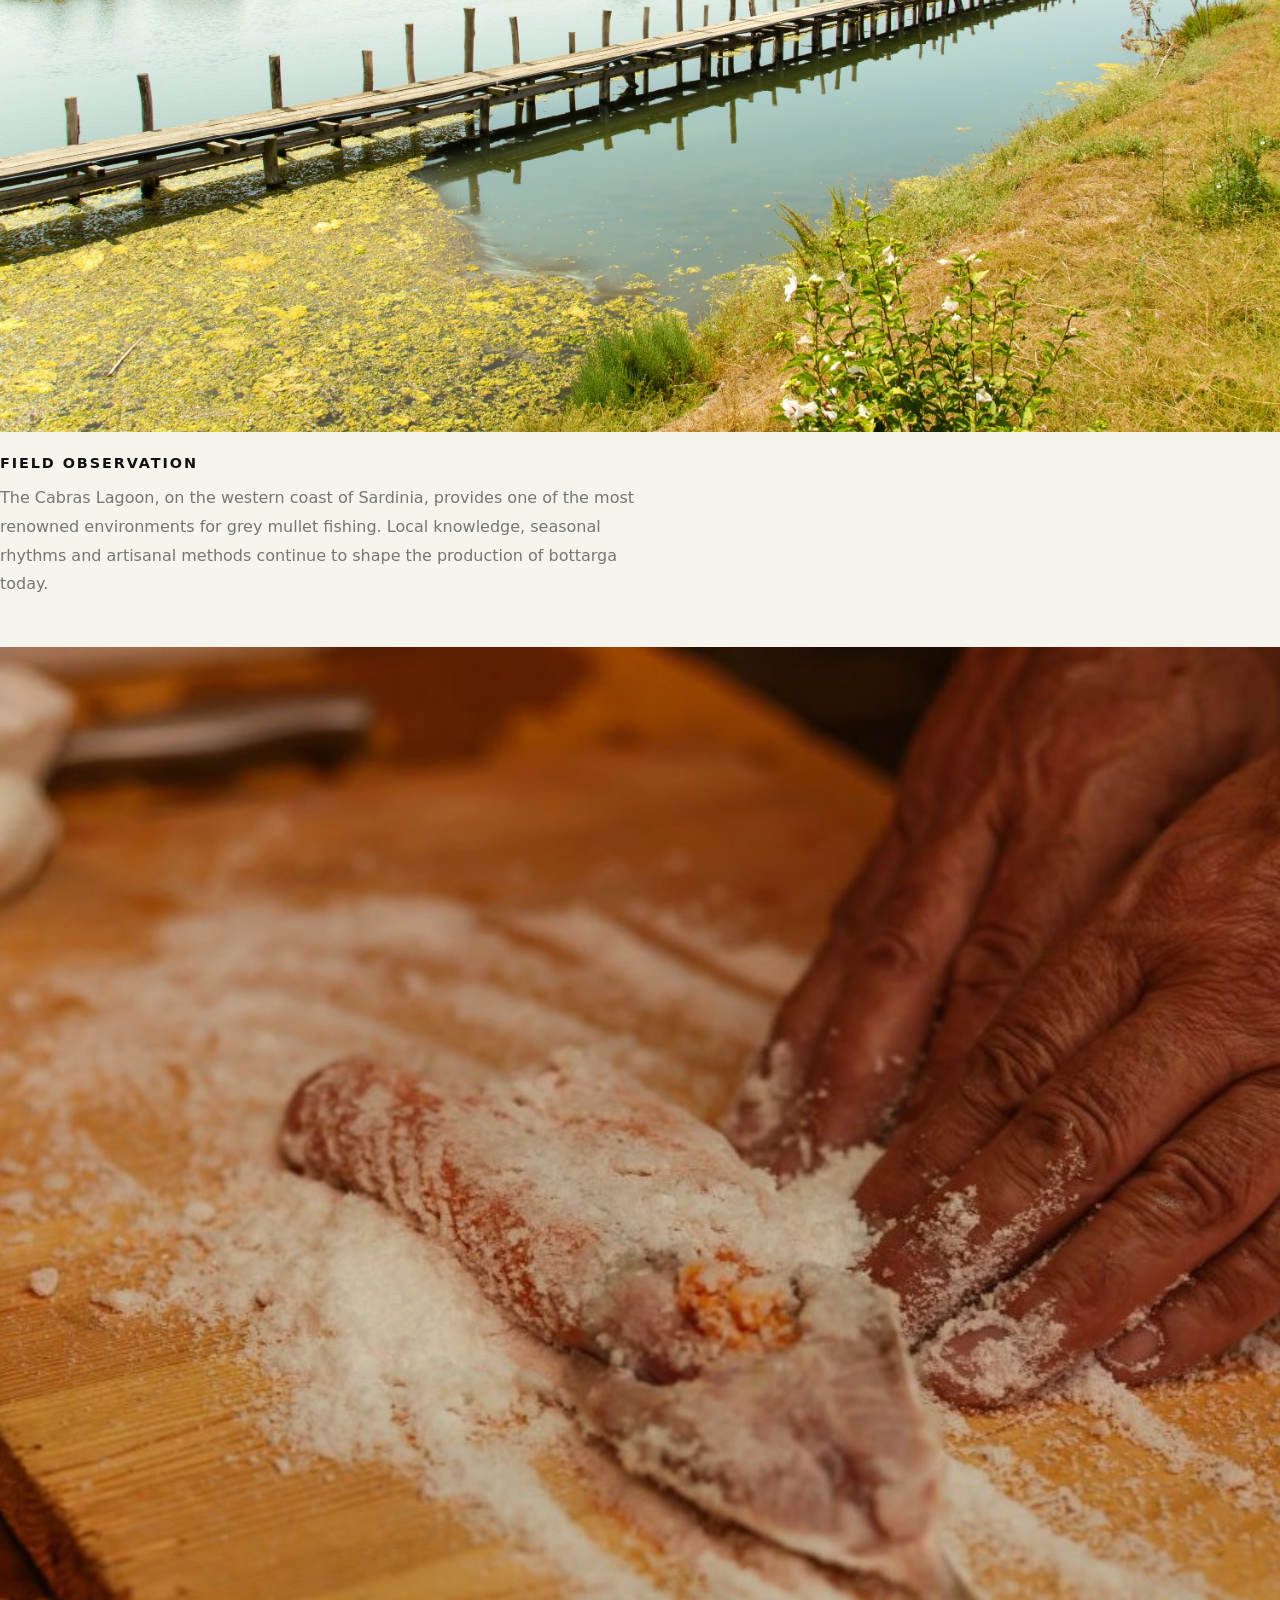
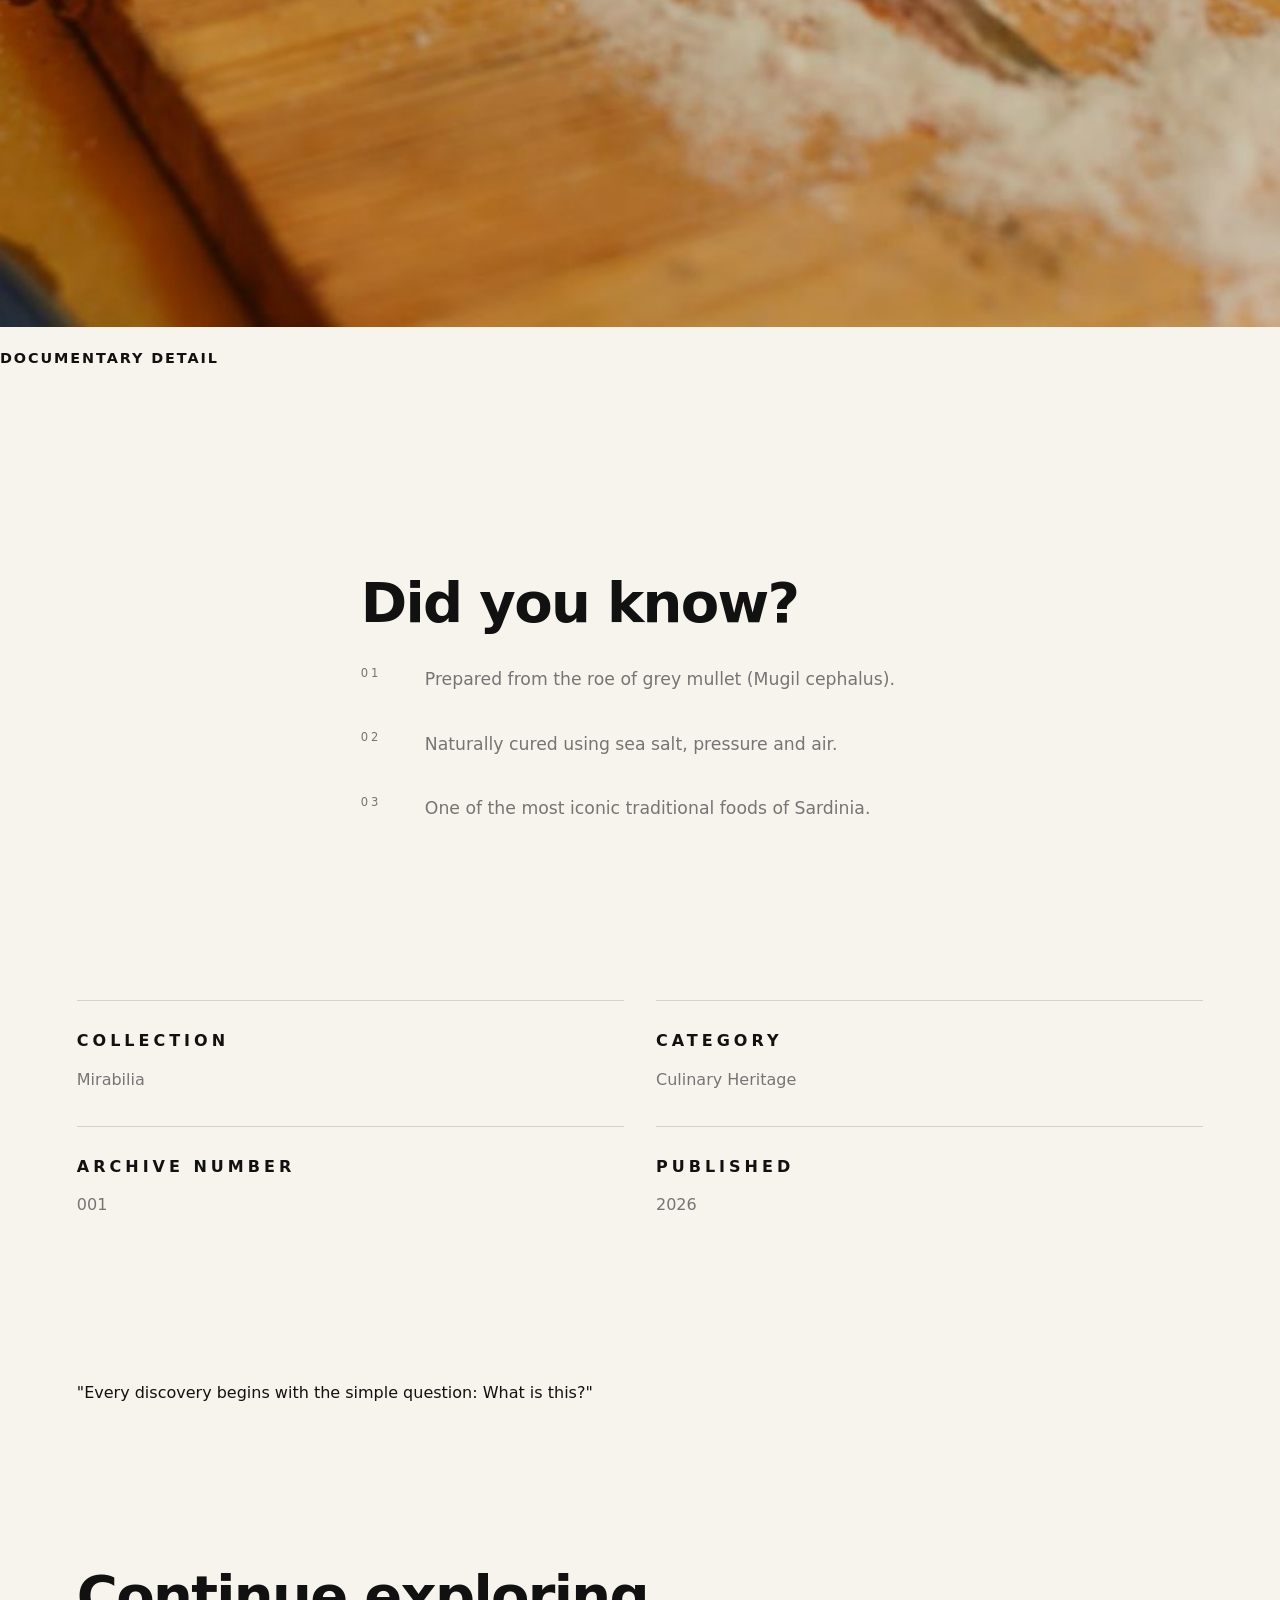
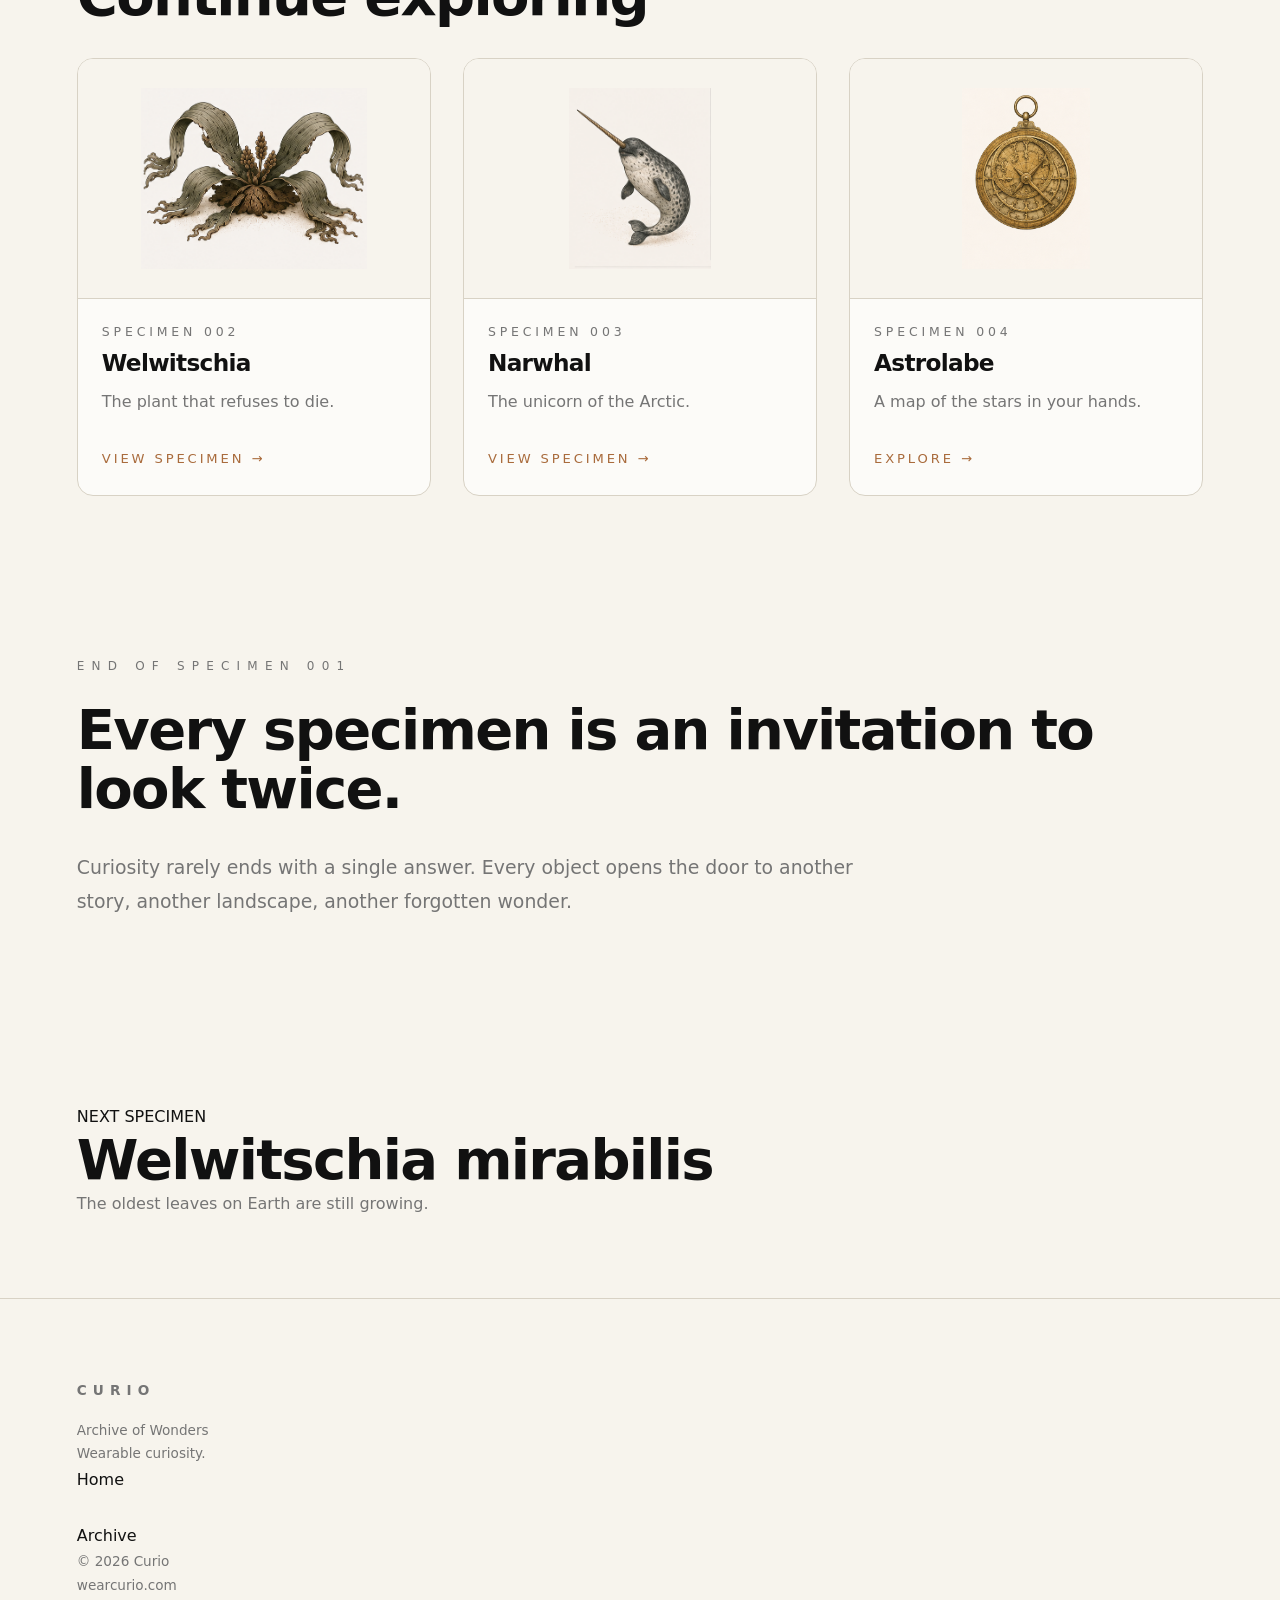
==== commit 5376aafb: "Update specimen.html" ====
--- a/specimen.html
+++ b/specimen.html
@@ -95,41 +95,37 @@
 
     <div class="container">
 
-        <div class="intro-grid">
-
-
-            <div>
-
-                <h2>
-
-                    What is this?
-
-                </h2>
-                <p id="specimen-description-long"></p>
-
-                <p>
-
-                    Bottarga is produced from the roe
-                    of grey mullet.
-
-                    Salted, pressed and slowly dried,
-                    it has been prepared for centuries
-                    throughout the Mediterranean.
-
-                </p>
-
-                <p>
-
-                    Its unmistakable amber colour,
-                    elongated shape and intense flavour
-                    have made it one of Sardinia's
-                    most iconic culinary traditions.
-
-                </p>
-
-            </div>
-
-        </div>
+<div class="intro-grid">
+
+    <div>
+        <h2>
+            What is this?
+        </h2>
+    </div>
+
+    <div>
+
+        <p id="specimen-description-long"></p>
+
+        <p>
+            Bottarga is produced from the roe
+            of grey mullet.
+
+            Salted, pressed and slowly dried,
+            it has been prepared for centuries
+            throughout the Mediterranean.
+        </p>
+
+        <p>
+            Its unmistakable amber colour,
+            elongated shape and intense flavour
+            have made it one of Sardinia's
+            most iconic culinary traditions.
+        </p>
+
+    </div>
+
+</div>
 
     </div>
 
--- a/css/main.css
+++ b/css/main.css
@@ -583,9 +583,9 @@
 
     display:grid;
 
-    grid-template-columns:90px 1fr;
-
-    gap:2rem;
+    grid-template-columns:220px minmax(0, 1fr);
+
+    gap:4rem;
 
     align-items:start;
 
@@ -1358,7 +1358,15 @@
     .intro-grid,
     .continue-layout{
 
-        display:block;
+        display:grid;
+
+    }
+
+    .intro-grid{
+
+        grid-template-columns:1fr;
+
+        gap:2rem;
 
     }
 
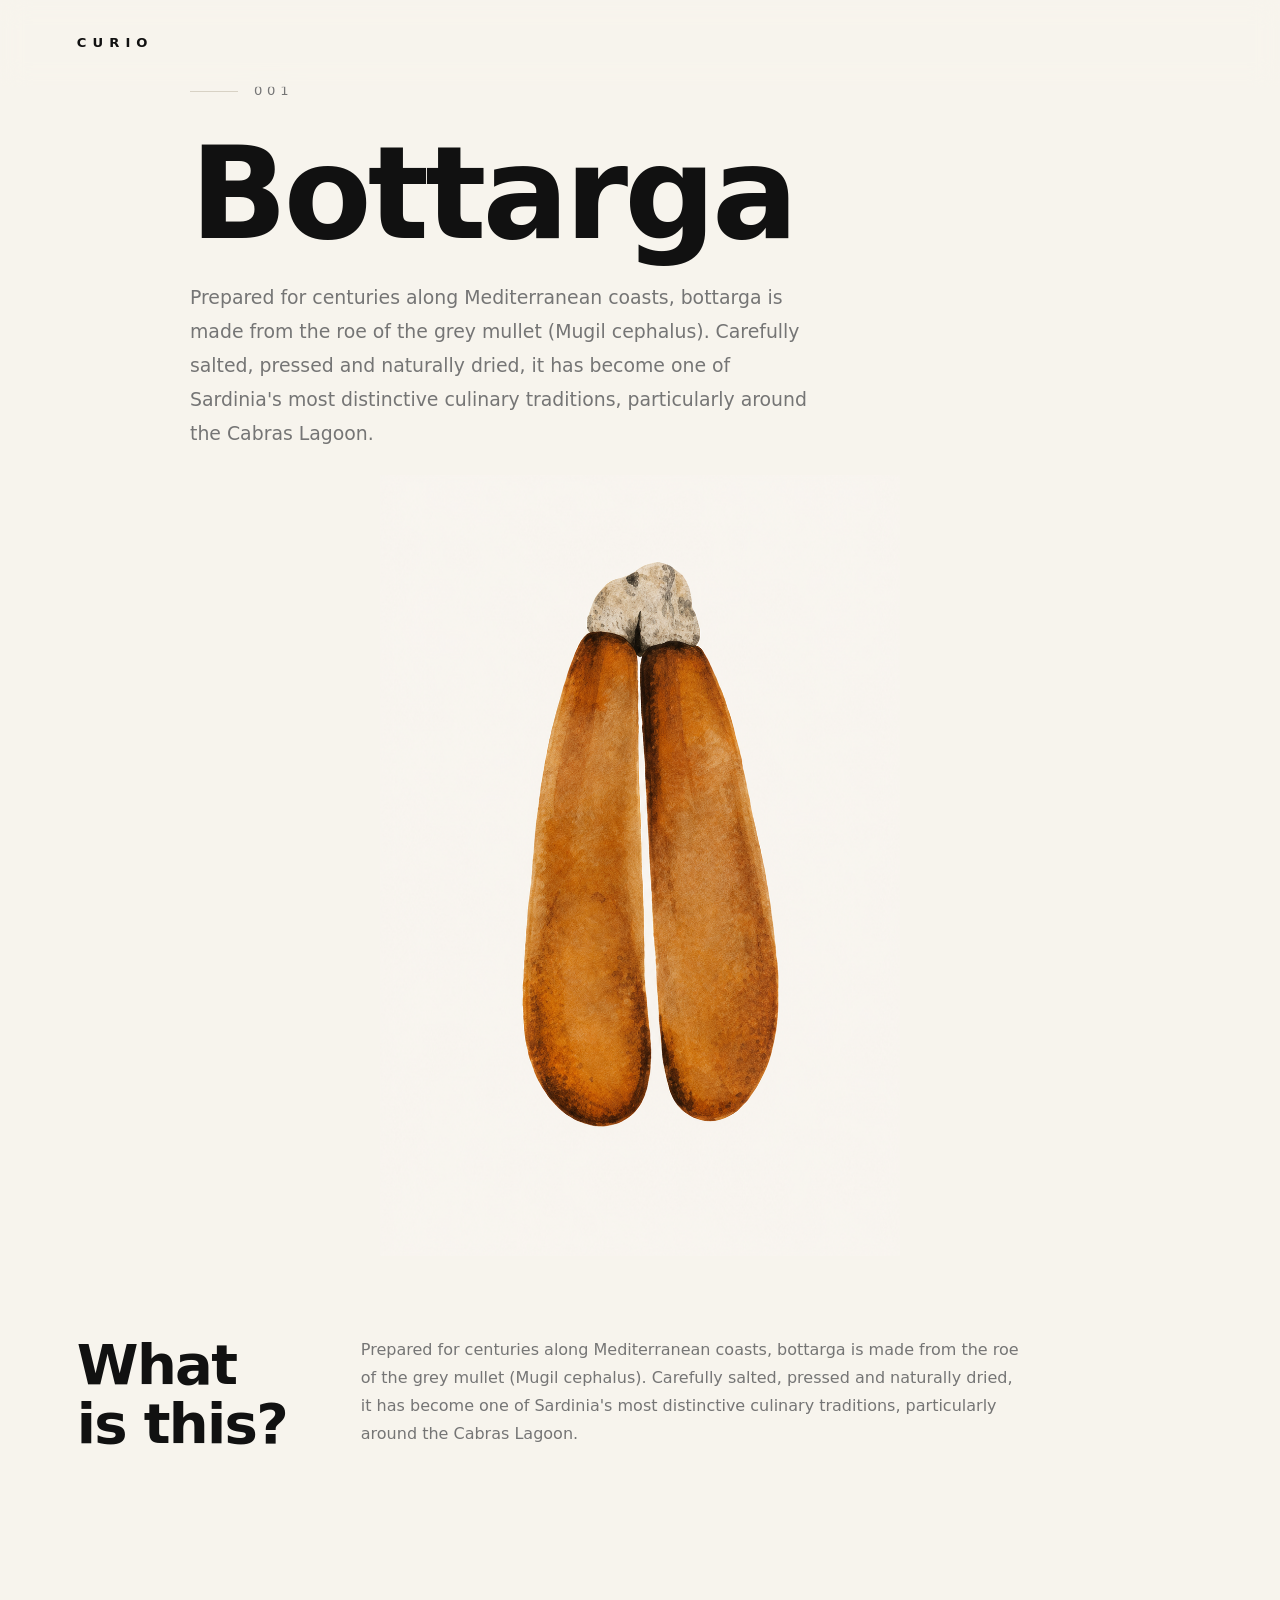
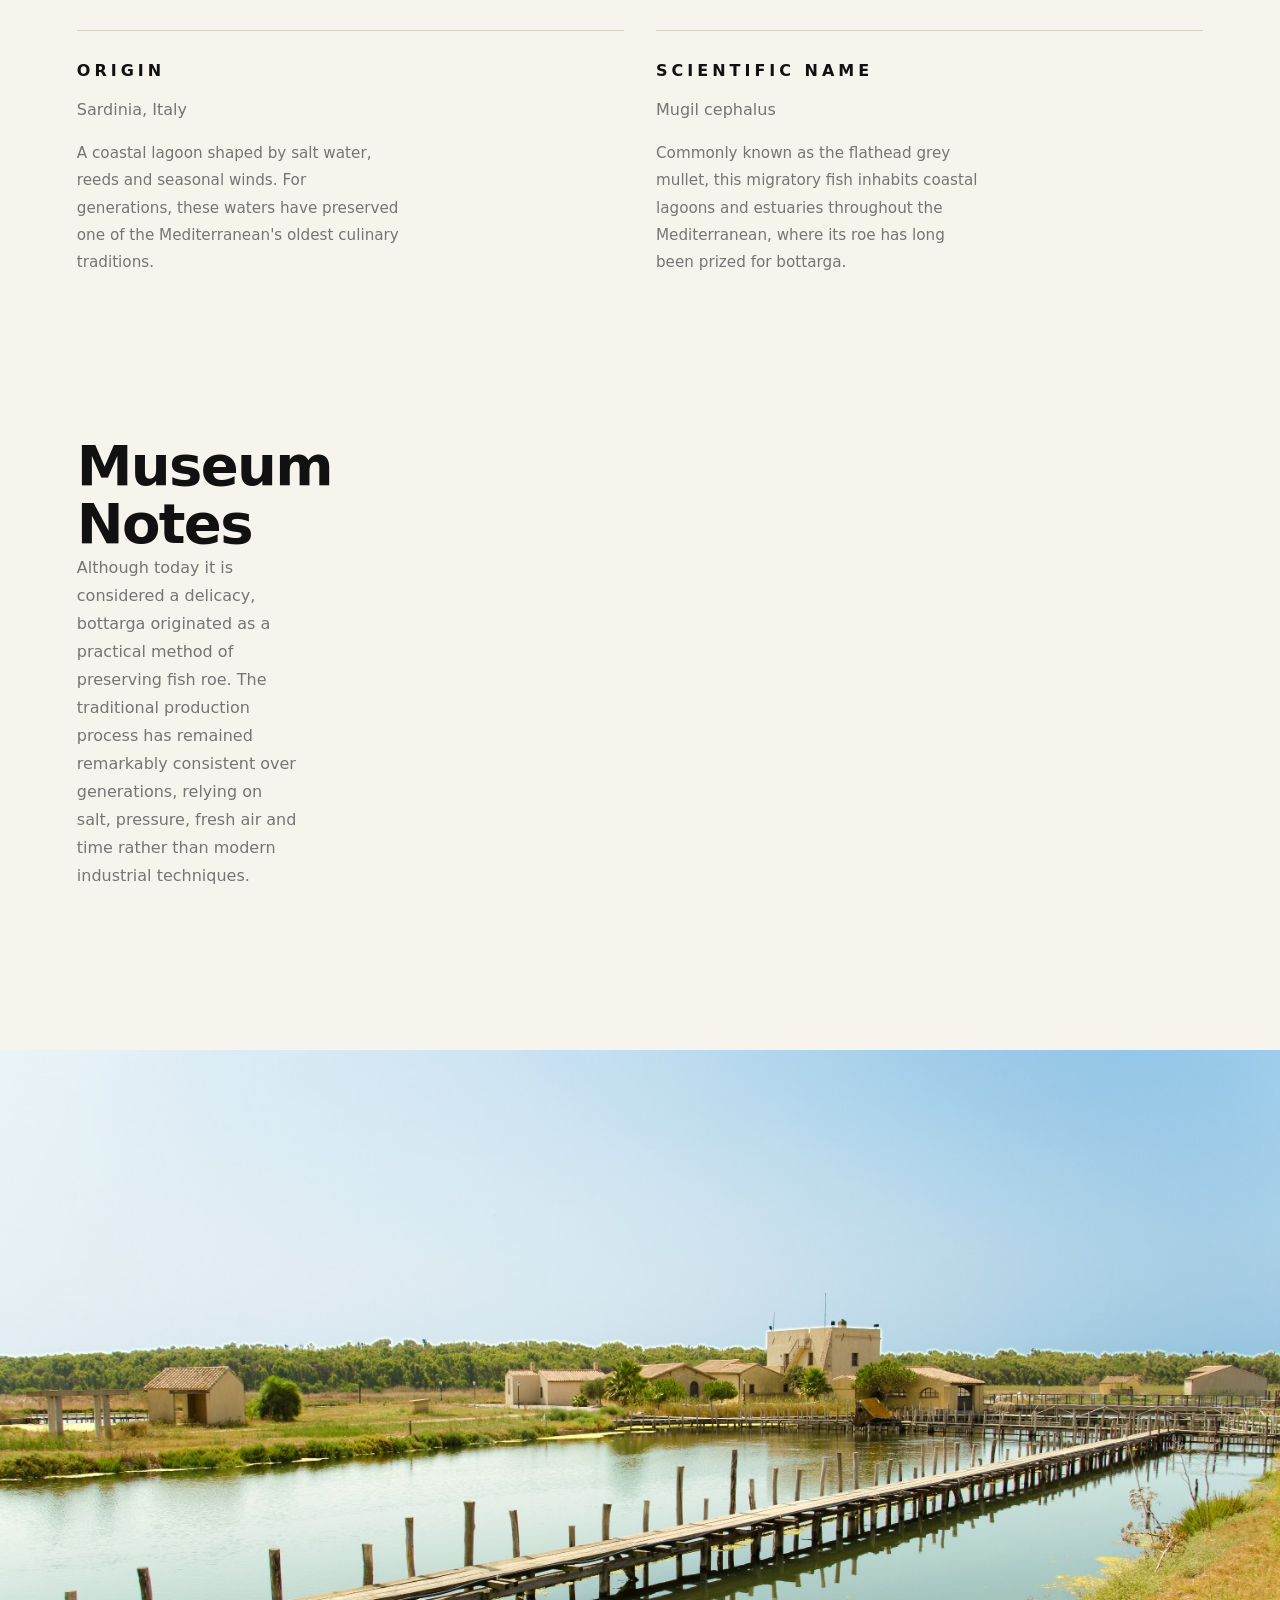
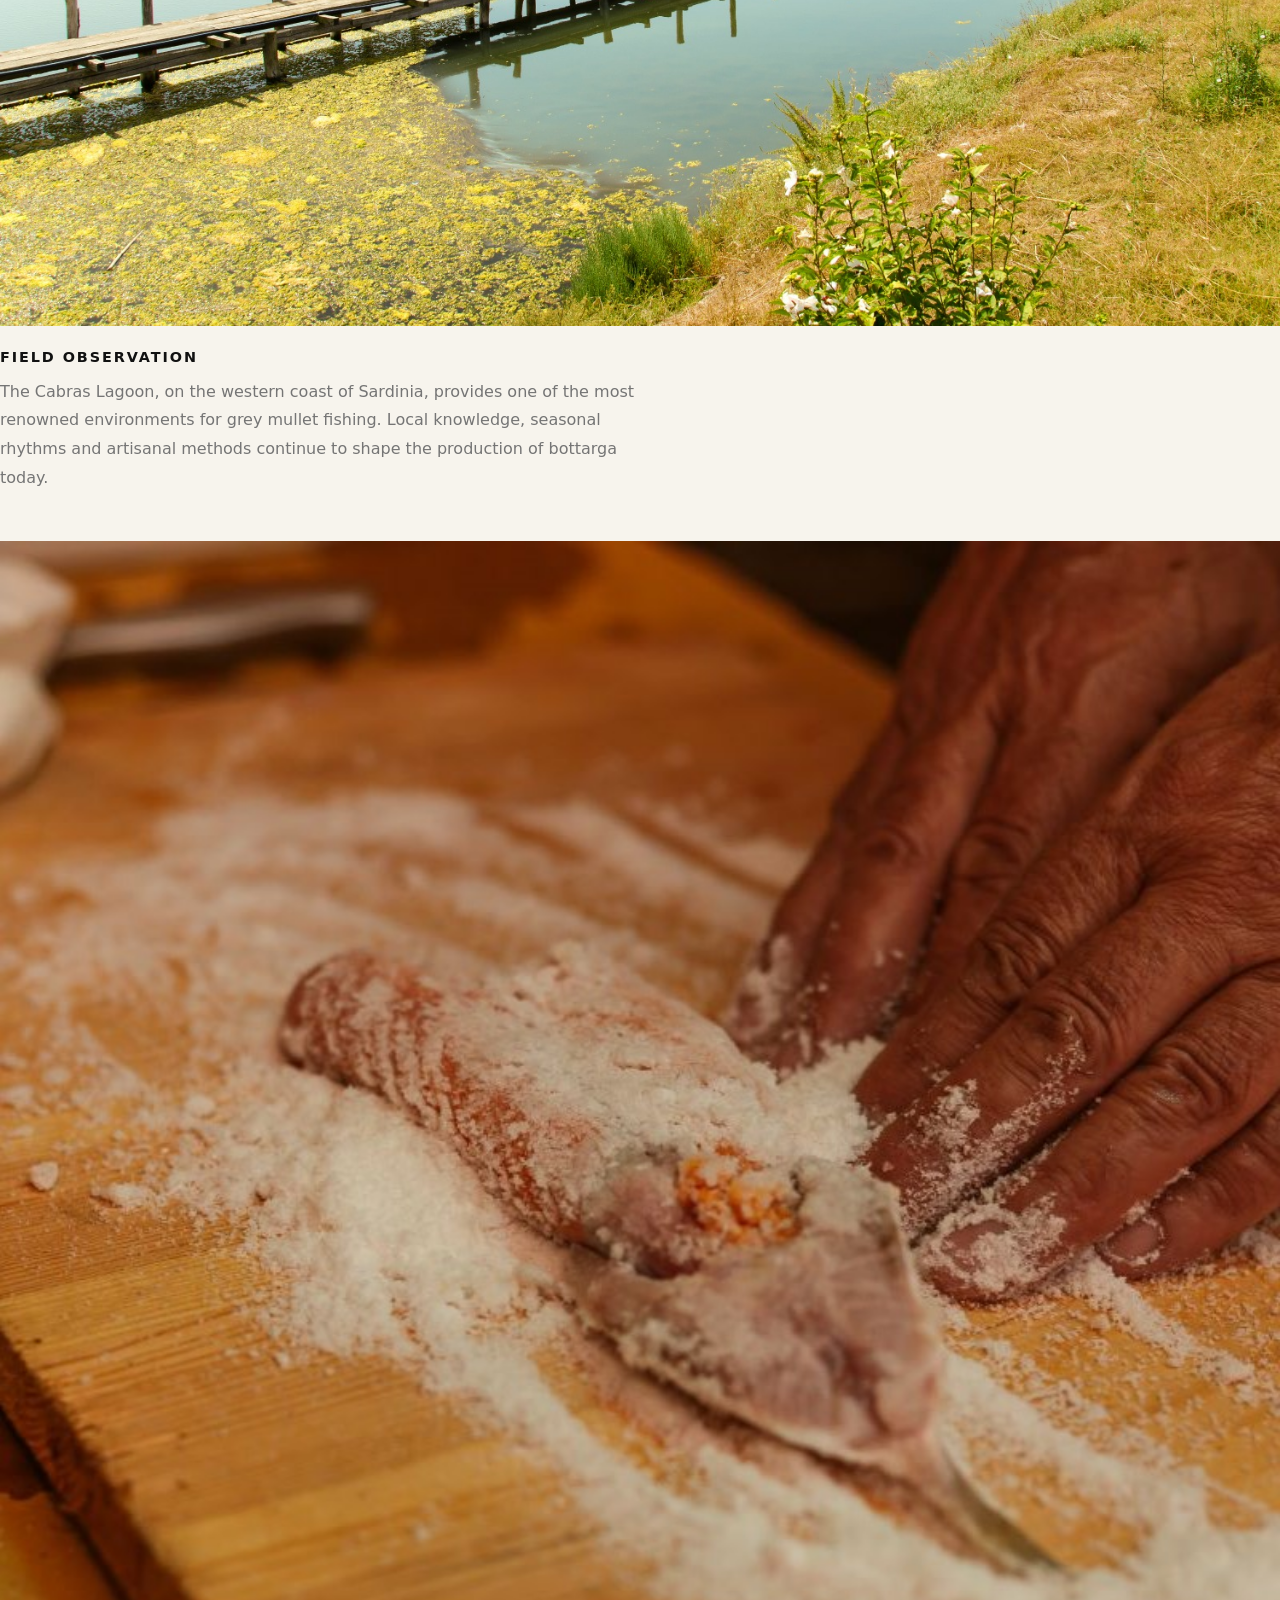
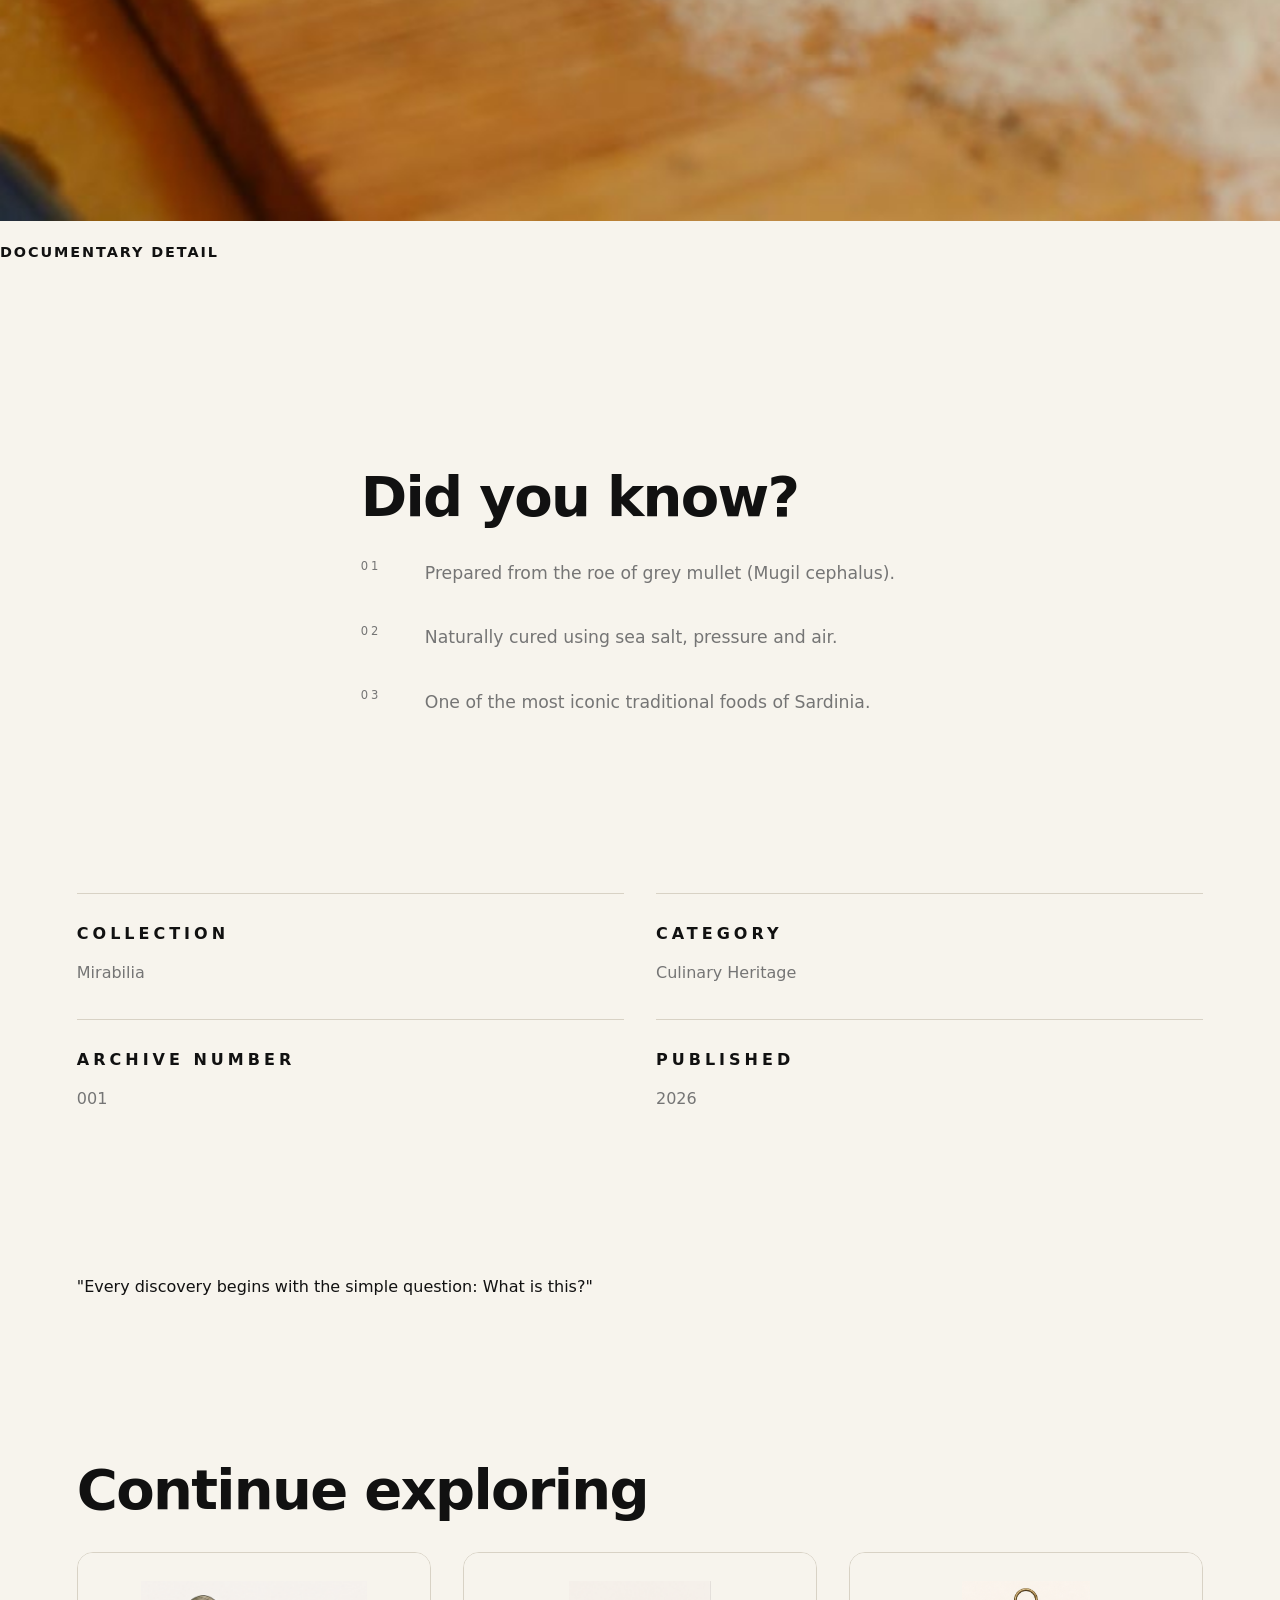
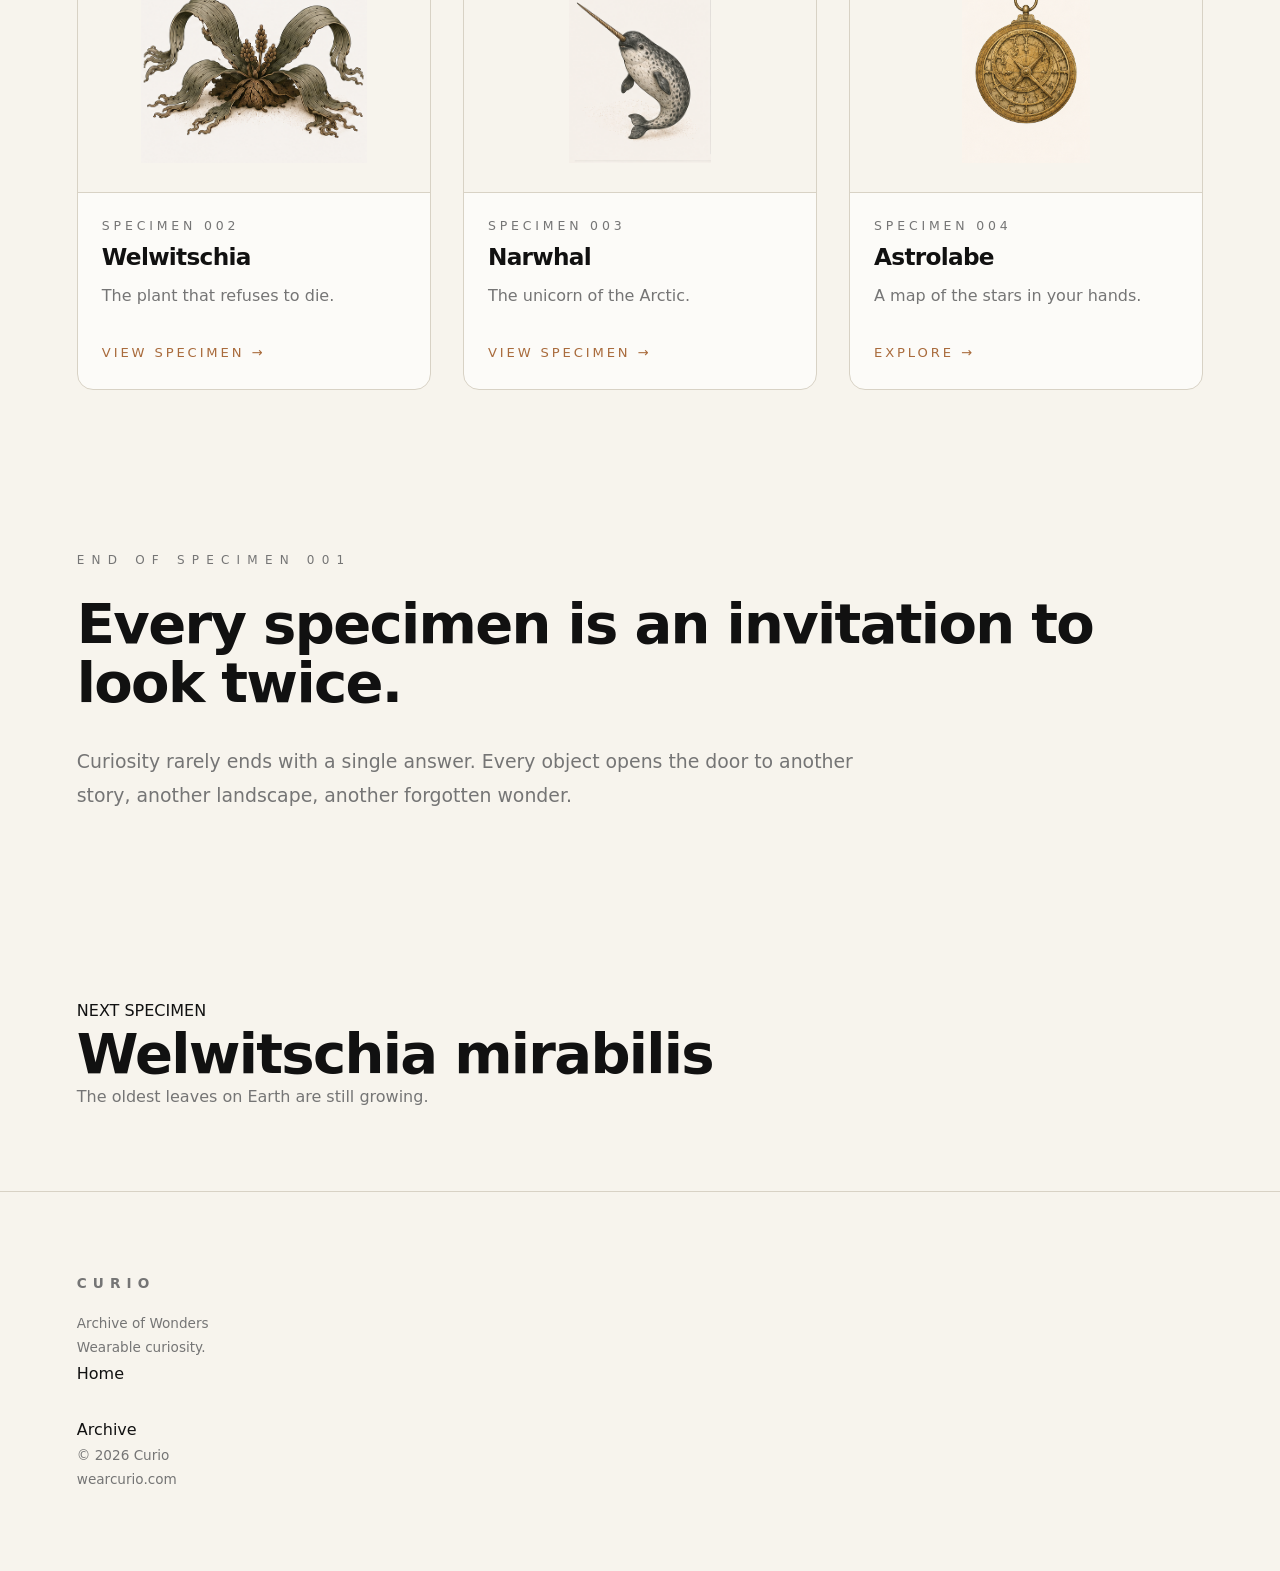
==== commit d77592de: "Update specimen.html" ====
--- a/specimen.html
+++ b/specimen.html
@@ -105,23 +105,11 @@
 
     <div>
 
-        <p id="specimen-description-long"></p>
-
-        <p>
-            Bottarga is produced from the roe
-            of grey mullet.
-
-            Salted, pressed and slowly dried,
-            it has been prepared for centuries
-            throughout the Mediterranean.
-        </p>
-
-        <p>
-            Its unmistakable amber colour,
-            elongated shape and intense flavour
-            have made it one of Sardinia's
-            most iconic culinary traditions.
-        </p>
+<div>
+
+    <p id="specimen-description-long"></p>
+
+</div>
 
     </div>
 
